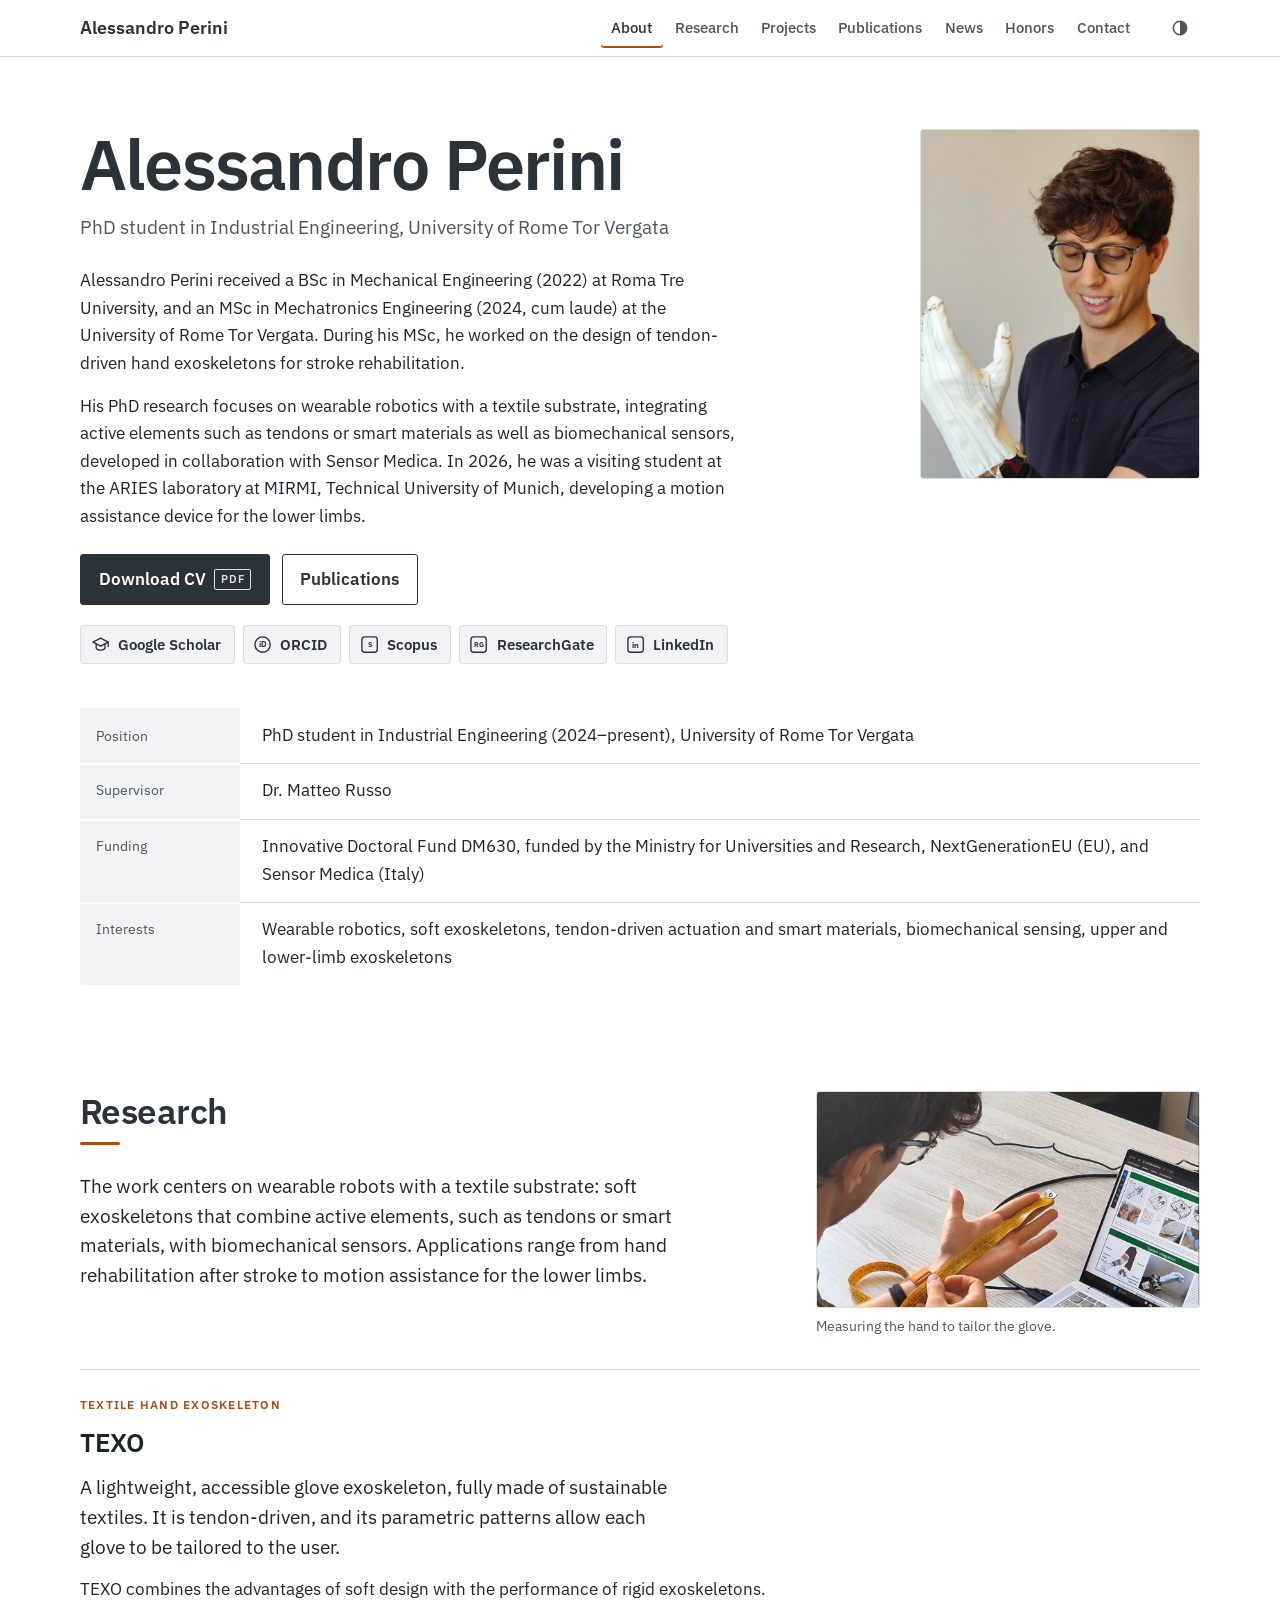
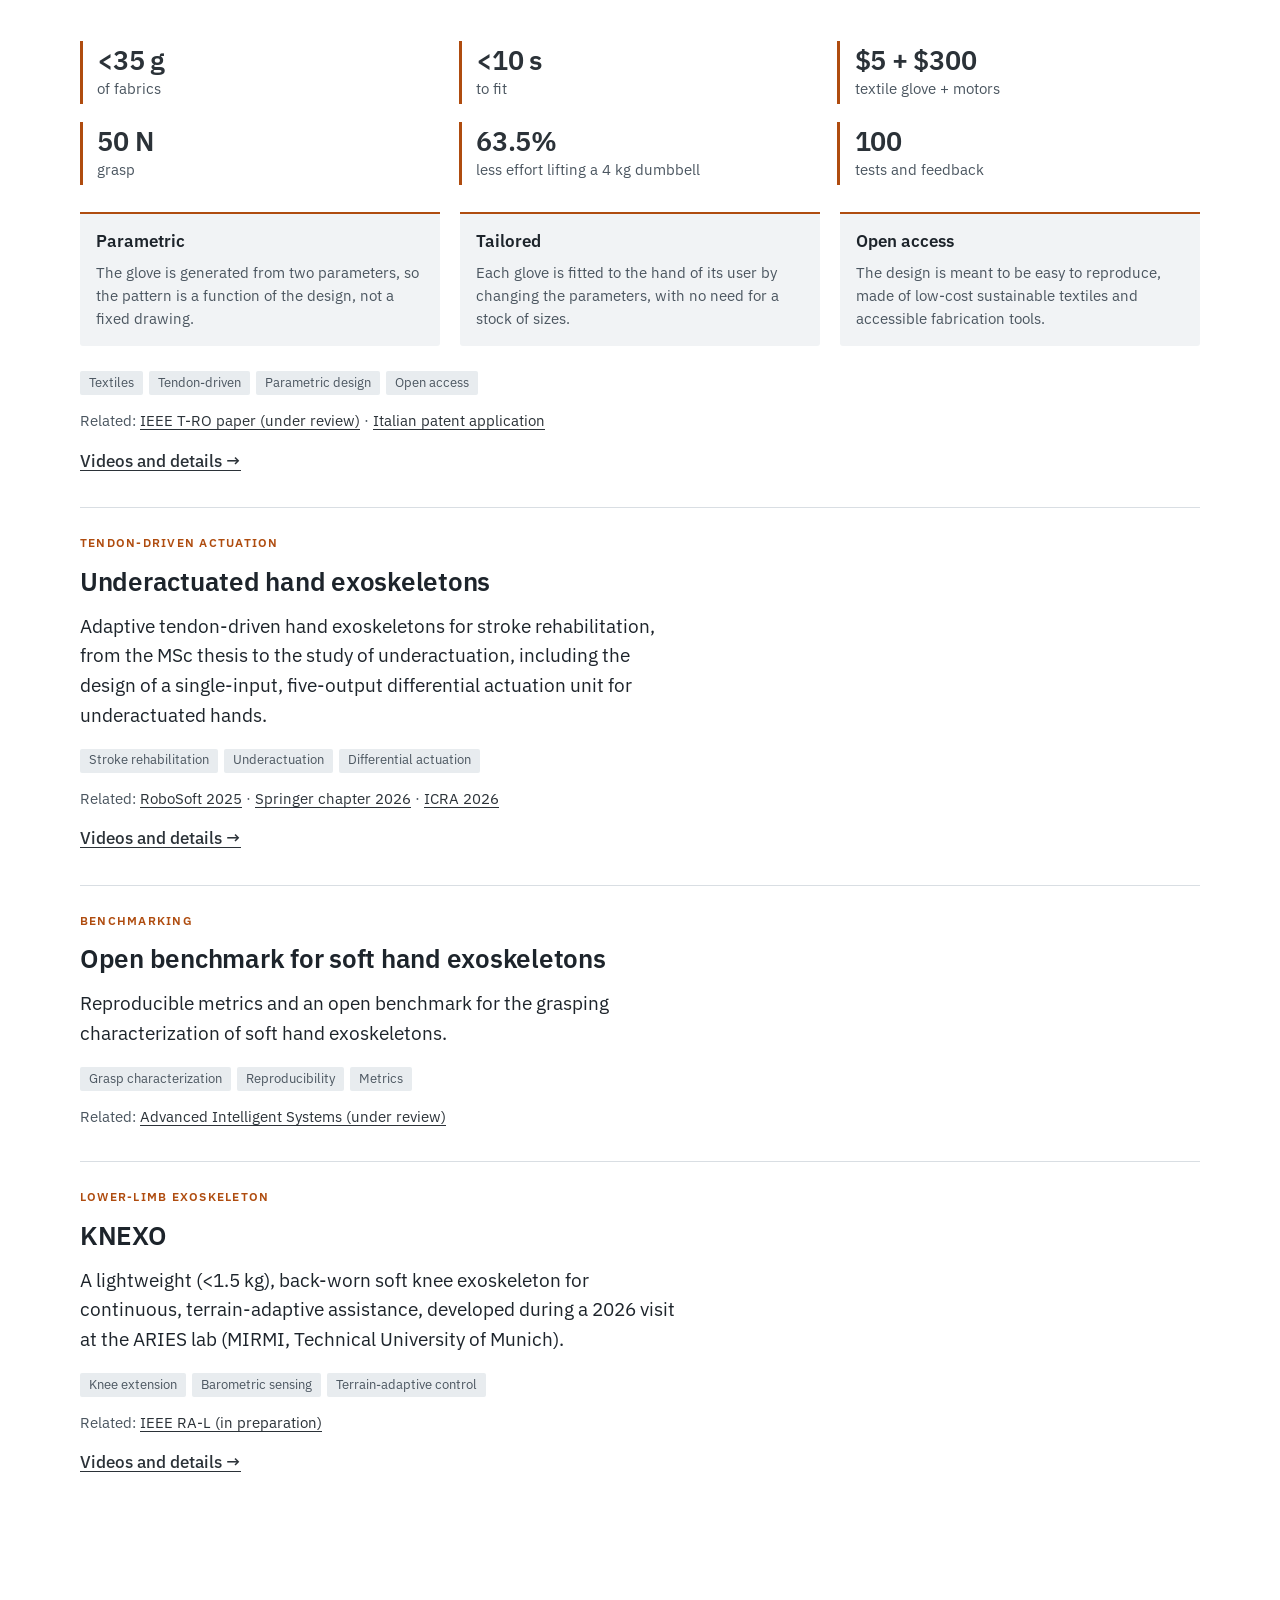
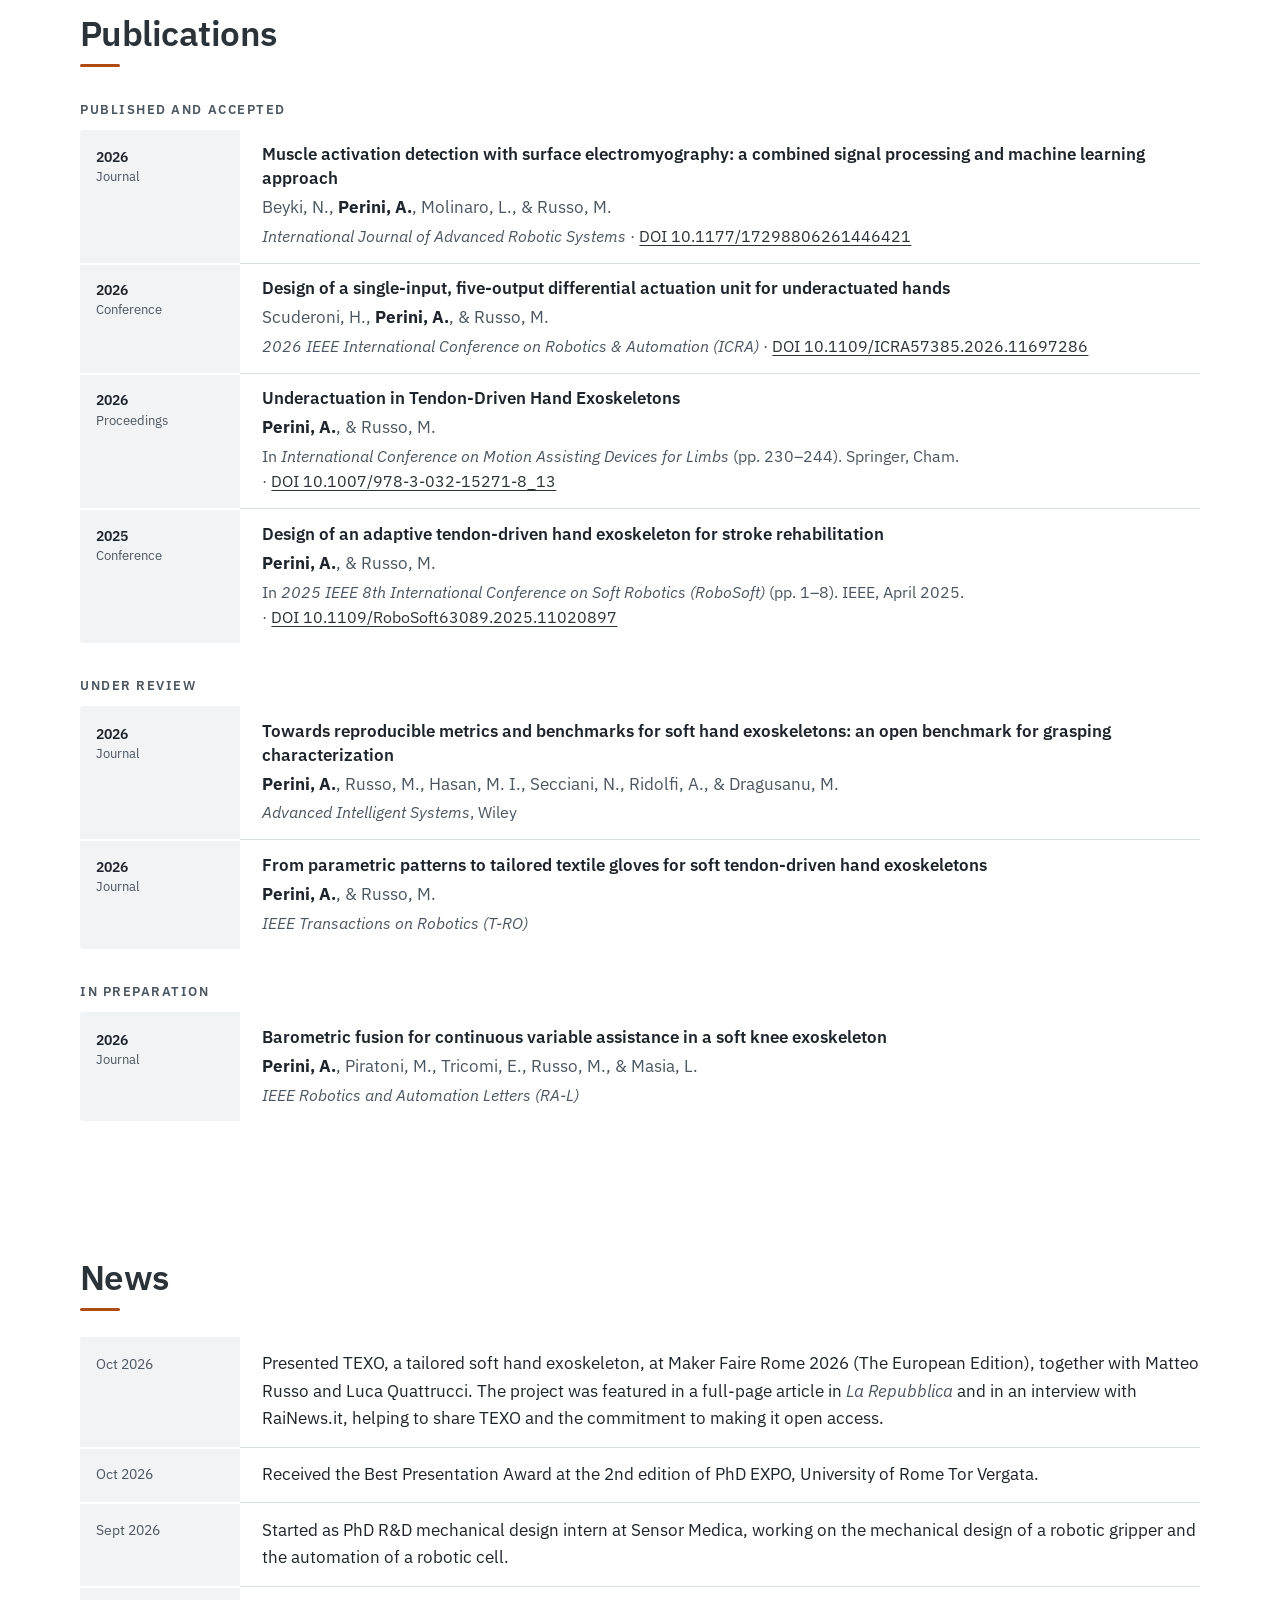
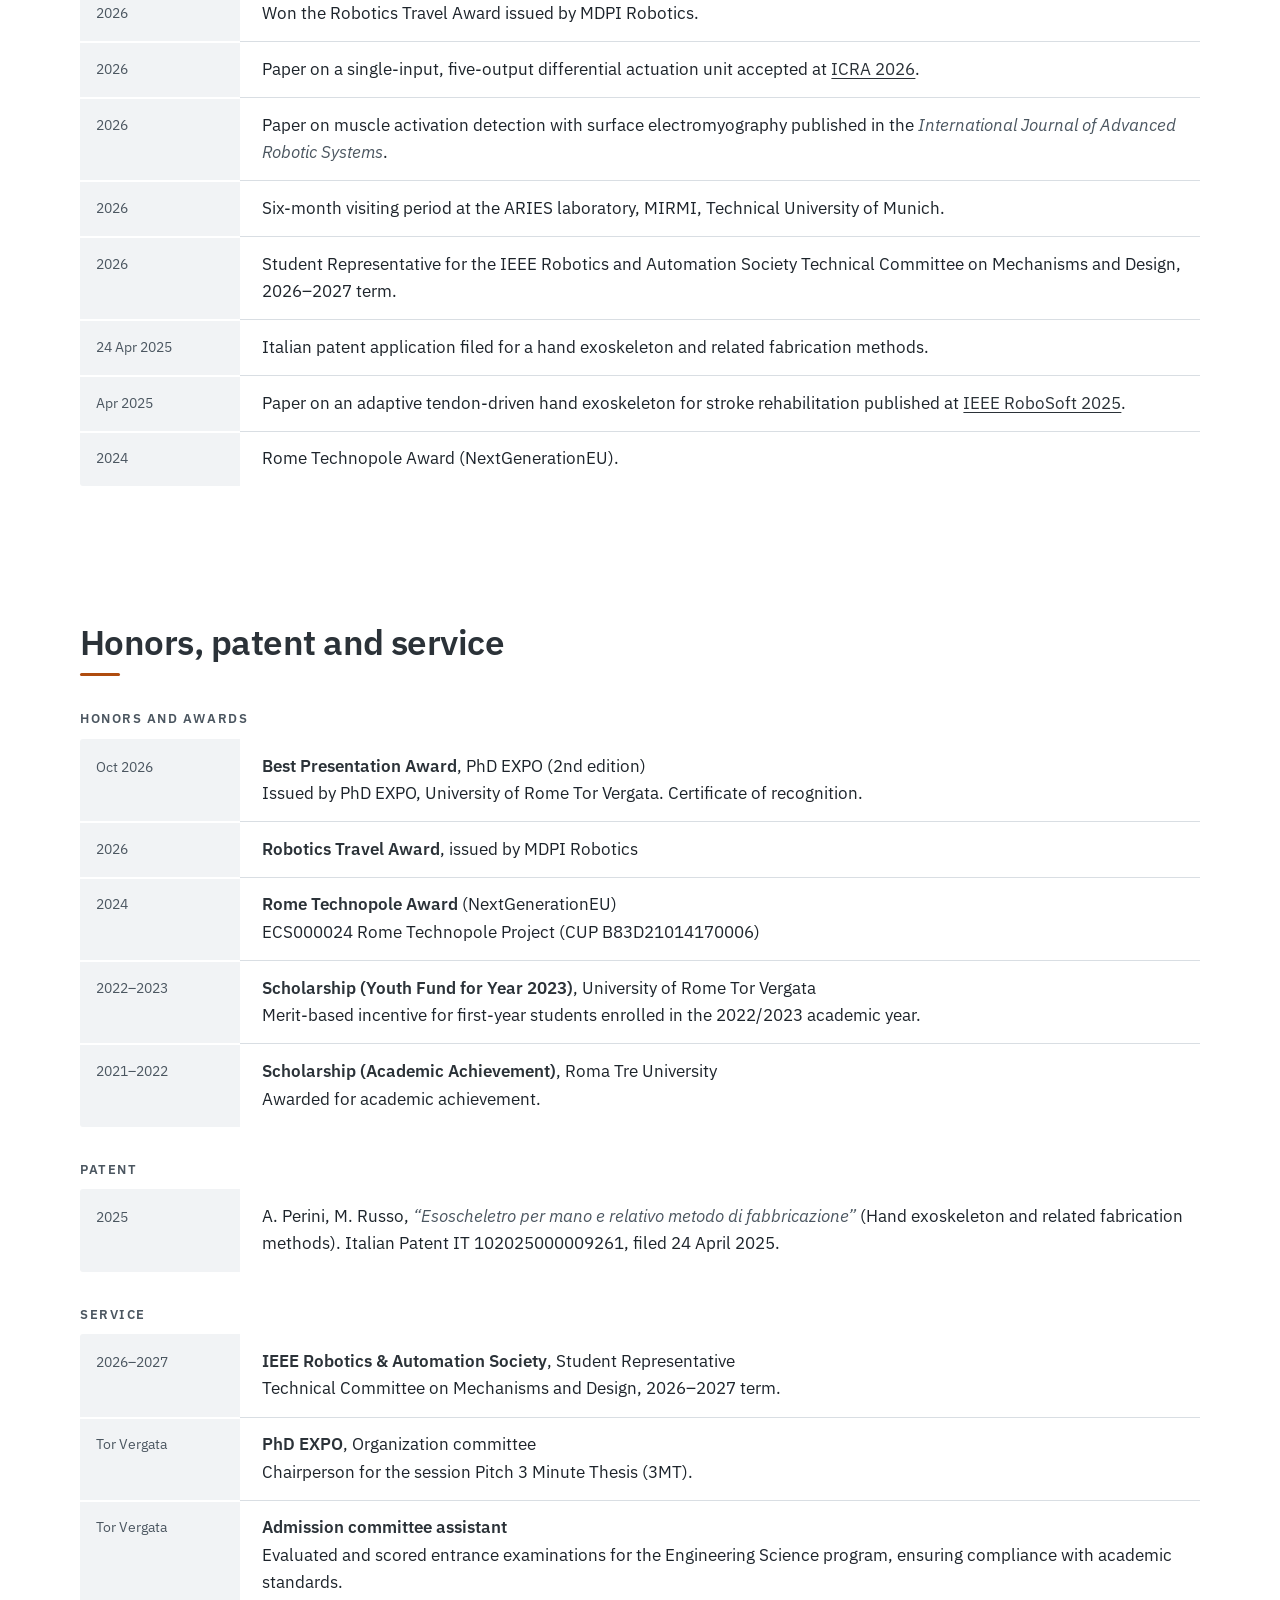
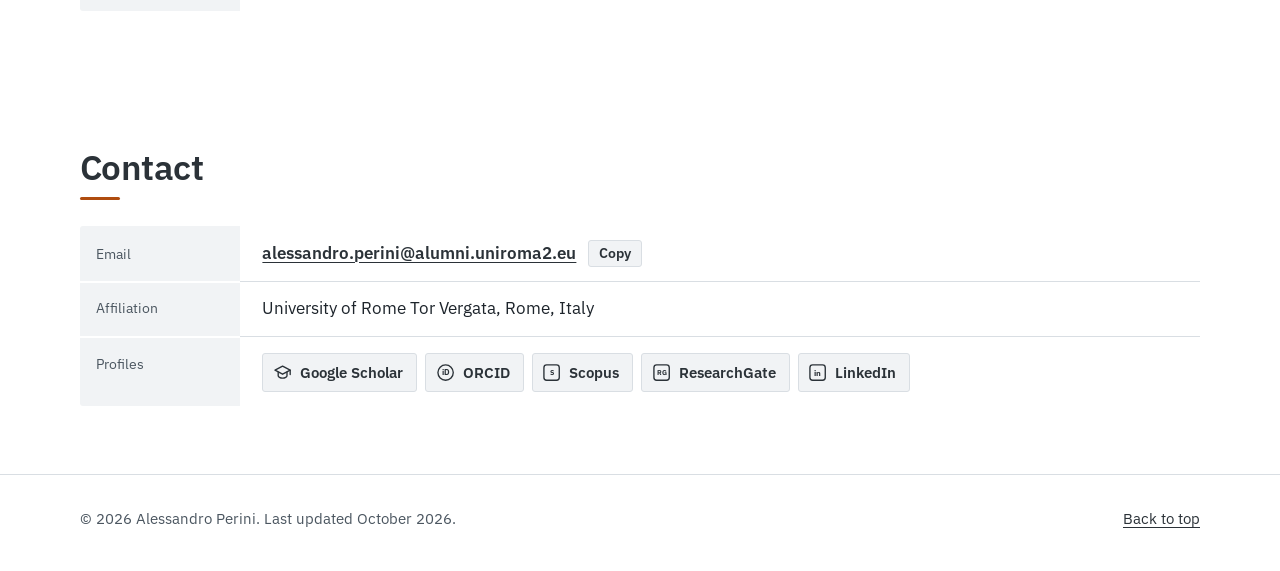
==== index.html @ 7c26500f "Update index.html" ====
<!doctype html>
<html lang="en">
<head>
<meta charset="utf-8">
<meta name="viewport" content="width=device-width, initial-scale=1, viewport-fit=cover">
<title>Alessandro Perini</title>
<meta name="description" content="Alessandro Perini is a PhD student in Industrial Engineering at the University of Rome Tor Vergata, working on wearable robotics with a textile substrate.">
<meta name="author" content="Alessandro Perini">
<meta name="theme-color" content="#ffffff" media="(prefers-color-scheme: light)">
<meta name="theme-color" content="#1c2227" media="(prefers-color-scheme: dark)">
<meta property="og:type" content="profile">
<meta property="og:title" content="Alessandro Perini">
<meta property="og:description" content="PhD student in Industrial Engineering, University of Rome Tor Vergata. Wearable robotics, textile exoskeletons, tendon-driven actuation.">
<link rel="icon" href="data:image/svg+xml,%3Csvg xmlns='http://www.w3.org/2000/svg' viewBox='0 0 64 64'%3E%3Crect width='64' height='64' rx='10' fill='%232b3238'/%3E%3Ctext x='32' y='43' font-family='Arial,sans-serif' font-size='28' font-weight='700' text-anchor='middle' fill='white'%3EAP%3C/text%3E%3C/svg%3E">
<link rel="preconnect" href="https://fonts.googleapis.com">
<link rel="preconnect" href="https://fonts.gstatic.com" crossorigin>
<link rel="stylesheet" href="https://fonts.googleapis.com/css2?family=IBM+Plex+Sans:ital,wght@0,400;0,500;0,600;0,700;1,400&amp;display=swap">
<link rel="stylesheet" href="assets/css/style.css">
<script>document.documentElement.classList.add("js");try{var t=localStorage.getItem("theme");if(t==="light"||t==="dark")document.documentElement.setAttribute("data-theme",t)}catch(e){}</script>
<script src="assets/js/main.js" defer></script>
<script type="application/ld+json">
{"@context":"https://schema.org","@type":"Person","name":"Alessandro Perini","jobTitle":"PhD student in Industrial Engineering","affiliation":{"@type":"CollegeOrUniversity","name":"University of Rome Tor Vergata"},"sameAs":["https://scholar.google.com/citations?user=tfReeccAAAAJ","https://orcid.org/0009-0004-8282-6953","https://www.scopus.com/authid/detail.uri?authorId=59951625300","https://www.researchgate.net/profile/Alessandro-Perini-5","https://www.linkedin.com/in/alessandro-perini-99428328a/"],"alumniOf":[{"@type":"CollegeOrUniversity","name":"Roma Tre University"},{"@type":"CollegeOrUniversity","name":"University of Rome Tor Vergata"}]}
</script>
</head>
<body>
<a class="skip" href="#main">Skip to content</a>

<header class="bar" id="top">
  <div class="bar-in">
    <a class="brand" href="#top">Alessandro Perini</a>
    <nav class="nav" id="nav" aria-label="Sections">
      <a href="#about">About</a>
      <a href="#research">Research</a>
      <a href="projects.html">Projects</a>
      <a href="#publications">Publications</a>
      <a href="#news">News</a>
      <a href="#honors">Honors</a>
      <a href="#contact">Contact</a>
    </nav>
    <div class="bar-tools">
      <button class="icon-btn" id="theme-toggle" type="button" aria-label="Switch between light and dark theme">
        <svg viewBox="0 0 24 24" width="20" height="20" aria-hidden="true"><circle cx="12" cy="12" r="8" fill="none" stroke="currentColor" stroke-width="1.8"/><path d="M12 4a8 8 0 0 1 0 16z" fill="currentColor"/></svg>
      </button>
      <button class="icon-btn menu-btn" id="menu-btn" type="button" aria-expanded="false" aria-controls="nav" aria-label="Menu">
        <svg viewBox="0 0 24 24" width="20" height="20" aria-hidden="true"><path d="M4 7h16M4 12h16M4 17h16" fill="none" stroke="currentColor" stroke-width="1.8" stroke-linecap="round"/></svg>
      </button>
    </div>
  </div>
</header>

<main id="main">

<section class="hero" id="about">
  <div class="wrap hero-grid">
    <div class="hero-text">
      <h1>Alessandro Perini</h1>
      <p class="role">PhD student in Industrial Engineering, University of Rome Tor Vergata</p>
      <div class="bio">
        <p>Alessandro Perini received a BSc in Mechanical Engineering (2022) at Roma Tre University, and an MSc in Mechatronics Engineering (2024, cum laude) at the University of Rome Tor Vergata. During his MSc, he worked on the design of tendon-driven hand exoskeletons for stroke rehabilitation.</p>
        <p>His PhD research focuses on wearable robotics with a textile substrate, integrating active elements such as tendons or smart materials as well as biomechanical sensors, developed in collaboration with Sensor Medica. In 2026, he was a visiting student at the ARIES laboratory at MIRMI, Technical University of Munich, developing a motion assistance device for the lower limbs.</p>
      </div>
      <div class="actions">
        <a class="btn btn-solid" href="assets/Alessandro_Perini_CV.pdf" target="_blank" rel="noopener">Download CV <span class="tag">PDF</span></a>
        <a class="btn" href="#publications">Publications</a>
      </div>
      <!-- Profiles: a link without href is shown greyed out. -->
      <ul class="profiles" aria-label="Academic profiles">
        <li><a class="chip" id="p-scholar" href="https://scholar.google.com/citations?user=tfReeccAAAAJ&amp;hl=en" target="_blank" rel="noopener me" aria-label="Google Scholar profile"><svg class="ico" viewBox="0 0 24 24" aria-hidden="true" fill="none" stroke="currentColor" stroke-width="1.7" stroke-linejoin="round" stroke-linecap="round"><path d="M12 4 2.5 9 12 14l9.5-5L12 4Z"/><path d="M6.5 11.6v4.4c0 1.4 2.5 3 5.5 3s5.5-1.6 5.5-3v-4.4"/><path d="M21.5 9v5.5"/></svg><span>Google Scholar</span></a></li>
        <li><a class="chip" id="p-orcid" href="https://orcid.org/0009-0004-8282-6953" target="_blank" rel="noopener me" aria-label="ORCID profile"><svg class="ico" viewBox="0 0 24 24" aria-hidden="true"><circle cx="12" cy="12" r="9.6" fill="none" stroke="currentColor" stroke-width="1.7"/><text x="12" y="15.6" text-anchor="middle" font-size="9.5" font-weight="700" fill="currentColor">iD</text></svg><span>ORCID</span></a></li>
        <li><a class="chip" id="p-scopus" href="https://www.scopus.com/authid/detail.uri?authorId=59951625300" target="_blank" rel="noopener me" aria-label="Scopus author profile"><svg class="ico" viewBox="0 0 24 24" aria-hidden="true"><rect x="2.4" y="2.4" width="19.2" height="19.2" rx="3.4" fill="none" stroke="currentColor" stroke-width="1.7"/><text x="12" y="15.6" text-anchor="middle" font-size="9" font-weight="700" fill="currentColor">S</text></svg><span>Scopus</span></a></li>
        <li><a class="chip" id="p-rg" href="https://www.researchgate.net/profile/Alessandro-Perini-5" target="_blank" rel="noopener me" aria-label="ResearchGate profile"><svg class="ico" viewBox="0 0 24 24" aria-hidden="true"><rect x="2.4" y="2.4" width="19.2" height="19.2" rx="3.4" fill="none" stroke="currentColor" stroke-width="1.7"/><text x="12" y="15.6" text-anchor="middle" font-size="9" font-weight="700" fill="currentColor">RG</text></svg><span>ResearchGate</span></a></li>
        <li><a class="chip" id="p-linkedin" href="https://www.linkedin.com/in/alessandro-perini-99428328a/" target="_blank" rel="noopener me" aria-label="LinkedIn profile"><svg class="ico" viewBox="0 0 24 24" aria-hidden="true"><rect x="2.4" y="2.4" width="19.2" height="19.2" rx="3.4" fill="none" stroke="currentColor" stroke-width="1.7"/><text x="12" y="16" text-anchor="middle" font-size="10" font-weight="700" fill="currentColor">in</text></svg><span>LinkedIn</span></a></li>
      </ul>
    </div>
    <figure class="portrait">
      <!-- Add your photo as assets/img/profile.jpg (4:5 portrait works best). Until then the monogram is shown. -->
      <div class="portrait-frame" id="portrait" data-photo="assets/img/profile.jpg" data-alt="Portrait of Alessandro Perini">
        <span class="portrait-mono" aria-hidden="true">AP</span>
        <noscript><img src="assets/img/profile.jpg" alt="" width="560" height="700"></noscript>
      </div>
    </figure>
  </div>
  <div class="wrap">
    <dl class="rows glance">
      <div class="row"><dt class="row-k">Position</dt><dd class="row-v">PhD student in Industrial Engineering (2024–present), University of Rome Tor Vergata</dd></div>
      <div class="row"><dt class="row-k">Supervisor</dt><dd class="row-v">Dr. Matteo Russo</dd></div>
      <div class="row"><dt class="row-k">Funding</dt><dd class="row-v">Innovative Doctoral Fund DM630, funded by the Ministry for Universities and Research, NextGenerationEU (EU), and Sensor Medica (Italy)</dd></div>
      <div class="row"><dt class="row-k">Interests</dt><dd class="row-v">Wearable robotics, soft exoskeletons, tendon-driven actuation and smart materials, biomechanical sensing, upper and lower-limb exoskeletons</dd></div>
    </dl>
  </div>
</section>

<section class="sec" id="research">
  <div class="wrap">
    <div class="intro">
      <div class="intro-text">
        <h2>Research</h2>
        <p class="lead">The work centers on wearable robots with a textile substrate: soft exoskeletons that combine active elements, such as tendons or smart materials, with biomechanical sensors. Applications range from hand rehabilitation after stroke to motion assistance for the lower limbs.</p>
      </div>
      <figure class="fig photo">
        <img src="assets/img/hand-measure.jpg" width="1200" height="675" alt="Alessandro Perini measuring a hand with a tape measure, next to a laptop showing the TEXO fabrication steps" loading="lazy">
        <figcaption>Measuring the hand to tailor the glove.</figcaption>
      </figure>
    </div>

    <article class="project brief" id="r-texo">
      <p class="card-kind">Textile hand exoskeleton</p>
      <h3>TEXO</h3>
      <p class="lead">A lightweight, accessible glove exoskeleton, fully made of sustainable textiles. It is tendon-driven, and its parametric patterns allow each glove to be tailored to the user.</p>
      <p>TEXO combines the advantages of soft design with the performance of rigid exoskeletons.</p>
      <ul class="facts" aria-label="TEXO key figures">
        <li><b>&lt;35 g</b><span>of fabrics</span></li>
        <li><b>&lt;10 s</b><span>to fit</span></li>
        <li><b>$5 + $300</b><span>textile glove + motors</span></li>
        <li><b>50 N</b><span>grasp</span></li>
        <li><b>63.5%</b><span>less effort lifting a 4&nbsp;kg dumbbell</span></li>
        <li><b>100</b><span>tests and feedback</span></li>
      </ul>
      <ul class="pillars">
        <li><h4>Parametric</h4><p>The glove is generated from two parameters, so the pattern is a function of the design, not a fixed drawing.</p></li>
        <li><h4>Tailored</h4><p>Each glove is fitted to the hand of its user by changing the parameters, with no need for a stock of sizes.</p></li>
        <li><h4>Open access</h4><p>The design is meant to be easy to reproduce, made of low-cost sustainable textiles and accessible fabrication tools.</p></li>
      </ul>


      <ul class="tags"><li>Textiles</li><li>Tendon-driven</li><li>Parametric design</li><li>Open access</li></ul>
      <p class="card-links">Related: <a href="#pub-tro26">IEEE T-RO paper (under review)</a> · <a href="#honors">Italian patent application</a></p>
          <p class="more"><a href="projects.html#r-texo">Videos and details &rarr;</a></p>
    </article>

    <article class="project brief" id="r-underactuation">
      <p class="card-kind">Tendon-driven actuation</p>
      <h3>Underactuated hand exoskeletons</h3>
      <p class="lead">Adaptive tendon-driven hand exoskeletons for stroke rehabilitation, from the MSc thesis to the study of underactuation, including the design of a single-input, five-output differential actuation unit for underactuated hands.</p>

      <ul class="tags"><li>Stroke rehabilitation</li><li>Underactuation</li><li>Differential actuation</li></ul>
      <p class="card-links">Related: <a href="#pub-robosoft25">RoboSoft 2025</a> · <a href="#pub-springer26">Springer chapter 2026</a> · <a href="#pub-icra26">ICRA 2026</a></p>
          <p class="more"><a href="projects.html#r-underactuation">Videos and details &rarr;</a></p>
    </article>

    <article class="project brief" id="r-benchmark">
      <p class="card-kind">Benchmarking</p>
      <h3>Open benchmark for soft hand exoskeletons</h3>
      <p class="lead">Reproducible metrics and an open benchmark for the grasping characterization of soft hand exoskeletons.</p>
      <ul class="tags"><li>Grasp characterization</li><li>Reproducibility</li><li>Metrics</li></ul>
      <p class="card-links">Related: <a href="#pub-ais26">Advanced Intelligent Systems (under review)</a></p>
    </article>

    <article class="project brief" id="r-knexo">
      <p class="card-kind">Lower-limb exoskeleton</p>
      <h3>KNEXO</h3>
      <p class="lead">A lightweight (&lt;1.5&nbsp;kg), back-worn soft knee exoskeleton for continuous, terrain-adaptive assistance, developed during a 2026 visit at the ARIES lab (MIRMI, Technical University of Munich).</p>
      <ul class="tags"><li>Knee extension</li><li>Barometric sensing</li><li>Terrain-adaptive control</li></ul>
      <p class="card-links">Related: <a href="#pub-ral26">IEEE RA-L (in preparation)</a></p>
          <p class="more"><a href="projects.html#r-knexo">Videos and details &rarr;</a></p>
    </article>
  </div>
</section>

<section class="sec" id="publications">
  <div class="wrap">
    <h2>Publications</h2>

    <h3 class="group">Published and accepted</h3>
    <div class="rows pubs">
      <article class="row" id="pub-ijars26">
        <div class="row-k"><span class="yr">2026</span><span class="kind">Journal</span></div>
        <div class="row-v">
          <p class="pub-title">Muscle activation detection with surface electromyography: a combined signal processing and machine learning approach</p>
          <p class="pub-authors">Beyki, N., <b>Perini, A.</b>, Molinaro, L., &amp; Russo, M.</p>
          <p class="pub-venue"><i>International Journal of Advanced Robotic Systems</i> <span class="nb">· <a href="https://doi.org/10.1177/17298806261446421" rel="noopener">DOI 10.1177/17298806261446421</a></span></p>
        </div>
      </article>
      <article class="row" id="pub-icra26">
        <div class="row-k"><span class="yr">2026</span><span class="kind">Conference</span></div>
        <div class="row-v">
          <p class="pub-title">Design of a single-input, five-output differential actuation unit for underactuated hands</p>
          <p class="pub-authors">Scuderoni, H., <b>Perini, A.</b>, &amp; Russo, M.</p>
          <p class="pub-venue"><i>2026 IEEE International Conference on Robotics &amp; Automation (ICRA)</i> <span class="nb">· <a href="https://doi.org/10.1109/ICRA57385.2026.11697286" rel="noopener">DOI 10.1109/ICRA57385.2026.11697286</a></span></p>
        </div>
      </article>
      <article class="row" id="pub-springer26">
        <div class="row-k"><span class="yr">2026</span><span class="kind">Proceedings</span></div>
        <div class="row-v">
          <p class="pub-title">Underactuation in Tendon-Driven Hand Exoskeletons</p>
          <p class="pub-authors"><b>Perini, A.</b>, &amp; Russo, M.</p>
          <p class="pub-venue">In <i>International Conference on Motion Assisting Devices for Limbs</i> (pp. 230–244). Springer, Cham. <span class="nb">· <a href="https://doi.org/10.1007/978-3-032-15271-8_13" rel="noopener">DOI 10.1007/978-3-032-15271-8_13</a></span></p>
        </div>
      </article>
      <article class="row" id="pub-robosoft25">
        <div class="row-k"><span class="yr">2025</span><span class="kind">Conference</span></div>
        <div class="row-v">
          <p class="pub-title">Design of an adaptive tendon-driven hand exoskeleton for stroke rehabilitation</p>
          <p class="pub-authors"><b>Perini, A.</b>, &amp; Russo, M.</p>
          <p class="pub-venue">In <i>2025 IEEE 8th International Conference on Soft Robotics (RoboSoft)</i> (pp. 1–8). IEEE, April 2025. <span class="nb">· <a href="https://doi.org/10.1109/RoboSoft63089.2025.11020897" rel="noopener">DOI 10.1109/RoboSoft63089.2025.11020897</a></span></p>
        </div>
      </article>
    </div>

    <h3 class="group">Under review</h3>
    <div class="rows pubs">
      <article class="row" id="pub-ais26">
        <div class="row-k"><span class="yr">2026</span><span class="kind">Journal</span></div>
        <div class="row-v">
          <p class="pub-title">Towards reproducible metrics and benchmarks for soft hand exoskeletons: an open benchmark for grasping characterization</p>
          <p class="pub-authors"><b>Perini, A.</b>, Russo, M., Hasan, M. I., Secciani, N., Ridolfi, A., &amp; Dragusanu, M.</p>
          <p class="pub-venue"><i>Advanced Intelligent Systems</i>, Wiley</p>
        </div>
      </article>
      <article class="row" id="pub-tro26">
        <div class="row-k"><span class="yr">2026</span><span class="kind">Journal</span></div>
        <div class="row-v">
          <p class="pub-title">From parametric patterns to tailored textile gloves for soft tendon-driven hand exoskeletons</p>
          <p class="pub-authors"><b>Perini, A.</b>, &amp; Russo, M.</p>
          <p class="pub-venue"><i>IEEE Transactions on Robotics (T-RO)</i></p>
        </div>
      </article>
    </div>

    <h3 class="group">In preparation</h3>
    <div class="rows pubs">
      <article class="row" id="pub-ral26">
        <div class="row-k"><span class="yr">2026</span><span class="kind">Journal</span></div>
        <div class="row-v">
          <p class="pub-title">Barometric fusion for continuous variable assistance in a soft knee exoskeleton</p>
          <p class="pub-authors"><b>Perini, A.</b>, Piratoni, M., Tricomi, E., Russo, M., &amp; Masia, L.</p>
          <p class="pub-venue"><i>IEEE Robotics and Automation Letters (RA-L)</i></p>
        </div>
      </article>
    </div>
  </div>
</section>

<section class="sec" id="news">
  <div class="wrap">
    <h2>News</h2>
    <div class="rows">
      <div class="row"><div class="row-k"><time datetime="2026-10">Oct 2026</time></div><div class="row-v">Presented TEXO, a tailored soft hand exoskeleton, at Maker Faire Rome 2026 (The European Edition), together with Matteo Russo and Luca Quattrucci. The project was featured in a full-page article in <i>La Repubblica</i> and in an interview with RaiNews.it, helping to share TEXO and the commitment to making it open access.</div></div>
      <div class="row"><div class="row-k"><time datetime="2026-10">Oct 2026</time></div><div class="row-v">Received the Best Presentation Award at the 2nd edition of PhD EXPO, University of Rome Tor Vergata.</div></div>
      <div class="row"><div class="row-k"><time datetime="2026-09">Sept 2026</time></div><div class="row-v">Started as PhD R&amp;D mechanical design intern at Sensor Medica, working on the mechanical design of a robotic gripper and the automation of a robotic cell.</div></div>
      <div class="row"><div class="row-k">2026</div><div class="row-v">Won the Robotics Travel Award issued by MDPI Robotics.</div></div>
      <div class="row"><div class="row-k">2026</div><div class="row-v">Paper on a single-input, five-output differential actuation unit accepted at <a href="#pub-icra26">ICRA 2026</a>.</div></div>
      <div class="row"><div class="row-k">2026</div><div class="row-v">Paper on muscle activation detection with surface electromyography published in the <i>International Journal of Advanced Robotic Systems</i>.</div></div>
      <div class="row"><div class="row-k">2026</div><div class="row-v">Six-month visiting period at the ARIES laboratory, MIRMI, Technical University of Munich.</div></div>
      <div class="row"><div class="row-k">2026</div><div class="row-v">Student Representative for the IEEE Robotics and Automation Society Technical Committee on Mechanisms and Design, 2026–2027 term.</div></div>
      <div class="row"><div class="row-k"><time datetime="2025-04-24">24 Apr 2025</time></div><div class="row-v">Italian patent application filed for a hand exoskeleton and related fabrication methods.</div></div>
      <div class="row"><div class="row-k">Apr 2025</div><div class="row-v">Paper on an adaptive tendon-driven hand exoskeleton for stroke rehabilitation published at <a href="#pub-robosoft25">IEEE RoboSoft 2025</a>.</div></div>
      <div class="row"><div class="row-k">2024</div><div class="row-v">Rome Technopole Award (NextGenerationEU).</div></div>
    </div>
  </div>
</section>

<section class="sec" id="honors">
  <div class="wrap">
    <h2>Honors, patent and service</h2>

    <h3 class="group">Honors and awards</h3>
    <div class="rows">
      <div class="row"><div class="row-k"><time datetime="2026-10">Oct 2026</time></div><div class="row-v"><p><strong class="org">Best Presentation Award</strong>, PhD EXPO (2nd edition)<br>Issued by PhD EXPO, University of Rome Tor Vergata. Certificate of recognition.</p></div></div>
      <div class="row"><div class="row-k">2026</div><div class="row-v"><p><strong class="org">Robotics Travel Award</strong>, issued by MDPI Robotics</p></div></div>
      <div class="row"><div class="row-k">2024</div><div class="row-v"><p><strong class="org">Rome Technopole Award</strong> (NextGenerationEU)<br>ECS000024 Rome Technopole Project (CUP B83D21014170006)</p></div></div>
      <div class="row"><div class="row-k">2022–2023</div><div class="row-v"><p><strong class="org">Scholarship (Youth Fund for Year 2023)</strong>, University of Rome Tor Vergata<br>Merit-based incentive for first-year students enrolled in the 2022/2023 academic year.</p></div></div>
      <div class="row"><div class="row-k">2021–2022</div><div class="row-v"><p><strong class="org">Scholarship (Academic Achievement)</strong>, Roma Tre University<br>Awarded for academic achievement.</p></div></div>
    </div>

    <h3 class="group">Patent</h3>
    <div class="rows">
      <div class="row"><div class="row-k">2025</div><div class="row-v"><p>A. Perini, M. Russo, <i>“Esoscheletro per mano e relativo metodo di fabbricazione”</i> (Hand exoskeleton and related fabrication methods). Italian Patent IT 102025000009261, filed 24 April 2025.</p></div></div>
    </div>

    <h3 class="group">Service</h3>
    <div class="rows">
      <div class="row"><div class="row-k">2026–2027</div><div class="row-v"><p><strong class="org">IEEE Robotics &amp; Automation Society</strong>, Student Representative<br>Technical Committee on Mechanisms and Design, 2026–2027 term.</p></div></div>
      <div class="row"><div class="row-k">Tor Vergata</div><div class="row-v"><p><strong class="org">PhD EXPO</strong>, Organization committee<br>Chairperson for the session Pitch 3 Minute Thesis (3MT).</p></div></div>
      <div class="row"><div class="row-k">Tor Vergata</div><div class="row-v"><p><strong class="org">Admission committee assistant</strong><br>Evaluated and scored entrance examinations for the Engineering Science program, ensuring compliance with academic standards.</p></div></div>
    </div>
  </div>
</section>

<section class="sec" id="contact">
  <div class="wrap">
    <h2>Contact</h2>
    <div class="rows">
      <!-- Email: fill data-user (the part before @) and data-domain (the part after @). It is assembled by script to keep it away from simple scrapers. -->
      <div class="row"><div class="row-k">Email</div><div class="row-v"><span class="email" id="email" data-user="alessandro.perini" data-domain="alumni.uniroma2.eu">Email address to be added</span></div></div>
      <div class="row"><div class="row-k">Affiliation</div><div class="row-v">University of Rome Tor Vergata, Rome, Italy</div></div>
      <div class="row"><div class="row-k">Profiles</div><div class="row-v" id="contact-profiles"></div></div>
    </div>
  </div>
</section>

</main>

<footer class="foot">
  <div class="wrap foot-in">
    <p>© 2026 Alessandro Perini. Last updated October 2026.</p>
    <p><a href="#top">Back to top</a></p>
  </div>
</footer>

<dialog class="lightbox" id="lightbox" aria-label="Image viewer">
  <figure>
    <img alt="">
    <figcaption></figcaption>
  </figure>
  <button class="icon-btn lb-close" type="button" aria-label="Close image" data-close>
    <svg viewBox="0 0 24 24" width="20" height="20" aria-hidden="true"><path d="M6 6l12 12M18 6L6 18" fill="none" stroke="currentColor" stroke-width="1.8" stroke-linecap="round"/></svg>
  </button>
</dialog>
</body>
</html>
---- assets/css/style.css ----
/* Layout concept: the CV, set for the screen. A narrow band carries dates and
   labels on the left, content sits to its right in one reading column, and a
   portrait stands beside the opening bio. White paper, navy ink, one typeface. */

:root {
  --bg: #ffffff;
  --band: #f1f3f5;
  --ink: #1d242b;
  --ink-2: #4b5660;
  --rule: #d9dee3;
  --accent: #2b3238;
  --accent-ink: #ffffff;
  --hair: #af4c0f;
  --chip: #e8ecef;
  --ok: #2b7a57;
  --warn: #946414;
  --focus: #af4c0f;
  --font-display: "IBM Plex Sans", "Segoe UI", system-ui, -apple-system, "Helvetica Neue", Arial, sans-serif;
  --font-serif: var(--font-display);
  --font-ui: var(--font-display);
  --orange: #af4c0f;
  --radius: 3px;
  --key: 10rem;
  color-scheme: light;
}

@media (prefers-color-scheme: dark) {
  :root:not([data-theme="light"]) {
    --bg: #1c2227;
    --band: #242b31;
    --ink: #e8ecef;
    --ink-2: #a5b0b9;
    --rule: #333c44;
    --accent: #f0925a;
    --accent-ink: #1c2227;
    --hair: #e07a33;
    --chip: #2b3238;
    --orange: #f0925a;
    --ok: #5dbb92;
    --warn: #d9a54a;
    --focus: #f0925a;
    color-scheme: dark;
  }
}

:root[data-theme="dark"] {
  --bg: #1c2227;
  --band: #242b31;
  --ink: #e8ecef;
  --ink-2: #a5b0b9;
  --rule: #333c44;
  --accent: #f0925a;
  --accent-ink: #1c2227;
  --hair: #e07a33;
  --chip: #2b3238;
  --orange: #f0925a;
  --ok: #5dbb92;
  --warn: #d9a54a;
  --focus: #f0925a;
  color-scheme: dark;
}

/* ---------- base ---------- */

*, *::before, *::after { box-sizing: border-box; }

:root {
  padding-top: env(safe-area-inset-top, 0px);
  padding-bottom: env(safe-area-inset-bottom, 0px);
}

html {
  scroll-behavior: smooth;
  scroll-padding-top: calc(4.5rem + env(safe-area-inset-top, 0px));
  -webkit-text-size-adjust: 100%;
}

body {
  margin: 0;
  background: var(--bg);
  color: var(--ink);
  font: 400 1.0625rem/1.62 var(--font-serif);
  font-kerning: normal;
  -webkit-font-smoothing: antialiased;
}

body::before {
  content: "";
  position: fixed;
  inset: 0 0 auto;
  height: env(safe-area-inset-top, 0px);
  z-index: 10;
  background: var(--bg);
}

[hidden] { display: none !important; }
img, svg { max-width: 100%; }
h1, h2, h3 { margin: 0; font-weight: 400; line-height: 1.15; text-wrap: balance; }
h1, h2 { font-family: var(--font-display); }
p { margin: 0 0 1em; }

a {
  color: var(--accent);
  text-underline-offset: 0.18em;
  text-decoration-thickness: 1px;
}
a:hover { text-decoration-thickness: 2px; }

:focus-visible {
  outline: 2px solid var(--focus);
  outline-offset: 3px;
  border-radius: 2px;
}

.skip {
  position: absolute;
  left: -999px;
  top: 0;
  z-index: 100;
  padding: 0.6rem 1rem;
  background: var(--accent);
  color: var(--accent-ink);
}
.skip:focus {
  left: max(16px, env(safe-area-inset-left, 0px));
  top: calc(env(safe-area-inset-top, 0px) + 8px);
}

.wrap {
  width: 100%;
  max-width: 72rem;
  margin-inline: auto;
  padding-left: max(16px, env(safe-area-inset-left, 0px));
  padding-right: max(16px, env(safe-area-inset-right, 0px));
}

/* ---------- header ---------- */

.bar {
  position: sticky;
  top: env(safe-area-inset-top, 0px);
  z-index: 5;
  background: var(--bg);
  border-bottom: 1px solid var(--rule);
}
@supports (background: color-mix(in srgb, red, blue)) {
  .bar {
    background: color-mix(in srgb, var(--bg) 94%, transparent);
    -webkit-backdrop-filter: blur(8px);
    backdrop-filter: blur(8px);
  }
}

.bar-in {
  display: flex;
  flex-wrap: wrap;
  align-items: center;
  gap: 0 1.25rem;
  min-height: 3.5rem;
  max-width: 72rem;
  margin-inline: auto;
  padding-left: max(16px, env(safe-area-inset-left, 0px));
  padding-right: max(16px, env(safe-area-inset-right, 0px));
}

.brand {
  font-weight: 600;
  letter-spacing: 0.01em;
  color: var(--accent);
  text-decoration: none;
  white-space: nowrap;
}

.nav { display: flex; flex-wrap: wrap; gap: 0.1rem; margin-left: auto; }
.nav a {
  padding: 0.5rem 0.65rem;
  border-radius: var(--radius);
  color: var(--ink-2);
  font-size: 0.95rem;
  text-decoration: none;
}
.nav a:hover { background: var(--chip); color: var(--accent); }
.nav a[aria-current="true"] { color: var(--accent); box-shadow: inset 0 -2px 0 var(--accent); }

.bar-tools { display: flex; gap: 0.25rem; }
.icon-btn {
  display: inline-grid;
  place-items: center;
  width: 2.5rem;
  height: 2.5rem;
  padding: 0;
  border: 0;
  border-radius: var(--radius);
  background: transparent;
  color: var(--ink-2);
  cursor: pointer;
}
.icon-btn:hover { background: var(--chip); color: var(--accent); }
.menu-btn { display: none; }

@media (max-width: 980px) {
  .nav { order: 3; width: 100%; margin-left: 0; overflow-x: auto; flex-wrap: nowrap; padding-bottom: 0.4rem; }
  .bar-tools { margin-left: auto; }
  .js .menu-btn { display: inline-grid; }
  .js .nav {
    display: none;
    position: absolute;
    top: 100%;
    left: 0;
    right: 0;
    flex-direction: column;
    flex-wrap: wrap;
    overflow: visible;
    padding: 0.5rem max(16px, env(safe-area-inset-right, 0px)) 0.75rem max(16px, env(safe-area-inset-left, 0px));
    background: var(--bg);
    border-bottom: 1px solid var(--rule);
  }
  .js .bar.open .nav { display: flex; }
  .js .nav a { padding: 0.7rem 0.5rem; font-size: 1.05rem; }
}

/* ---------- hero ---------- */

.hero { padding-block: clamp(2.5rem, 6vw, 4.5rem) clamp(1.5rem, 3vw, 2.5rem); }

.hero-grid {
  display: grid;
  grid-template-columns: minmax(0, 1fr) 17.5rem;
  gap: clamp(1.5rem, 5vw, 4rem);
  align-items: start;
}
.hero-text { min-width: 0; }

.hero h1 {
  color: var(--accent);
  font-size: clamp(2.9rem, 8.5vw, 4.9rem);
  font-weight: 300;
  letter-spacing: -0.018em;
  line-height: 1;
}
.role {
  margin: 0.7rem 0 1.6rem;
  color: var(--ink-2);
  font-size: 1.2rem;
  font-style: italic;
}
.bio { max-width: 41rem; }
.bio p { margin-bottom: 0.9em; }

.actions { display: flex; flex-wrap: wrap; gap: 0.75rem; margin: 1.5rem 0 1.25rem; }

.btn {
  display: inline-flex;
  align-items: center;
  gap: 0.55rem;
  padding: 0.6rem 1.05rem;
  border: 1px solid var(--accent);
  border-radius: var(--radius);
  color: var(--accent);
  font-weight: 600;
  text-decoration: none;
}
.btn:hover { background: var(--chip); }
.btn-solid { background: var(--accent); color: var(--accent-ink); }
.btn-solid:hover { background: var(--accent); filter: brightness(1.12); }
.btn .tag {
  padding: 0.05rem 0.35rem;
  border: 1px solid currentColor;
  border-radius: 2px;
  font-size: 0.7rem;
  letter-spacing: 0.08em;
  opacity: 0.85;
}

.profiles { display: flex; flex-wrap: wrap; gap: 0.5rem; margin: 0; padding: 0; list-style: none; }
.chip {
  display: inline-flex;
  align-items: center;
  gap: 0.5rem;
  padding: 0.4rem 0.8rem 0.4rem 0.6rem;
  border: 1px solid var(--rule);
  border-radius: var(--radius);
  background: var(--band);
  color: var(--accent);
  font-size: 0.95rem;
  font-weight: 600;
  text-decoration: none;
}
a.chip[href]:hover { border-color: var(--accent); }
.chip:not([href]) { opacity: 0.5; cursor: default; }
.ico { width: 1.2rem; height: 1.2rem; flex: none; }

.portrait { margin: 0; }
.portrait-frame {
  position: relative;
  display: grid;
  place-items: center;
  aspect-ratio: 4 / 5;
  overflow: hidden;
  border: 1px solid var(--rule);
  border-radius: var(--radius);
  background: var(--band);
}
.portrait-mono { color: var(--accent); font-size: 4.5rem; font-weight: 200; letter-spacing: 0.04em; opacity: 0.55; }
.portrait-frame img { position: absolute; inset: 0; width: 100%; height: 100%; object-fit: cover; }

@media (max-width: 760px) {
  .hero-grid { grid-template-columns: minmax(0, 1fr); }
  .portrait { order: -1; width: 8.5rem; }
}

/* ---------- band rows (the CV pattern) ---------- */

.rows { position: relative; margin: 0; }
.rows::before {
  content: "";
  position: absolute;
  inset: 0 auto 0 0;
  width: var(--key);
  border-radius: var(--radius) 0 0 var(--radius);
  background: var(--band);
}
.row { position: relative; display: grid; grid-template-columns: var(--key) minmax(0, 1fr); margin: 0; }
.rows.glance { margin-top: clamp(1.75rem, 4vw, 2.75rem); }
.row-k {
  margin: 0;
  padding: calc(0.85rem + 3px) 1rem 0.85rem;
  color: var(--ink-2);
  font-size: 0.95rem;
  line-height: 1.5;
  font-variant-numeric: tabular-nums;
}
.row-v { margin: 0; padding: 0.85rem 0 0.85rem 1.4rem; min-width: 0; }
.row + .row .row-k { box-shadow: inset 0 2px 0 var(--bg); }
.row + .row .row-v { border-top: 1px solid var(--rule); }
.row-v p:last-child { margin-bottom: 0; }

@media (max-width: 640px) {
  .rows::before { display: none; }
  .row { grid-template-columns: minmax(0, 1fr); padding-block: 0.9rem 0.2rem; }
  .row + .row { border-top: 1px solid var(--rule); }
  .row .row-k, .row + .row .row-k {
    width: max-content;
    max-width: 100%;
    padding: 0.15rem 0.6rem;
    border-radius: var(--radius);
    background: var(--band);
    box-shadow: none;
    font-size: 0.875rem;
  }
  .row .row-v, .row + .row .row-v { padding: 0.5rem 0 0.7rem; border-top: 0; }
}

/* ---------- sections ---------- */

.sec { padding-block: clamp(2.5rem, 6vw, 4.25rem); }
.sec h2 { margin-bottom: 1.5rem; color: var(--accent); font-size: clamp(1.7rem, 3.6vw, 2.2rem); }
.sec h3.group { margin: 2.25rem 0 0.75rem; color: var(--ink); font-size: 1.05rem; font-weight: 600; }

/* ---------- research ---------- */

.intro { display: grid; grid-template-columns: minmax(0, 1fr) minmax(0, 24rem); gap: clamp(1.5rem, 5vw, 3.5rem); align-items: start; }
.lead { max-width: 38rem; margin: 0; font-size: 1.2rem; line-height: 1.55; }

.fig { margin: 0; padding: 1rem 1rem 0.85rem; border-radius: var(--radius); background: var(--band); }
.fig svg { display: block; width: 100%; height: auto; fill: none; stroke-linecap: round; stroke-linejoin: round; }
.fig .body { fill: var(--band); stroke: var(--ink-2); stroke-width: 1.4; }
.fig .ghost { fill: none; stroke: var(--ink-2); stroke-width: 1.2; stroke-dasharray: 4 4; opacity: 0.65; }
.fig .joint { fill: var(--band); stroke: var(--ink-2); stroke-width: 1.3; }
.fig .tendon { fill: none; stroke: var(--accent); stroke-width: 2.2; }
.fig .guide { fill: var(--band); stroke: var(--accent); stroke-width: 1.5; }
.fig .anchor { fill: var(--accent); stroke: none; }
.fig .wind { fill: none; stroke: var(--accent); stroke-width: 1.2; stroke-dasharray: 2 3; }
.fig .hub { fill: var(--ink-2); stroke: none; }
.fig .lbl { fill: var(--ink-2); stroke: none; font-size: 11px; font-family: inherit; }
.fig .leader { fill: none; stroke: var(--ink-2); stroke-width: 0.9; opacity: 0.8; }
.fig figcaption { margin-top: 0.6rem; color: var(--ink-2); font-size: 0.875rem; line-height: 1.45; }
.fig figcaption b { color: var(--ink); font-weight: 600; }

.cards { display: grid; grid-template-columns: repeat(2, minmax(0, 1fr)); gap: 1.25rem; margin-top: clamp(2rem, 4vw, 3rem); }
.card { display: flex; flex-direction: column; min-width: 0; border: 1px solid var(--rule); border-radius: var(--radius); background: var(--bg); }
.card-art { display: grid; place-items: center; height: 9.5rem; border-bottom: 1px solid var(--rule); background: var(--band); color: var(--accent); }
.card-art svg { width: min(11rem, 72%); height: auto; fill: none; stroke: currentColor; stroke-width: 1.6; stroke-linecap: round; stroke-linejoin: round; }
.card-art .f { fill: var(--band); }
.card-art .d { fill: currentColor; stroke: none; }
.card-art .dash { stroke-dasharray: 3 3; }
.card-art .thin { stroke-width: 1.1; opacity: 0.8; }
.card-art .cable { stroke-width: 2.4; }
.card-body { display: flex; flex: 1; flex-direction: column; gap: 0.55rem; padding: 1.1rem 1.25rem 1.25rem; }
.card-kind { margin: 0; color: var(--ink-2); font-size: 0.78rem; font-weight: 600; letter-spacing: 0.09em; text-transform: uppercase; }
.card h3 { color: var(--ink); font-size: 1.35rem; font-weight: 600; }
.card p { margin: 0; }
.tags { display: flex; flex-wrap: wrap; gap: 0.4rem; margin: 0.3rem 0 0; padding: 0; list-style: none; }
.tags li { padding: 0.1rem 0.55rem; border-radius: 2px; background: var(--chip); color: var(--ink-2); font-size: 0.8rem; }
.card .card-links { margin-top: auto; padding-top: 0.6rem; color: var(--ink-2); font-size: 0.92rem; }

@media (max-width: 900px) {
  .intro { grid-template-columns: minmax(0, 1fr); }
  .fig { max-width: 26rem; }
}
@media (max-width: 760px) {
  .cards { grid-template-columns: minmax(0, 1fr); }
}

/* ---------- publications and news ---------- */

.yr { display: block; color: var(--ink); font-weight: 600; }
.kind { display: block; margin-top: 0.1rem; font-size: 0.8rem; line-height: 1.3; }
.pub-title { margin: 0 0 0.2rem; font-weight: 600; line-height: 1.4; }
.pub-authors { margin: 0 0 0.15rem; color: var(--ink-2); }
.pub-authors b { color: var(--ink); font-weight: 700; }
.pub-venue { margin: 0; color: var(--ink-2); font-size: 0.97rem; }
.pubs .row:target .row-v { background: linear-gradient(90deg, var(--chip), transparent 75%); }

.nb { white-space: nowrap; }

@media (max-width: 640px) {
  .yr, .kind { display: inline; }
  .kind::before { content: " · "; }
  .nb { white-space: normal; }
  .nb a { overflow-wrap: anywhere; }
}

/* ---------- background and honors ---------- */

.org { color: var(--accent); font-weight: 600; }
.row-v i { color: var(--ink-2); }
.pub-venue i, .pub-title i { color: inherit; }

/* ---------- gallery ---------- */

.gallery { display: grid; grid-template-columns: repeat(2, minmax(0, 1fr)); gap: 1.5rem 1.25rem; }
.shot { min-width: 0; margin: 0; }
.shot-frame {
  position: relative;
  display: grid;
  place-items: center;
  aspect-ratio: 3 / 2;
  max-width: 100%;
  overflow: hidden;
  border: 1px solid var(--rule);
  border-radius: var(--radius);
  background: var(--band);
  color: var(--accent);
}
.shot-frame svg { width: min(17rem, 64%); height: auto; fill: none; stroke: currentColor; stroke-width: 1.6; stroke-linecap: round; stroke-linejoin: round; opacity: 0.85; }
.shot-frame .f { fill: var(--band); }
.shot-frame .d { fill: currentColor; stroke: none; }
.shot-frame .dash { stroke-dasharray: 3 3; }
.shot-frame .thin { stroke-width: 1.1; opacity: 0.8; }
.shot-frame .cable { stroke-width: 2.4; }
.shot-frame img, .shot-frame video { position: absolute; inset: 0; width: 100%; height: 100%; object-fit: cover; }
.shot-frame video { object-fit: contain; background: #000; visibility: hidden; }
.shot.is-video .shot-frame video { visibility: visible; }
.shot.is-photo .shot-frame { cursor: zoom-in; }
.shot.is-photo .shot-frame svg, .shot.is-video .shot-frame svg { display: none; }
.shot figcaption { padding-top: 0.6rem; color: var(--ink-2); font-size: 0.95rem; line-height: 1.4; }

@media (max-width: 640px) {
  .gallery { grid-template-columns: minmax(0, 1fr); }
}

.lightbox { width: min(92vw, 64rem); max-height: 92vh; padding: 0; border: 0; border-radius: var(--radius); background: var(--bg); color: var(--ink); overflow: hidden; }
.lightbox::backdrop { background: rgba(8, 14, 22, 0.78); }
.lightbox figure { margin: 0; }
.lightbox img { display: block; width: 100%; max-height: 78vh; object-fit: contain; background: var(--band); }
.lightbox figcaption { padding: 0.8rem 1rem 1rem; color: var(--ink-2); font-size: 0.95rem; }
.lb-close { position: absolute; top: 0.5rem; right: 0.5rem; border: 1px solid var(--rule); background: var(--bg); }

/* ---------- contact and footer ---------- */

.email { display: inline-flex; flex-wrap: wrap; align-items: center; gap: 0.5rem 0.75rem; }
.email .addr { font-weight: 600; }
.email.is-empty { color: var(--ink-2); font-style: italic; }
.copy {
  padding: 0.1rem 0.6rem;
  border: 1px solid var(--rule);
  border-radius: var(--radius);
  background: var(--band);
  color: var(--accent);
  font: inherit;
  font-size: 0.85rem;
  font-weight: 600;
  cursor: pointer;
}
.copy:hover { border-color: var(--accent); }
#contact-profiles .profiles { margin-top: 0.1rem; }

.foot { padding-block: 2rem 2.5rem; border-top: 1px solid var(--rule); color: var(--ink-2); font-size: 0.92rem; }
.foot-in { display: flex; flex-wrap: wrap; justify-content: space-between; gap: 0.5rem 1.5rem; }
.foot p { margin: 0; }


/* ---------- professional refinement ---------- */

.brand { font-size: 1.15rem; font-weight: 600; letter-spacing: 0; }
.nav a { font-size: 0.93rem; font-weight: 500; }
.bar { border-bottom-color: var(--rule); }

.hero h1 { font-weight: 600; letter-spacing: -0.025em; font-size: clamp(2.6rem, 7.5vw, 4.4rem); }
.role { margin-bottom: 1.6rem; font-style: normal; font-size: 1.2rem; }
.portrait-mono { font-weight: 300; opacity: 0.5; }

.sec h2 { margin-bottom: 1.6rem; font-size: clamp(1.75rem, 3.6vw, 2.2rem); font-weight: 600; letter-spacing: -0.015em; }
.sec h2::after { content: ""; display: block; width: 2.5rem; height: 3px; margin-top: 0.65rem; border-radius: 2px; background: var(--hair); }
.sec h3.group { margin: 2.25rem 0 0.75rem; color: var(--ink-2); font-size: 0.8rem; font-weight: 600; letter-spacing: 0.12em; text-transform: uppercase; }
.lead { font-size: 1.2rem; }

.card h3 { font-size: 1.3rem; font-weight: 600; letter-spacing: -0.01em; }
.card-kind { letter-spacing: 0.1em; }
.btn { padding: 0.65rem 1.1rem; font-weight: 600; }
.row-k { font-size: 0.9rem; }
.pub-title { font-weight: 600; }

/* @@NEXT@@ */

@media (prefers-reduced-motion: reduce) {
  html { scroll-behavior: auto; }
  * { transition: none !important; animation: none !important; }
}

/* ---------- projects with videos ---------- */
.project { display: flex; flex-direction: column; gap: 0.9rem; margin-top: 3rem; padding-top: 2rem; border-top: 1px solid var(--rule); min-width: 0; }
.project h3 { margin: 0; color: var(--ink); font-size: 1.6rem; font-weight: 600; letter-spacing: -0.01em; }
.project .card-links { margin: 0; color: var(--ink-2); font-size: 0.92rem; }
.pillars { display: grid; grid-template-columns: repeat(3, minmax(0, 1fr)); gap: 1.25rem; margin: 0.6rem 0 0.4rem; padding: 0; list-style: none; }
.pillars li { min-width: 0; padding: 0.9rem 1rem 1rem; border-top: 2px solid var(--accent); background: var(--band); border-radius: 0 0 var(--radius) var(--radius); }
.pillars h4 { margin: 0 0 0.35rem; color: var(--ink); font-size: 1.05rem; font-weight: 600; }
.pillars p { margin: 0; color: var(--ink-2); font-size: 0.95rem; line-height: 1.5; }
.vids { display: grid; gap: 1.25rem; margin: 0.4rem 0; }
.vids.v2 { grid-template-columns: repeat(2, minmax(0, 1fr)); }
.vids.one { grid-template-columns: minmax(0, 1fr); }
.vids.one.tall { max-width: 24rem; }
.vids.tall { align-items: start; }
.vid { min-width: 0; margin: 0; }
.vid video { display: block; width: 100%; max-width: 100%; height: auto; aspect-ratio: var(--ar, 16/9); background: #000; border-radius: var(--radius); border: 1px solid var(--rule); }
.vid figcaption { padding-top: 0.5rem; color: var(--ink-2); font-size: 0.92rem; line-height: 1.4; }
@media (max-width: 700px) {
  .pillars { grid-template-columns: minmax(0, 1fr); }
  .vids.v2 { grid-template-columns: minmax(0, 1fr); }
  .vids.v2.tall { grid-template-columns: repeat(2, minmax(0, 1fr)); gap: 0.75rem; }
}
.vids.v2.tall { max-width: 34rem; }
.vids.one.sup { max-width: 44rem; }
.project.brief { margin-top: 2rem; padding-top: 1.5rem; }
.project .more { margin: 0; font-weight: 500; }
.pagehead .page-title { margin: 0.4rem 0 0.6rem; color: var(--accent); font-size: 2.2rem; font-weight: 600; letter-spacing: -0.015em; }
.pagehead .crumb { margin: 0; font-size: 0.95rem; }
.pagehead { padding-top: 3.5rem; }

/* ---------- navy and orange palette ---------- */
.card-kind { color: var(--orange); }
.pillars li { border-top-color: var(--orange); }
a:hover { color: var(--orange); }
.btn-solid:hover { background: var(--orange); color: #fff; filter: none; }
.nav a[aria-current="true"] { box-shadow: inset 0 -2px 0 var(--orange); }
.facts { display: grid; grid-template-columns: repeat(3, minmax(0, 1fr)); gap: 1.1rem 1rem; margin: 0.4rem 0 0.2rem; padding: 0; list-style: none; }
.facts li { min-width: 0; display: flex; flex-direction: column; gap: 0.1rem; padding: 0.2rem 0 0.2rem 0.9rem; border-left: 3px solid var(--orange); }
.facts b { color: var(--accent); font-size: 1.7rem; font-weight: 600; letter-spacing: -0.01em; line-height: 1.15; }
.facts span { color: var(--ink-2); font-size: 0.92rem; }
@media (max-width: 700px) { .facts { grid-template-columns: repeat(2, minmax(0, 1fr)); } }
.fig.photo { padding: 0; background: none; }
.fig.photo img { display: block; width: 100%; height: auto; border-radius: var(--radius); border: 1px solid var(--rule); }
.fig.photo figcaption { margin-top: 0.5rem; }
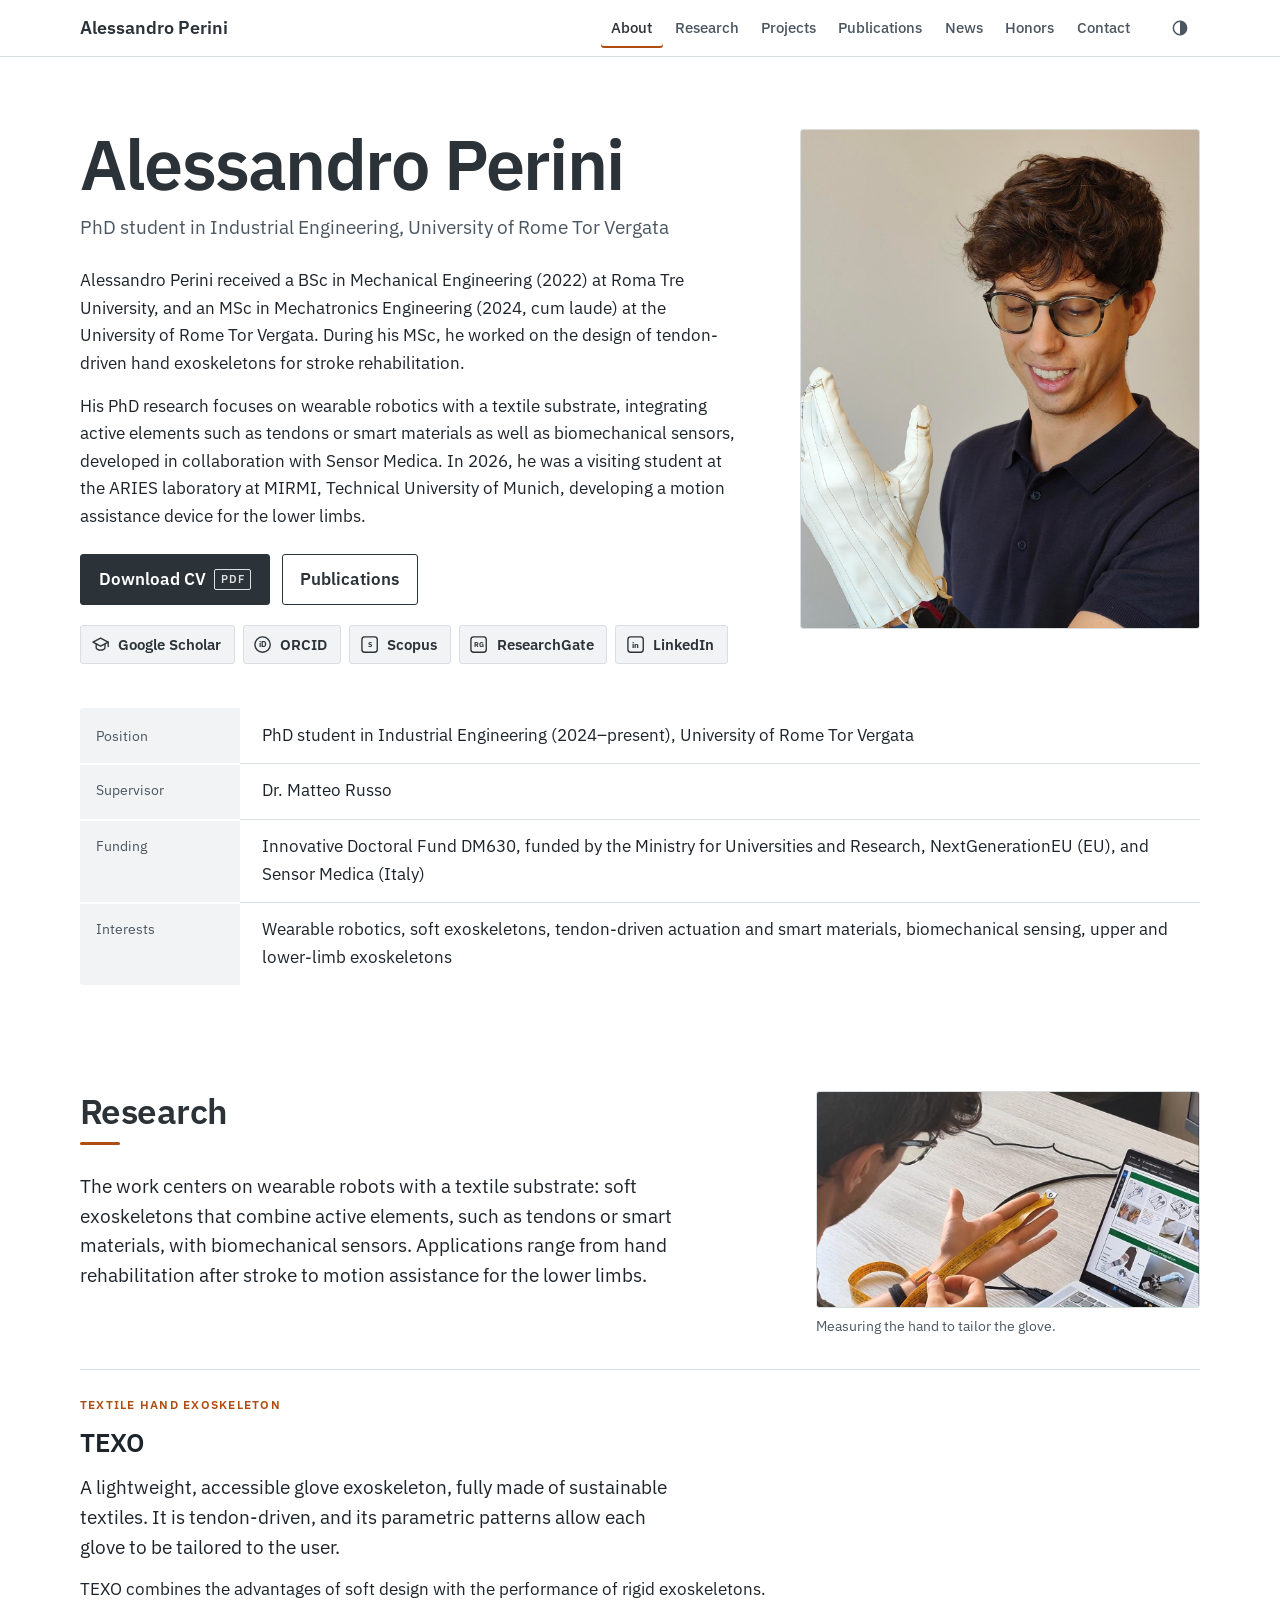
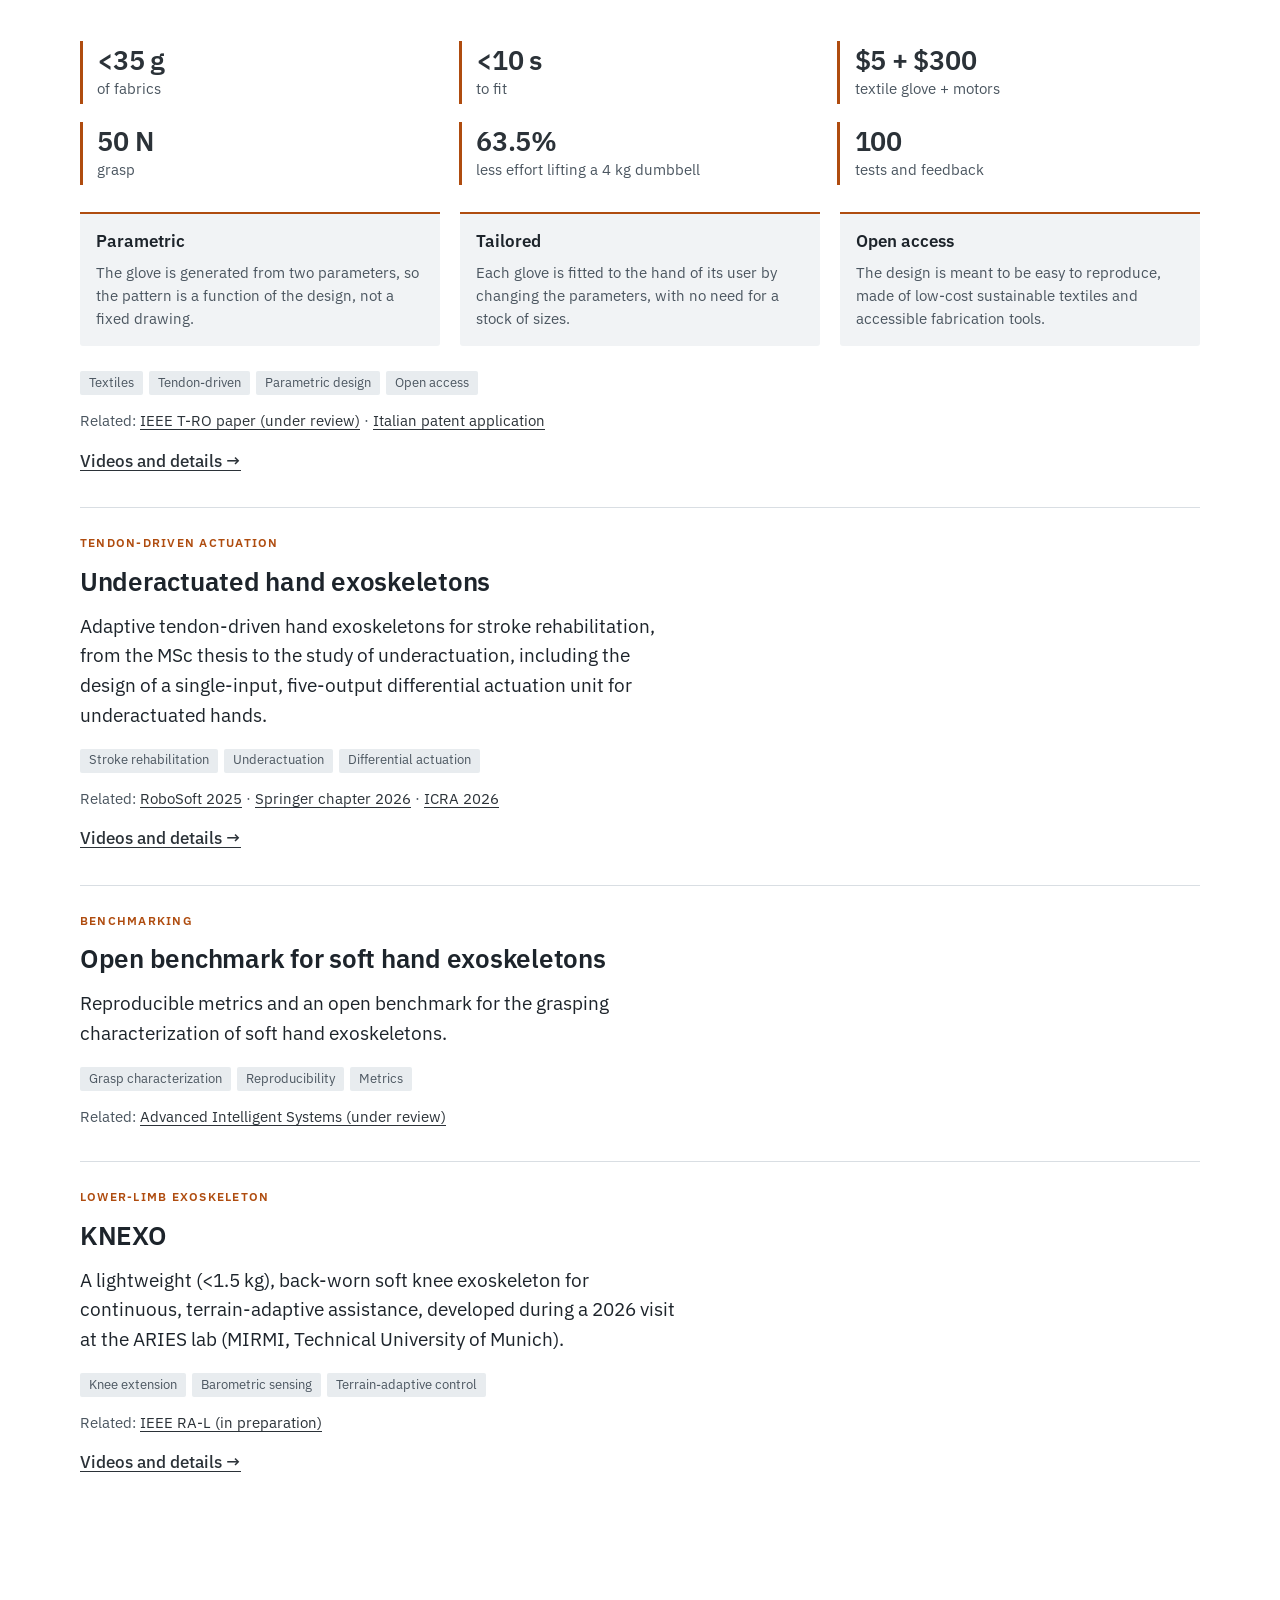
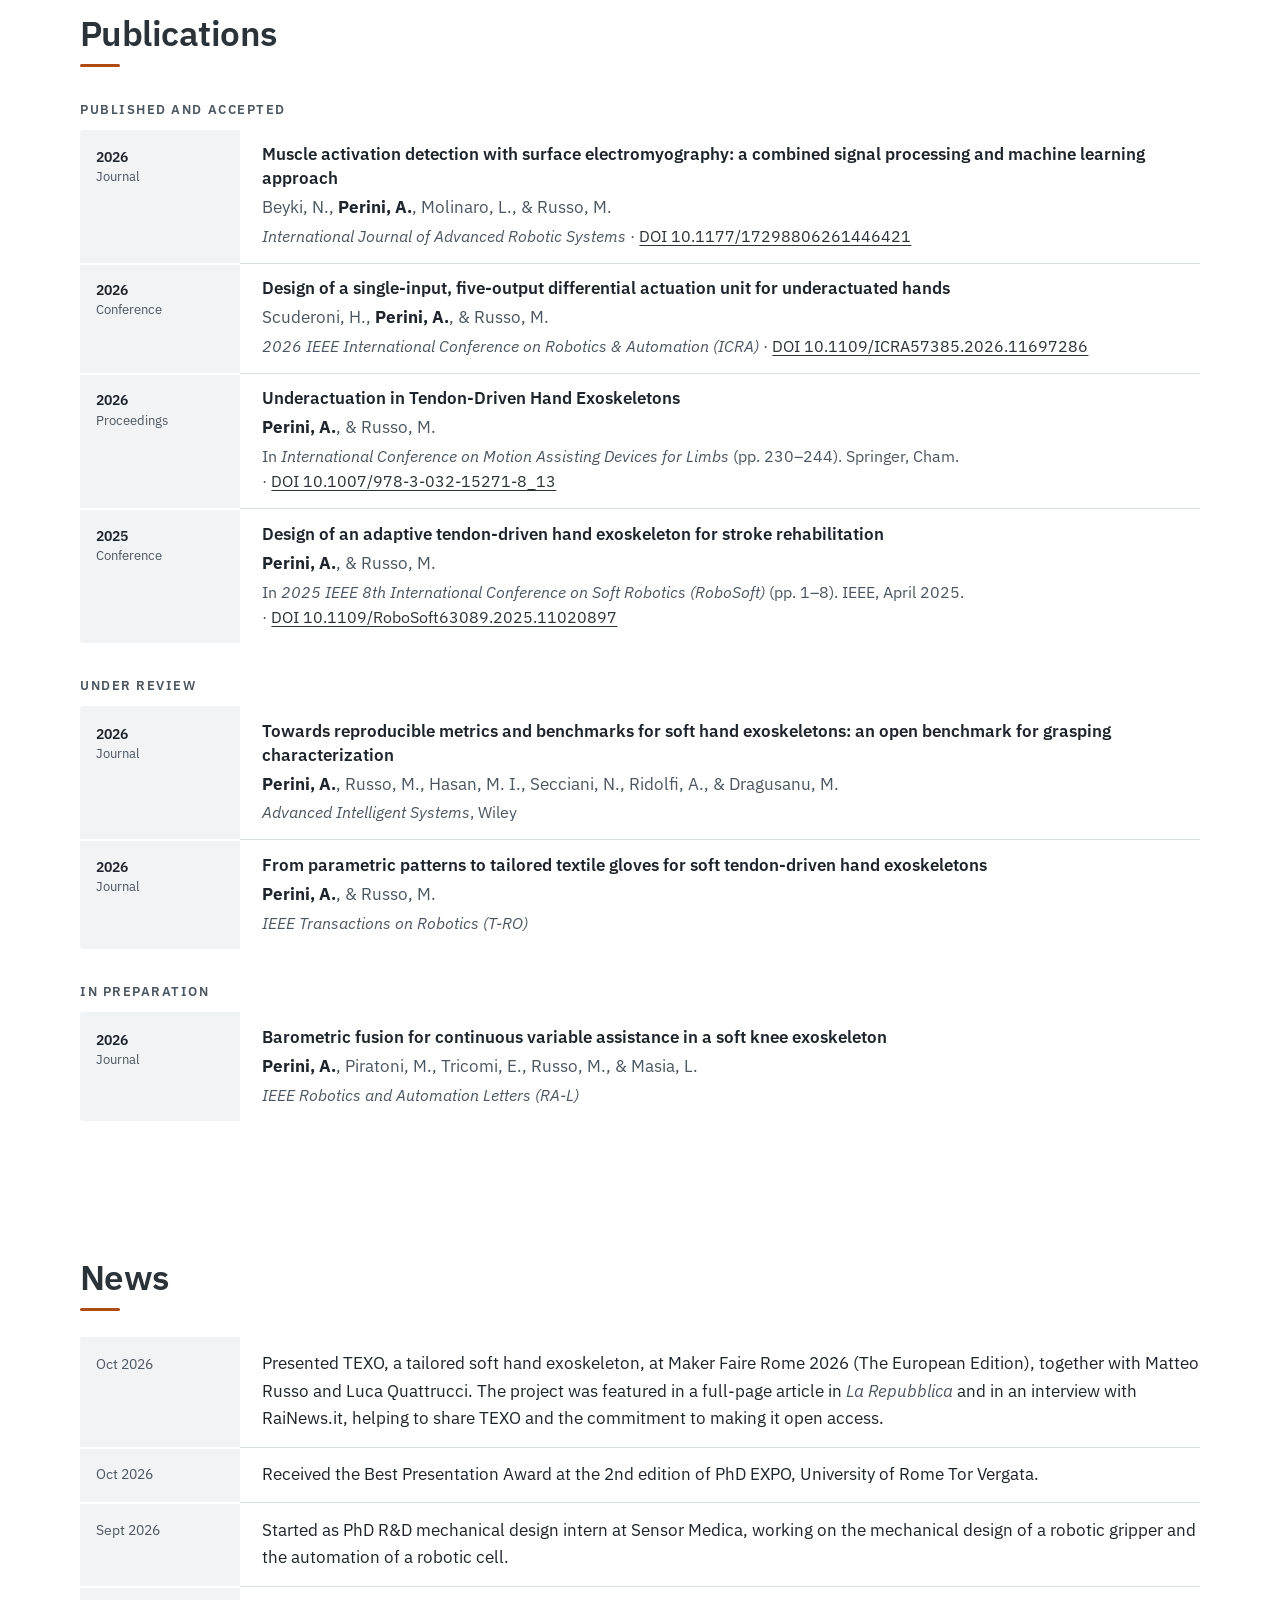
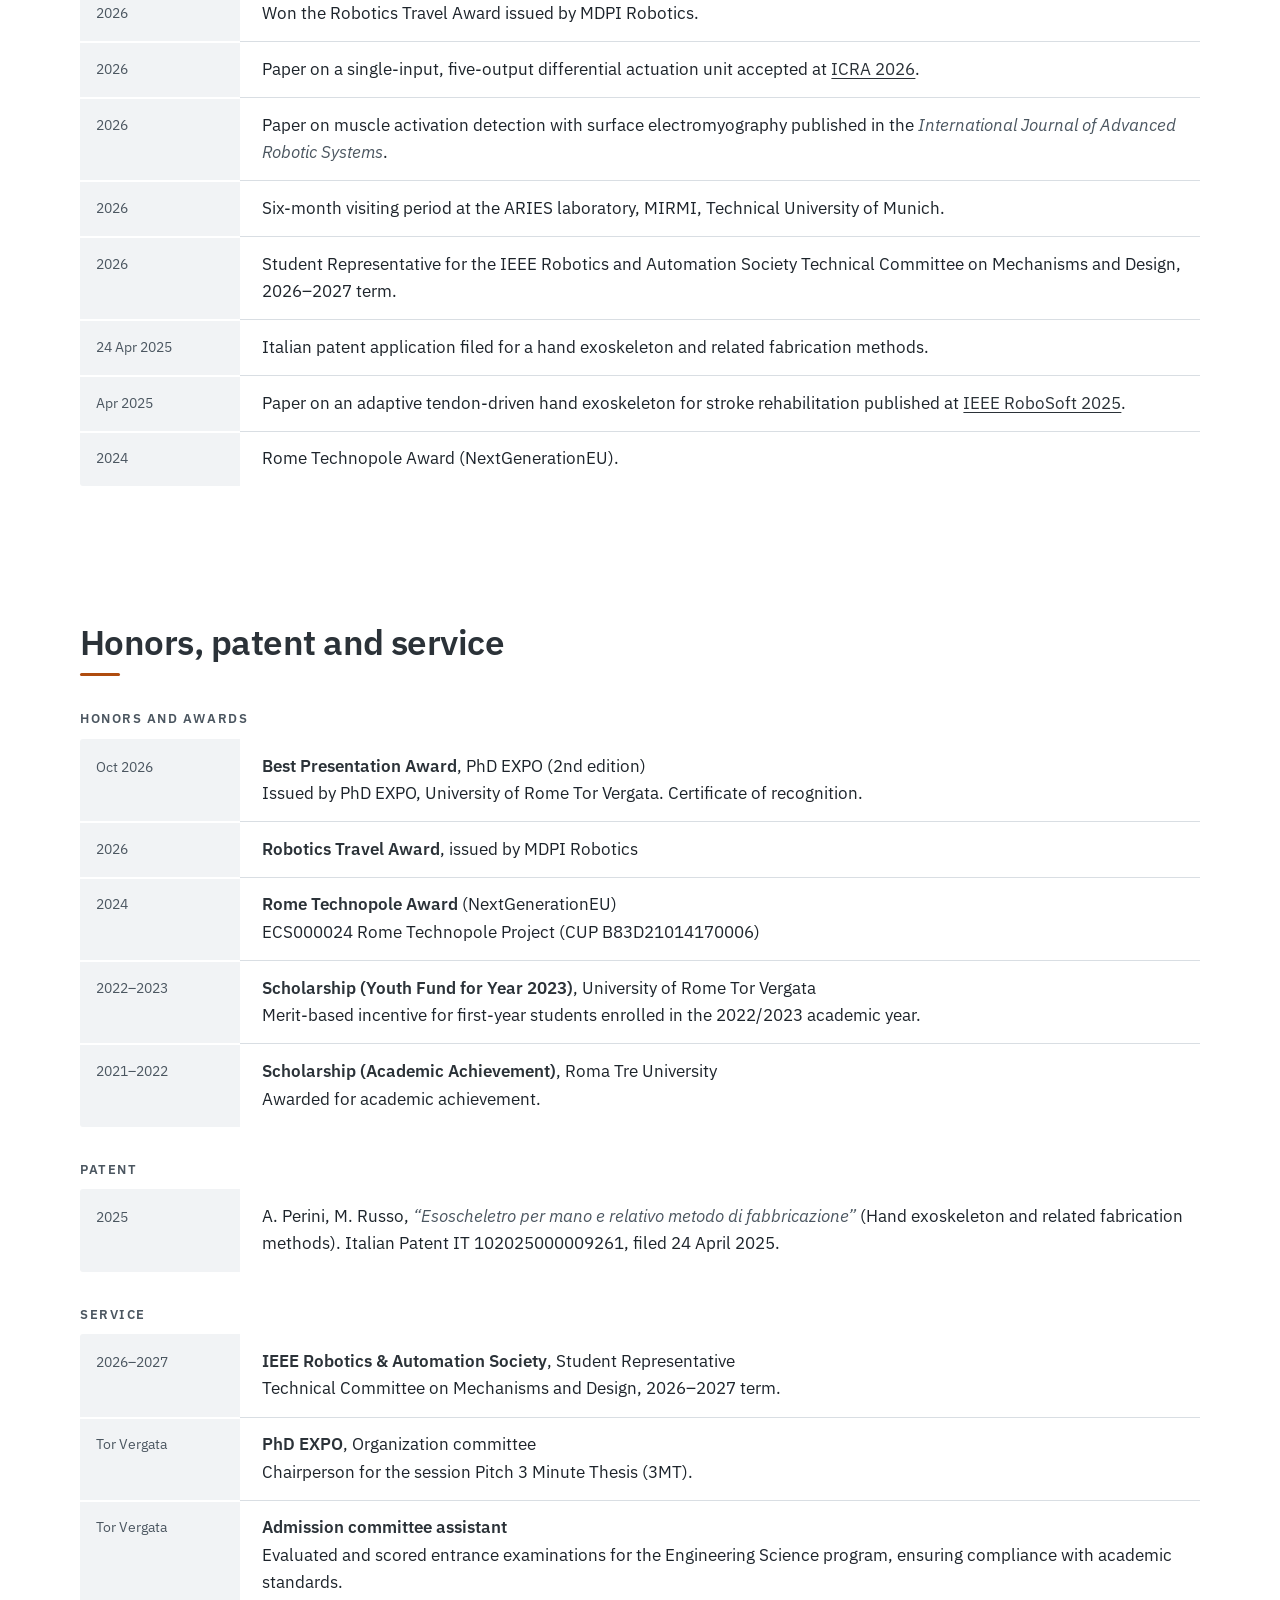
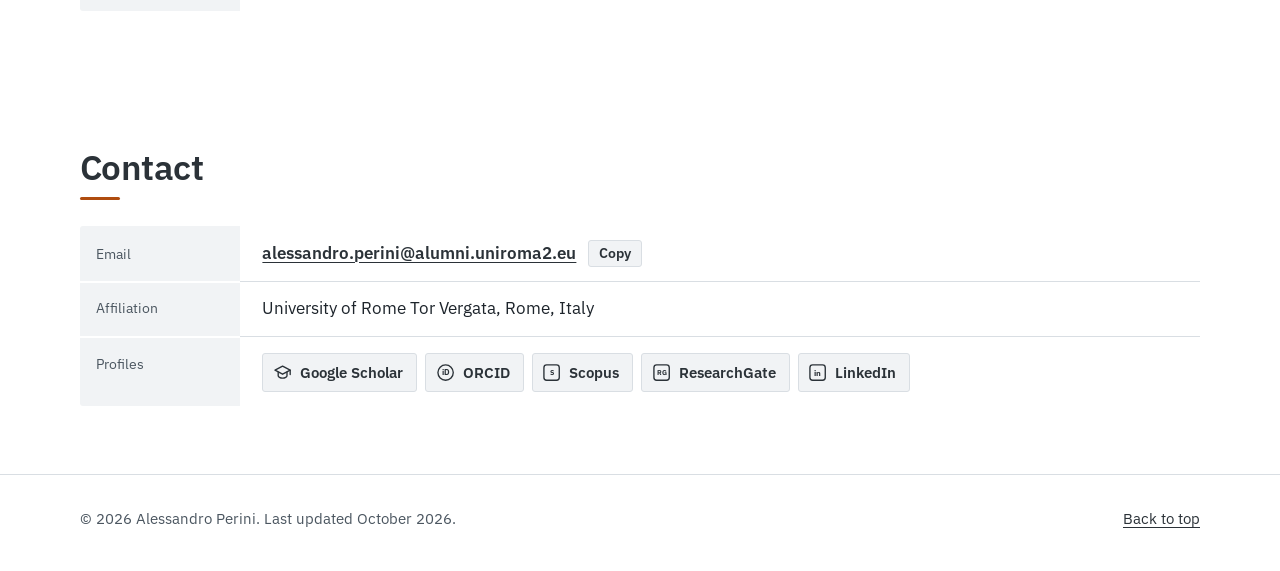
==== commit 607c993d: "Add Google verification file, sitemap, robots.txt and descriptive titles Co-Authored-By: Claude Sonn" ====
--- a/index.html
+++ b/index.html
@@ -3,7 +3,7 @@
 <head>
 <meta charset="utf-8">
 <meta name="viewport" content="width=device-width, initial-scale=1, viewport-fit=cover">
-<title>Alessandro Perini</title>
+<title>Alessandro Perini | PhD student, wearable robotics</title>
 <meta name="description" content="Alessandro Perini is a PhD student in Industrial Engineering at the University of Rome Tor Vergata, working on wearable robotics with a textile substrate.">
 <meta name="author" content="Alessandro Perini">
 <meta name="theme-color" content="#ffffff" media="(prefers-color-scheme: light)">
--- a/assets/css/style.css
+++ b/assets/css/style.css
@@ -225,7 +225,7 @@
 
 .hero-grid {
   display: grid;
-  grid-template-columns: minmax(0, 1fr) 17.5rem;
+  grid-template-columns: minmax(0, 1fr) 25rem;
   gap: clamp(1.5rem, 5vw, 4rem);
   align-items: start;
 }
@@ -306,7 +306,7 @@
 
 @media (max-width: 760px) {
   .hero-grid { grid-template-columns: minmax(0, 1fr); }
-  .portrait { order: -1; width: 8.5rem; }
+  .portrait { order: -1; width: min(100%, 17rem); }
 }
 
 /* ---------- band rows (the CV pattern) ---------- */
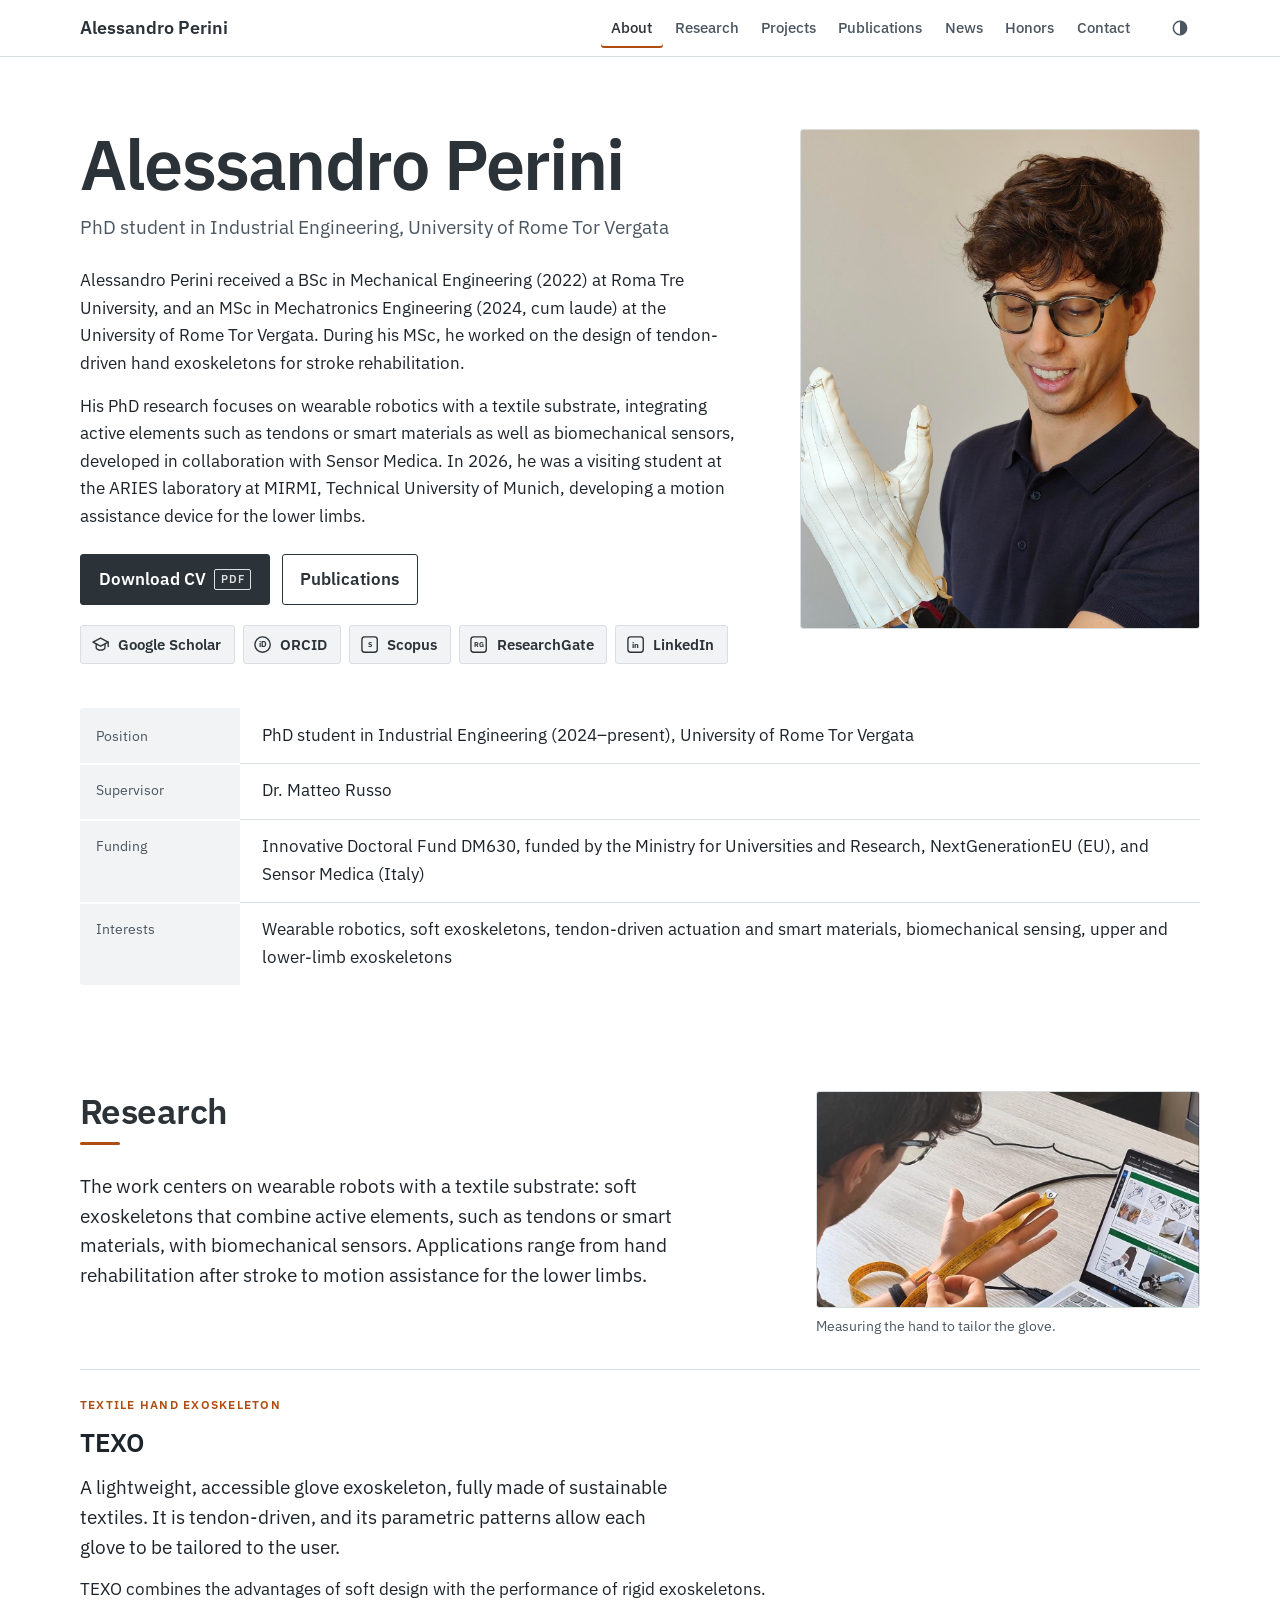
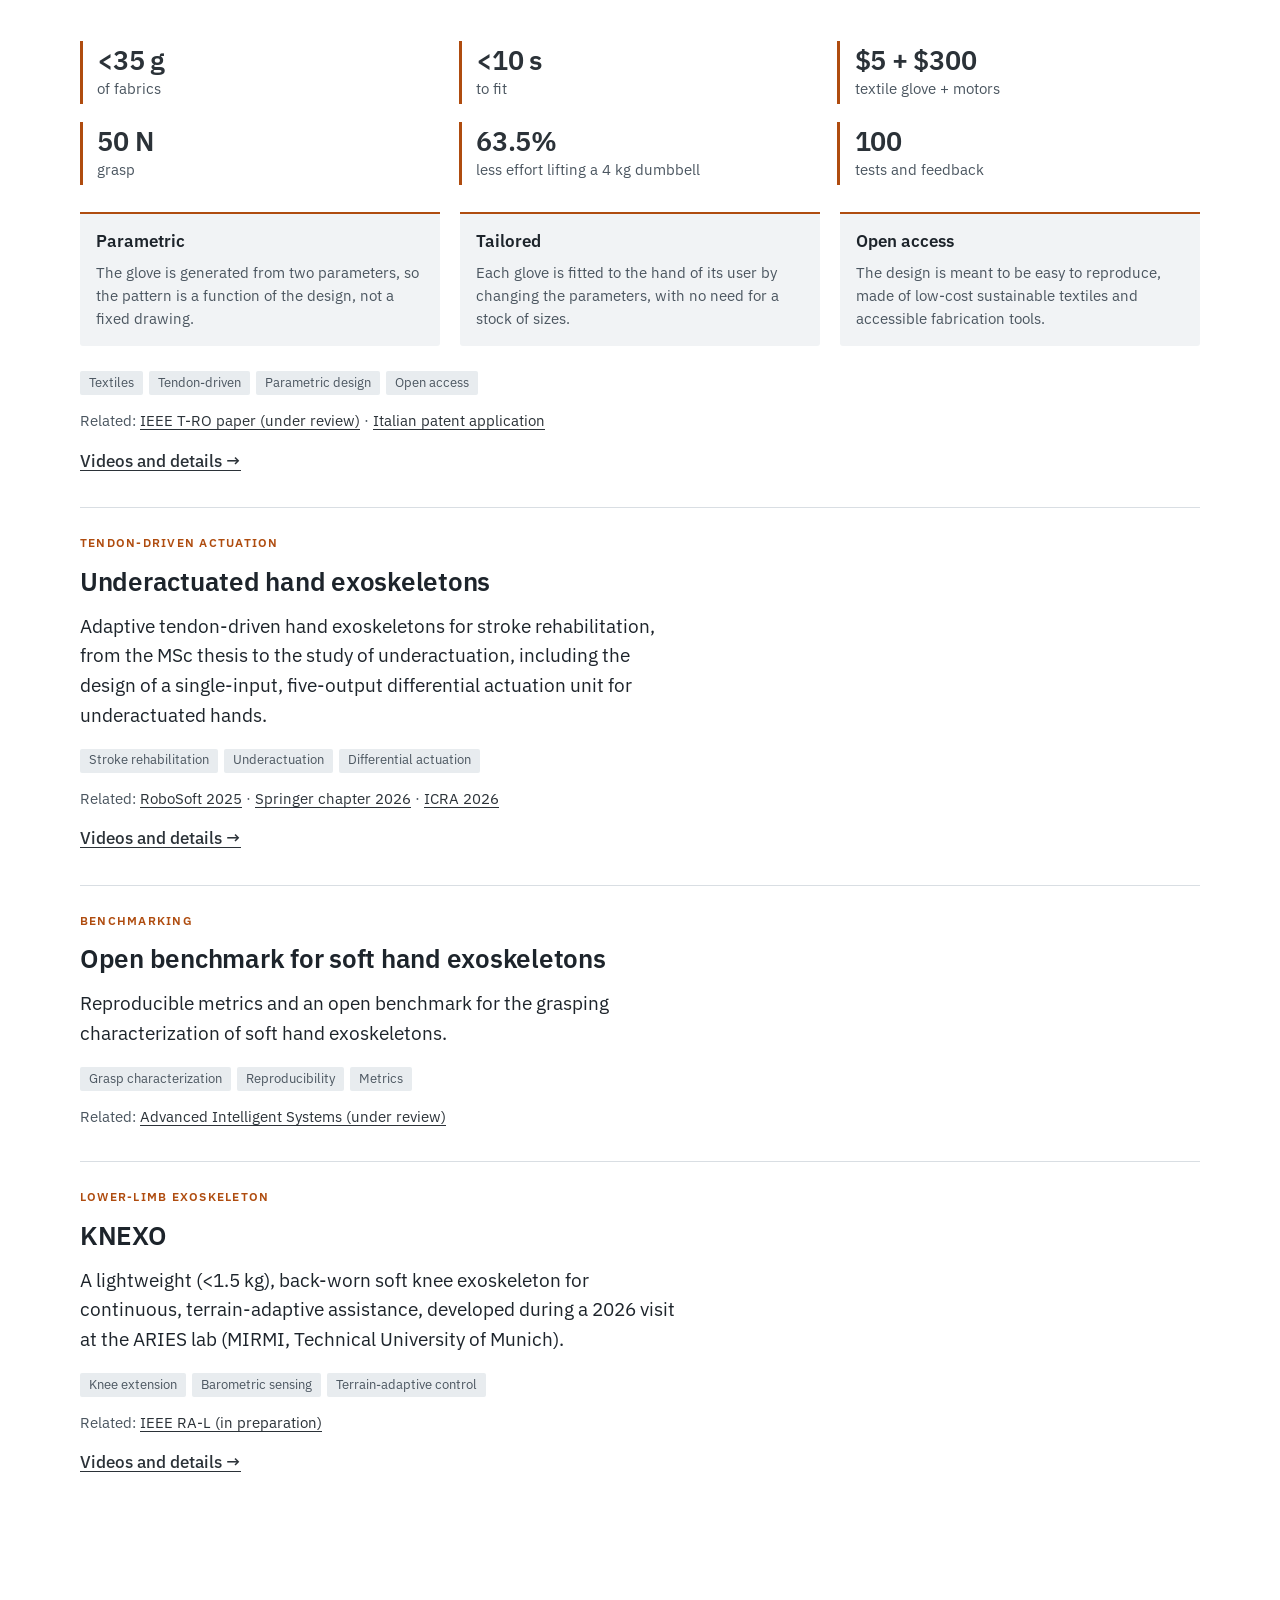
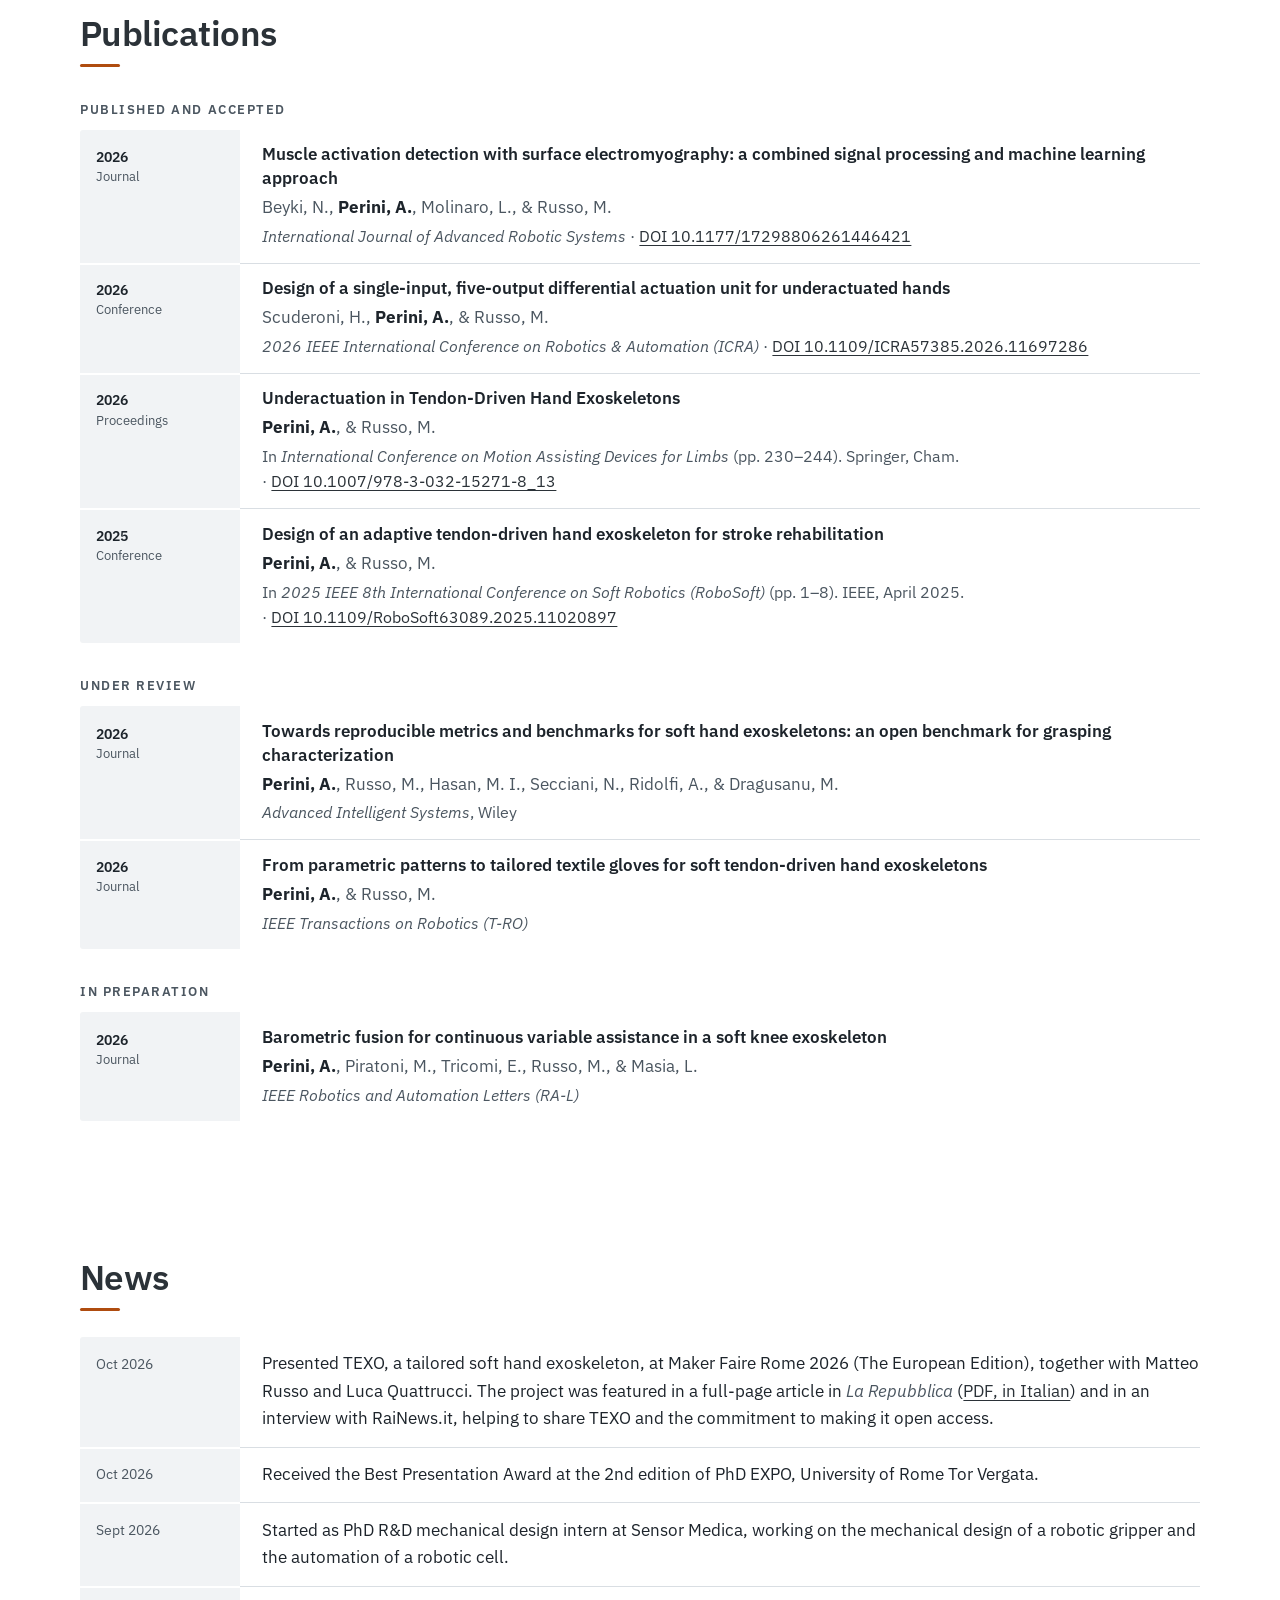
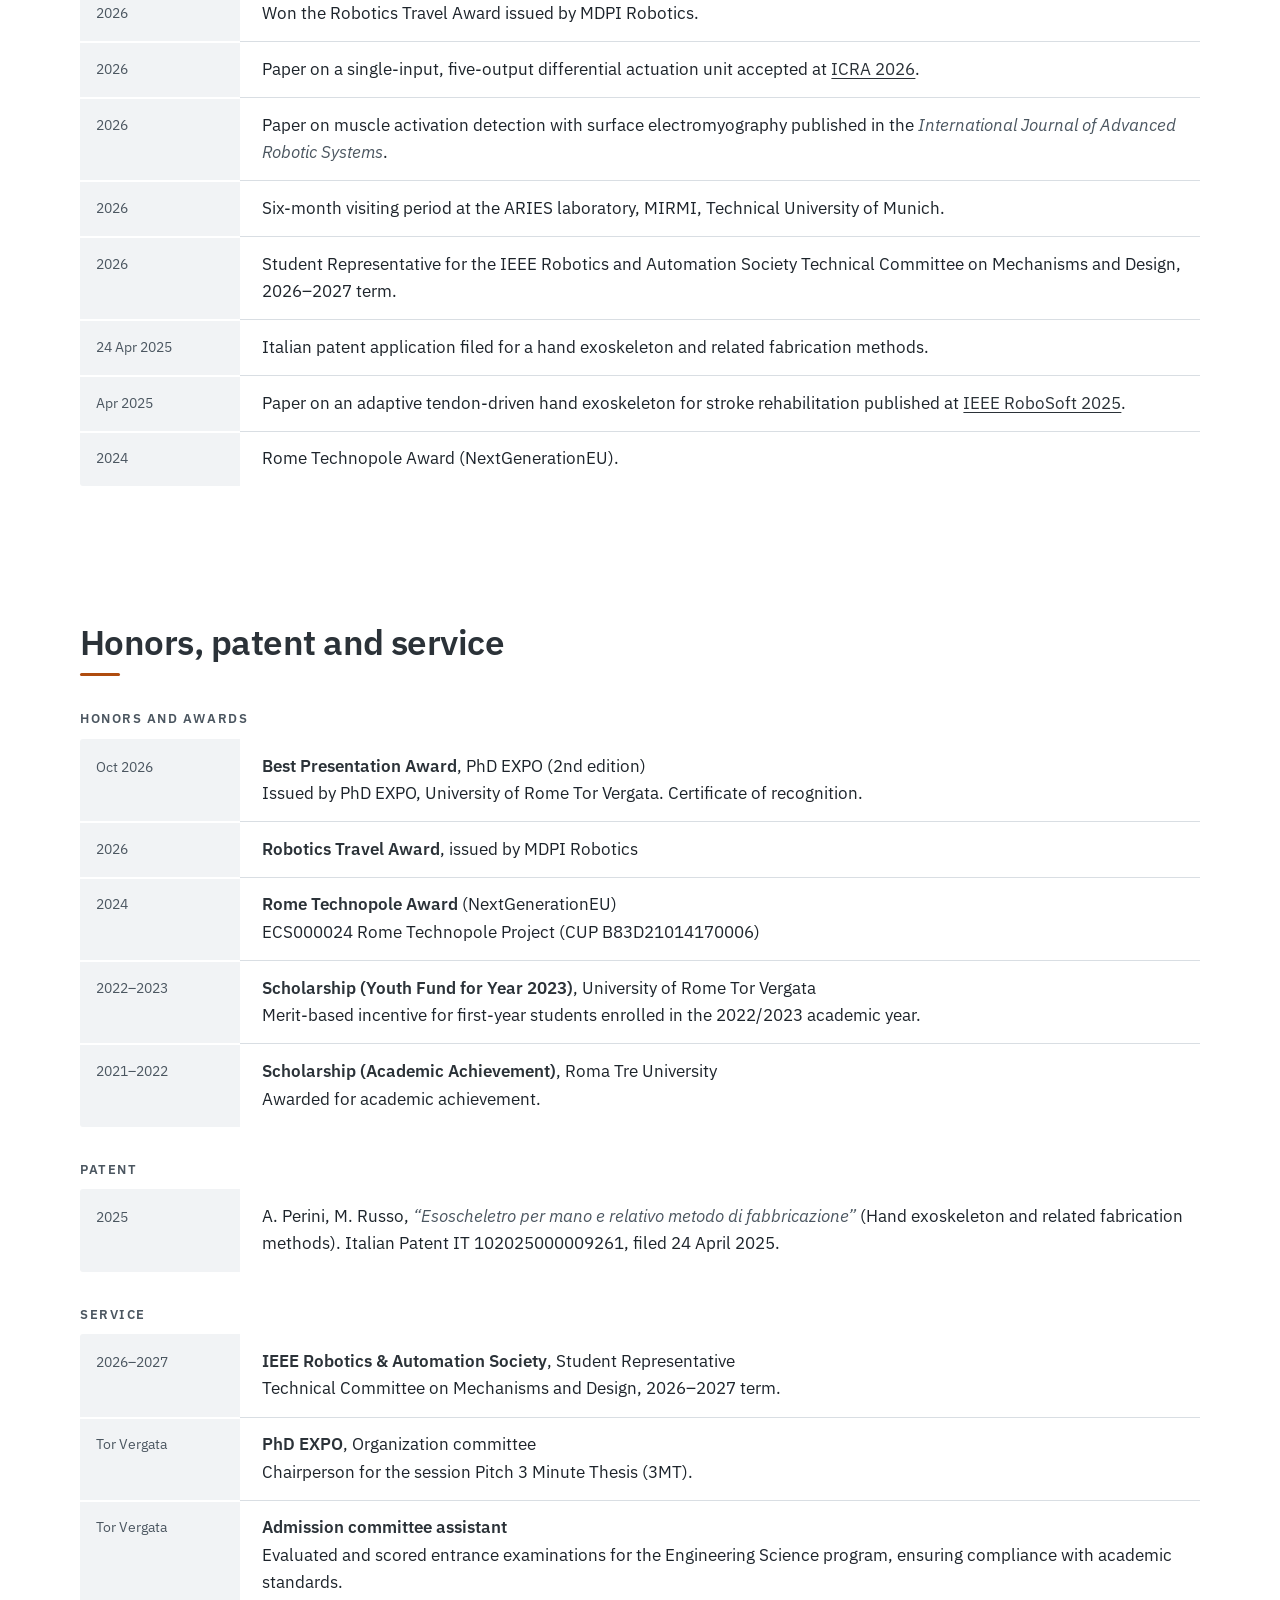
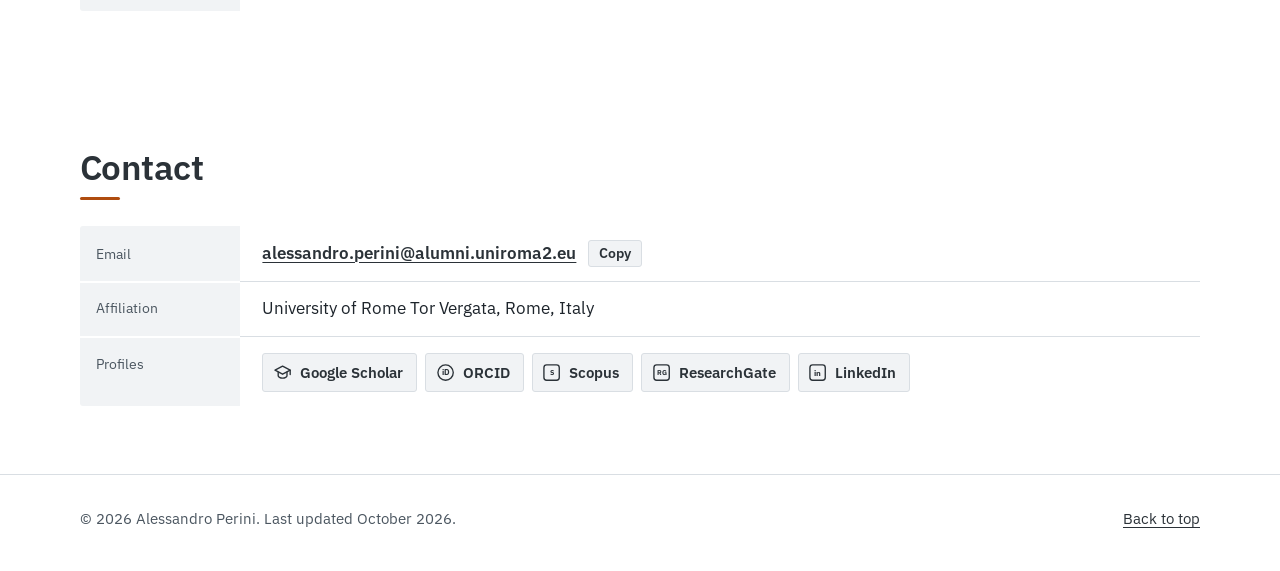
==== commit a73ddb09: "Link La Repubblica article PDF from the Maker Faire news Co-Authored-By: Claude Sonnet 5.5 <noreply@" ====
--- a/index.html
+++ b/index.html
@@ -5,6 +5,7 @@
 <meta name="viewport" content="width=device-width, initial-scale=1, viewport-fit=cover">
 <title>Alessandro Perini | PhD student, wearable robotics</title>
 <meta name="description" content="Alessandro Perini is a PhD student in Industrial Engineering at the University of Rome Tor Vergata, working on wearable robotics with a textile substrate.">
+<meta name="google-site-verification" content="h7GPknLDRrhjY2XO1e8-Q5NJJvr_zabgc_BWuAuLUbs">
 <meta name="author" content="Alessandro Perini">
 <meta name="theme-color" content="#ffffff" media="(prefers-color-scheme: light)">
 <meta name="theme-color" content="#1c2227" media="(prefers-color-scheme: dark)">
@@ -235,7 +236,7 @@
   <div class="wrap">
     <h2>News</h2>
     <div class="rows">
-      <div class="row"><div class="row-k"><time datetime="2026-10">Oct 2026</time></div><div class="row-v">Presented TEXO, a tailored soft hand exoskeleton, at Maker Faire Rome 2026 (The European Edition), together with Matteo Russo and Luca Quattrucci. The project was featured in a full-page article in <i>La Repubblica</i> and in an interview with RaiNews.it, helping to share TEXO and the commitment to making it open access.</div></div>
+      <div class="row"><div class="row-k"><time datetime="2026-10">Oct 2026</time></div><div class="row-v">Presented TEXO, a tailored soft hand exoskeleton, at Maker Faire Rome 2026 (The European Edition), together with Matteo Russo and Luca Quattrucci. The project was featured in a full-page article in <i>La Repubblica</i> (<a href="assets/La_Repubblica_TEXO_Maker_Faire.pdf" target="_blank" rel="noopener">PDF, in Italian</a>) and in an interview with RaiNews.it, helping to share TEXO and the commitment to making it open access.</div></div>
       <div class="row"><div class="row-k"><time datetime="2026-10">Oct 2026</time></div><div class="row-v">Received the Best Presentation Award at the 2nd edition of PhD EXPO, University of Rome Tor Vergata.</div></div>
       <div class="row"><div class="row-k"><time datetime="2026-09">Sept 2026</time></div><div class="row-v">Started as PhD R&amp;D mechanical design intern at Sensor Medica, working on the mechanical design of a robotic gripper and the automation of a robotic cell.</div></div>
       <div class="row"><div class="row-k">2026</div><div class="row-v">Won the Robotics Travel Award issued by MDPI Robotics.</div></div>
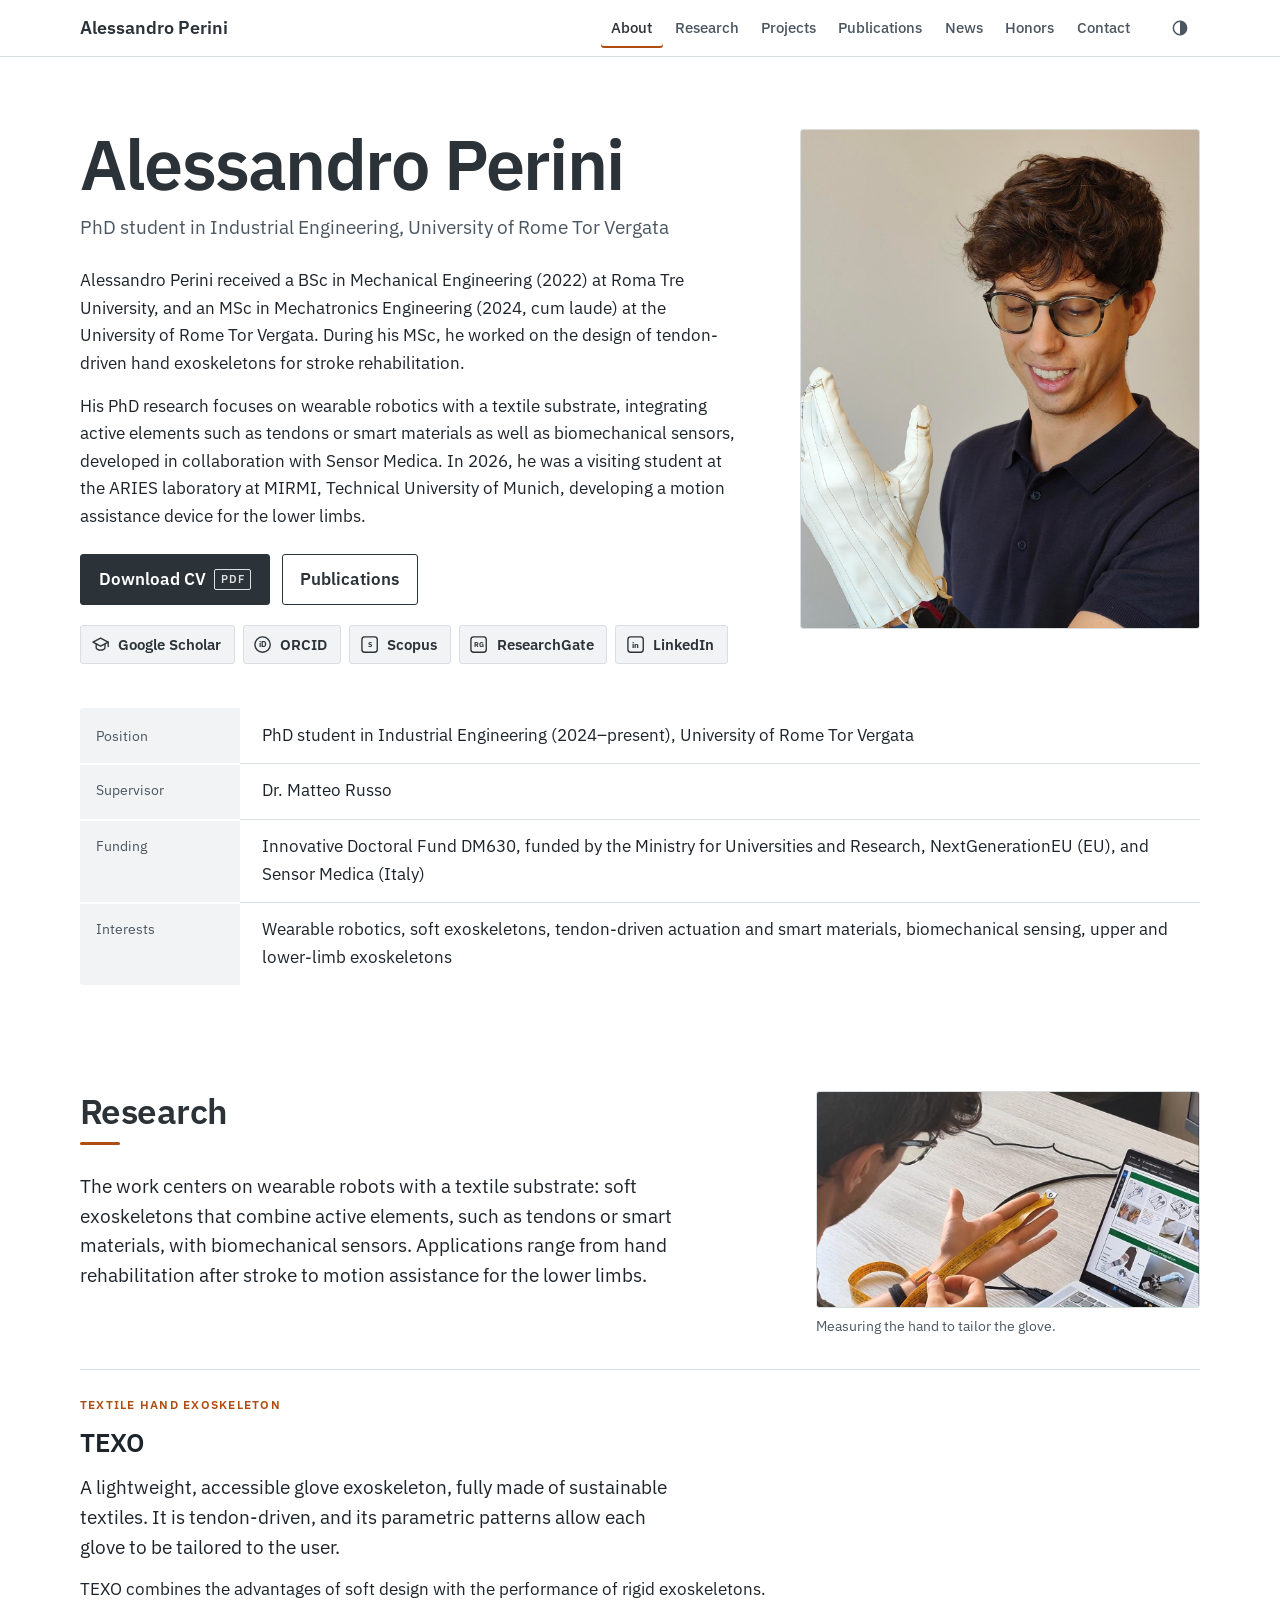
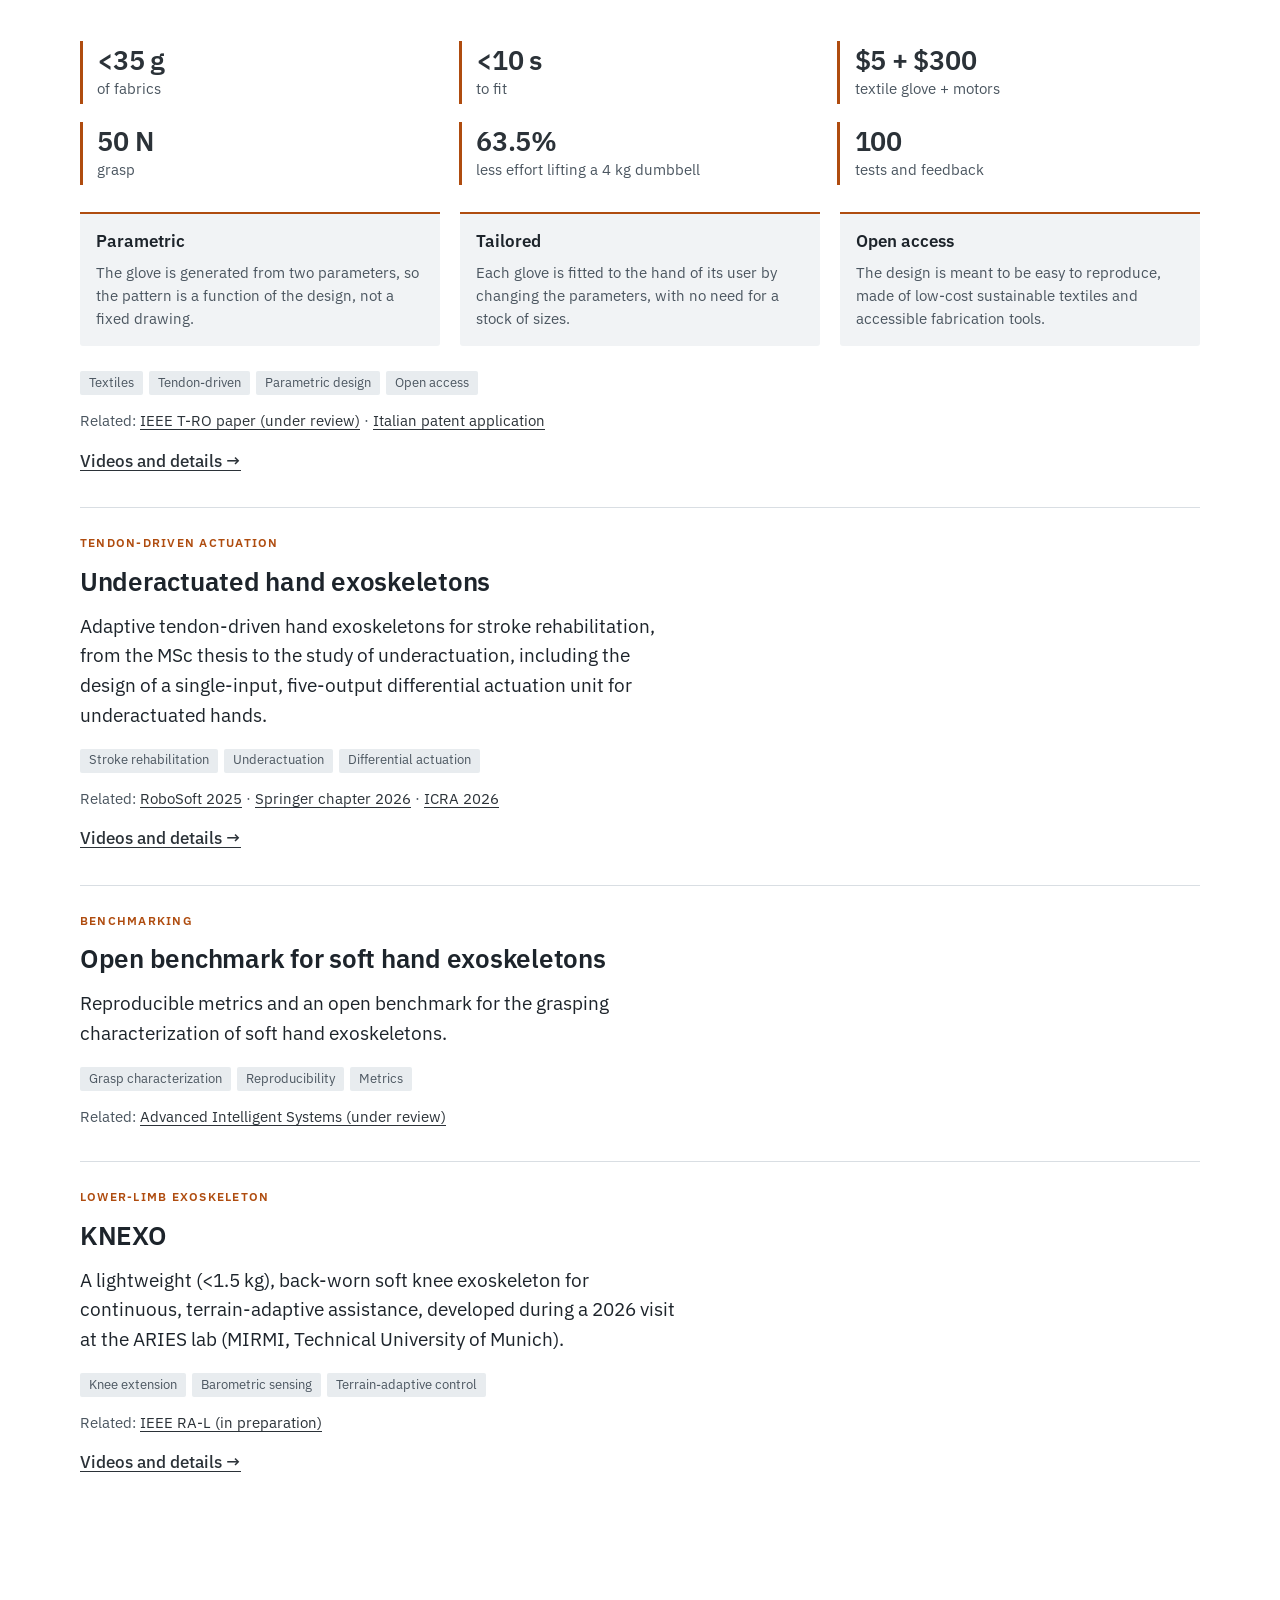
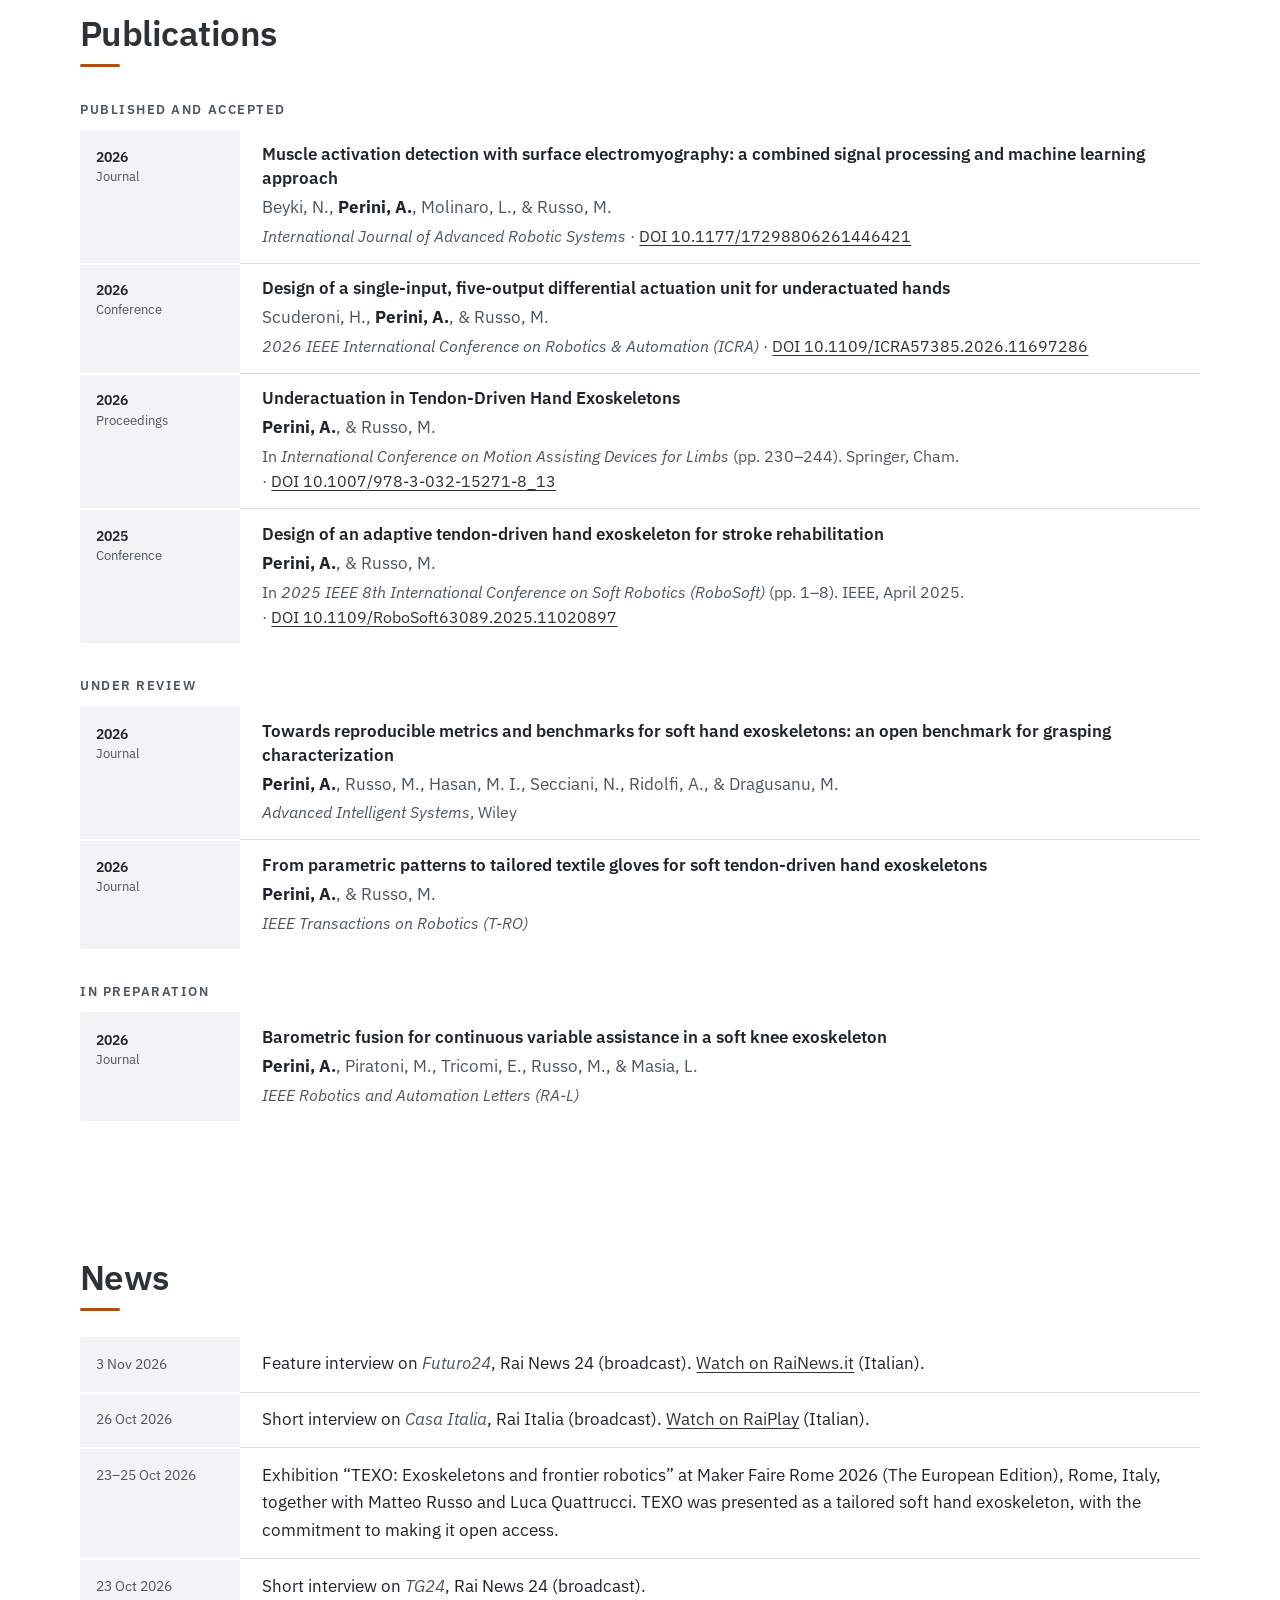
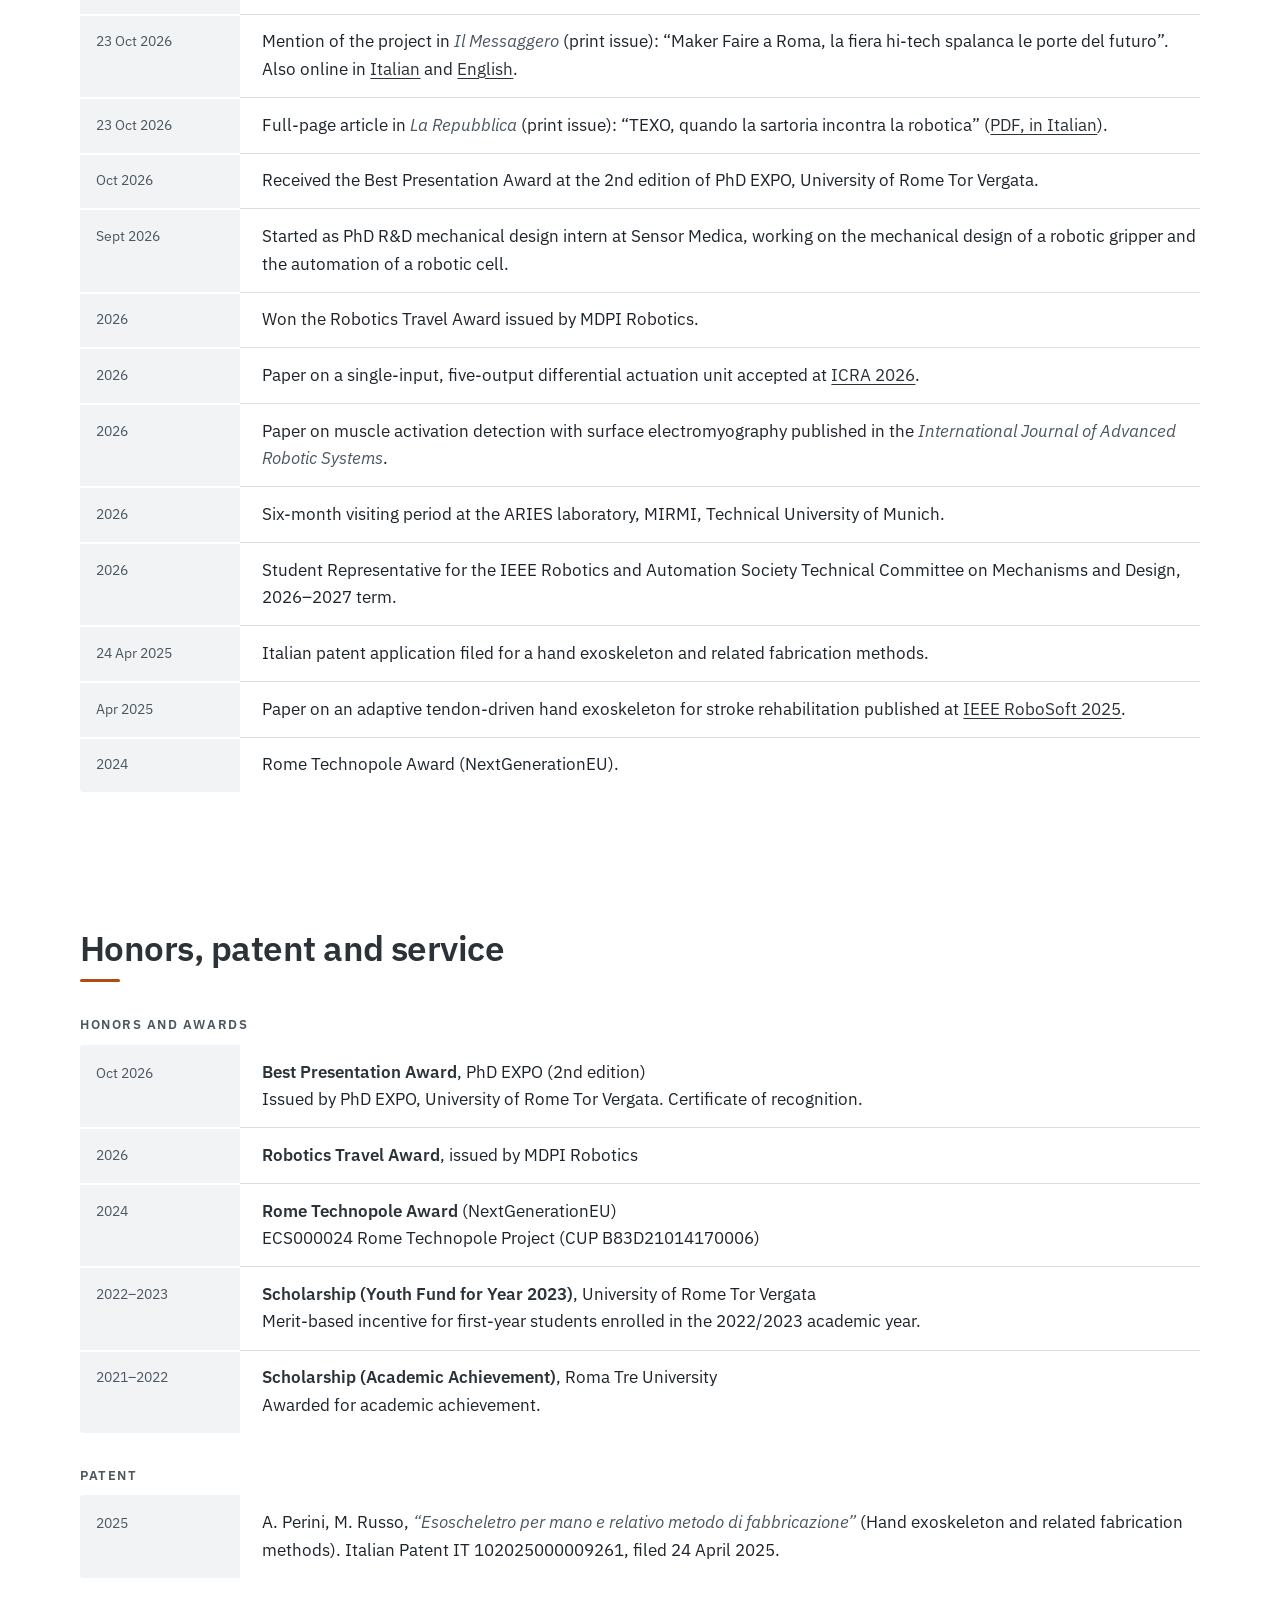
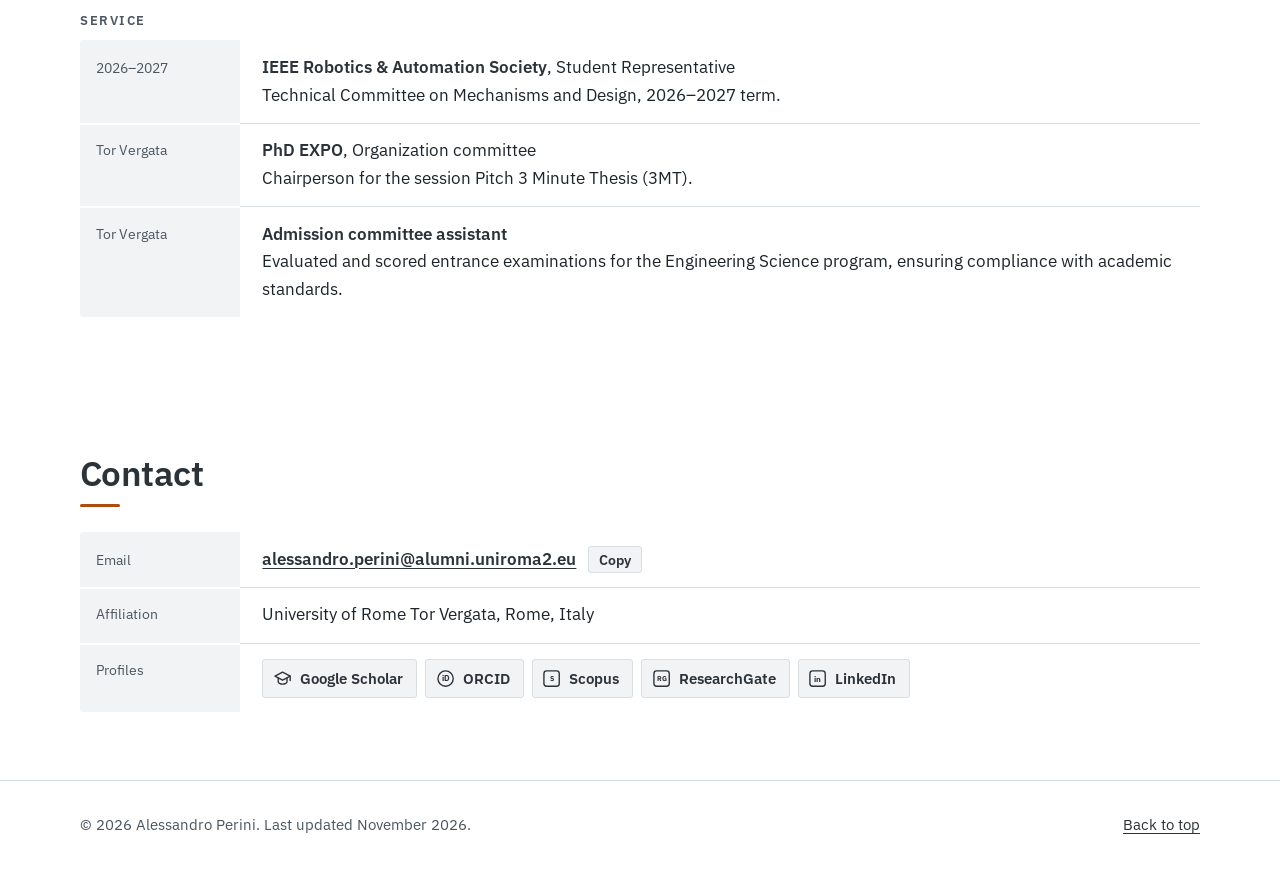
==== commit 4b72d49c: "News: add Rai, Il Messaggero and La Repubblica coverage with dates and links Co-Authored-By: Claude " ====
--- a/index.html
+++ b/index.html
@@ -236,7 +236,12 @@
   <div class="wrap">
     <h2>News</h2>
     <div class="rows">
-      <div class="row"><div class="row-k"><time datetime="2026-10">Oct 2026</time></div><div class="row-v">Presented TEXO, a tailored soft hand exoskeleton, at Maker Faire Rome 2026 (The European Edition), together with Matteo Russo and Luca Quattrucci. The project was featured in a full-page article in <i>La Repubblica</i> (<a href="assets/La_Repubblica_TEXO_Maker_Faire.pdf" target="_blank" rel="noopener">PDF, in Italian</a>) and in an interview with RaiNews.it, helping to share TEXO and the commitment to making it open access.</div></div>
+      <div class="row"><div class="row-k"><time datetime="2026-11-03">3 Nov 2026</time></div><div class="row-v">Feature interview on <i>Futuro24</i>, Rai News 24 (broadcast). <a href="https://www.rainews.it/video/2026/11/futuro24-maker-faire-innovatori-protagonisti-a-roma--8d2cb87d-f79b-49eb-a68e-36e57c6b6d01.html?nxtep" target="_blank" rel="noopener">Watch on RaiNews.it</a> (Italian).</div></div>
+      <div class="row"><div class="row-k"><time datetime="2026-10-26">26 Oct 2026</time></div><div class="row-v">Short interview on <i>Casa Italia</i>, Rai Italia (broadcast). <a href="https://www.raiplay.it/video/2026/10/Casa-Italia---Rai-Italia-86ec7ae0-3411-4bd4-aa83-d153a56e9b0e.html" target="_blank" rel="noopener">Watch on RaiPlay</a> (Italian).</div></div>
+      <div class="row"><div class="row-k"><time datetime="2026-10-23">23–25 Oct 2026</time></div><div class="row-v">Exhibition “TEXO: Exoskeletons and frontier robotics” at Maker Faire Rome 2026 (The European Edition), Rome, Italy, together with Matteo Russo and Luca Quattrucci. TEXO was presented as a tailored soft hand exoskeleton, with the commitment to making it open access.</div></div>
+      <div class="row"><div class="row-k"><time datetime="2026-10-23">23 Oct 2026</time></div><div class="row-v">Short interview on <i>TG24</i>, Rai News 24 (broadcast).</div></div>
+      <div class="row"><div class="row-k"><time datetime="2026-10-23">23 Oct 2026</time></div><div class="row-v">Mention of the project in <i>Il Messaggero</i> (print issue): “Maker Faire a Roma, la fiera hi-tech spalanca le porte del futuro”. Also online in <a href="https://www.ilmessaggero.it/roma/eventi/maker_faire_fiera_roma_orari_come_arrivare_hi_tech_spalanca_porte_futuro-9842236.html" target="_blank" rel="noopener">Italian</a> and <a href="https://www.ilmessaggero.it/en/where_makers_meet_technology_sustainability_and_creativity_at_maker_faire_rome-9842236.html" target="_blank" rel="noopener">English</a>.</div></div>
+      <div class="row"><div class="row-k"><time datetime="2026-10-23">23 Oct 2026</time></div><div class="row-v">Full-page article in <i>La Repubblica</i> (print issue): “TEXO, quando la sartoria incontra la robotica” (<a href="assets/La_Repubblica_TEXO_Maker_Faire.pdf" target="_blank" rel="noopener">PDF, in Italian</a>).</div></div>
       <div class="row"><div class="row-k"><time datetime="2026-10">Oct 2026</time></div><div class="row-v">Received the Best Presentation Award at the 2nd edition of PhD EXPO, University of Rome Tor Vergata.</div></div>
       <div class="row"><div class="row-k"><time datetime="2026-09">Sept 2026</time></div><div class="row-v">Started as PhD R&amp;D mechanical design intern at Sensor Medica, working on the mechanical design of a robotic gripper and the automation of a robotic cell.</div></div>
       <div class="row"><div class="row-k">2026</div><div class="row-v">Won the Robotics Travel Award issued by MDPI Robotics.</div></div>
@@ -294,7 +299,7 @@
 
 <footer class="foot">
   <div class="wrap foot-in">
-    <p>© 2026 Alessandro Perini. Last updated October 2026.</p>
+    <p>© 2026 Alessandro Perini. Last updated November 2026.</p>
     <p><a href="#top">Back to top</a></p>
   </div>
 </footer>
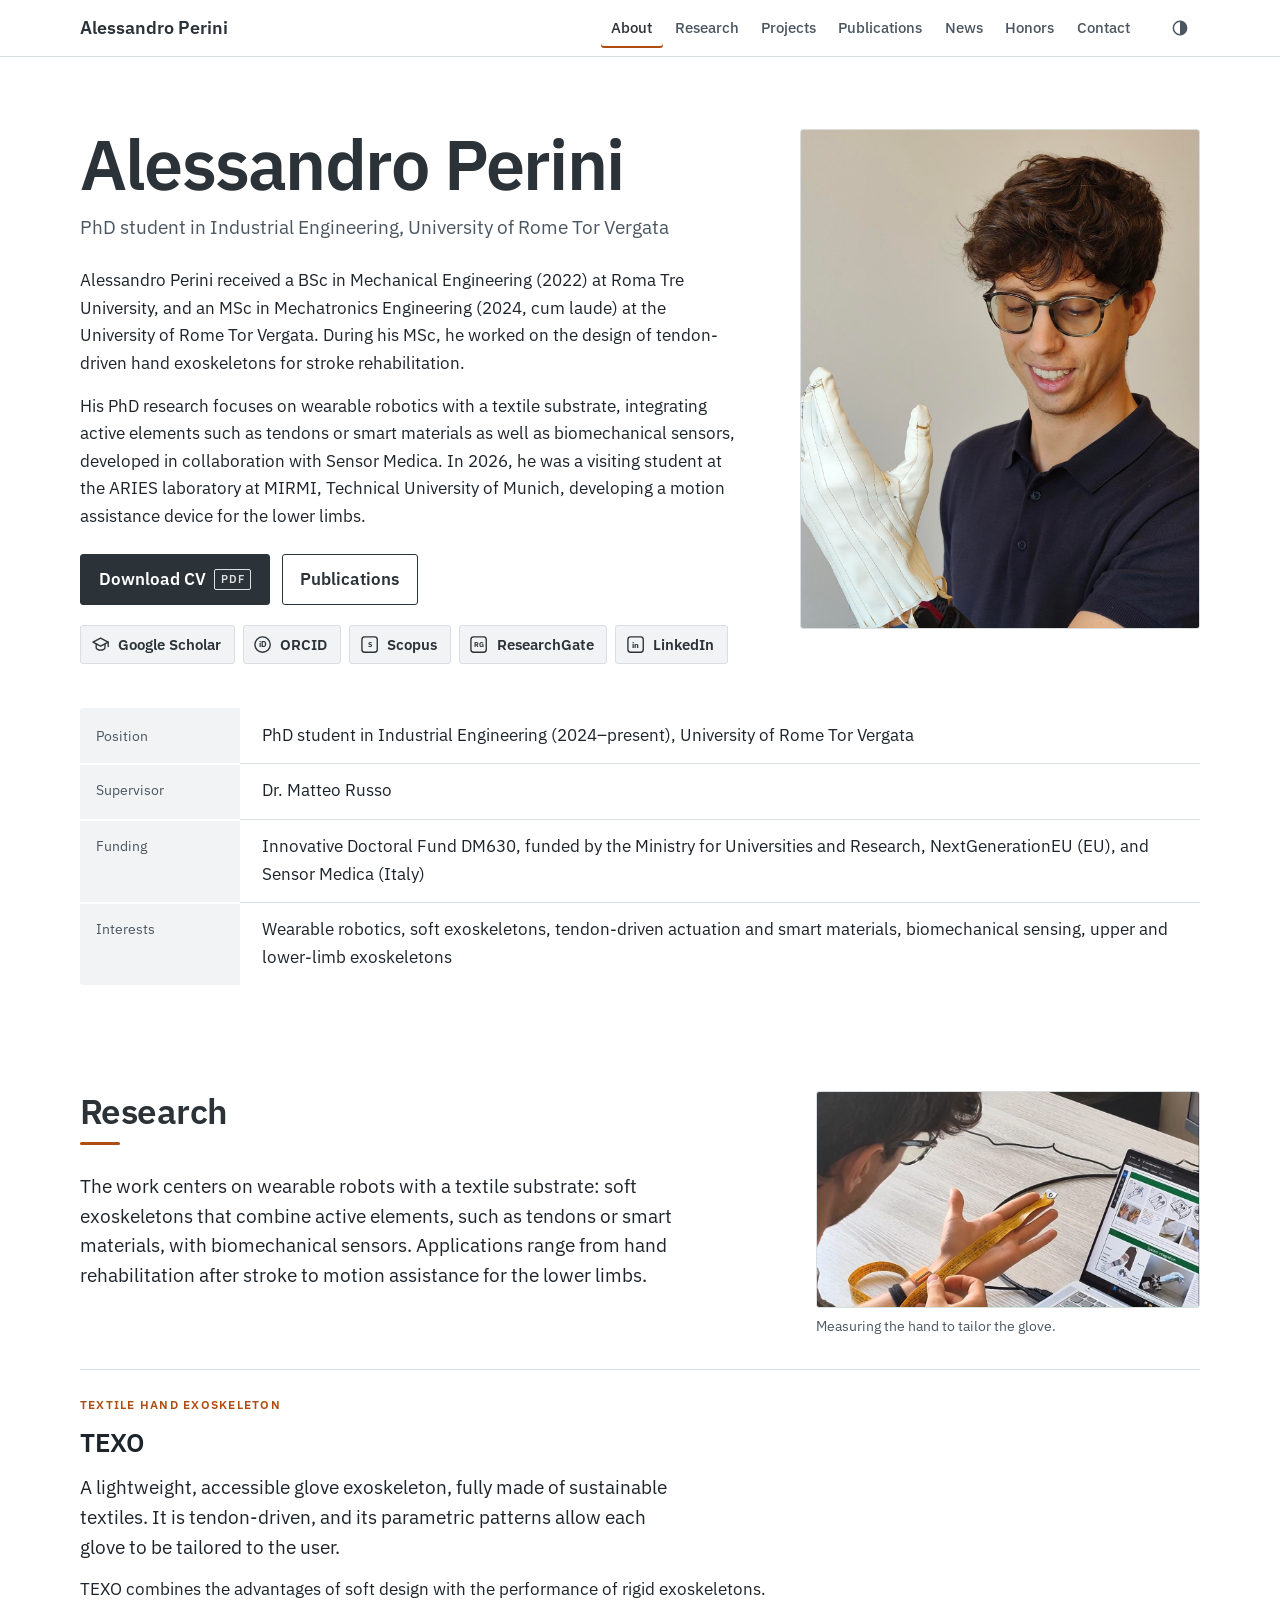
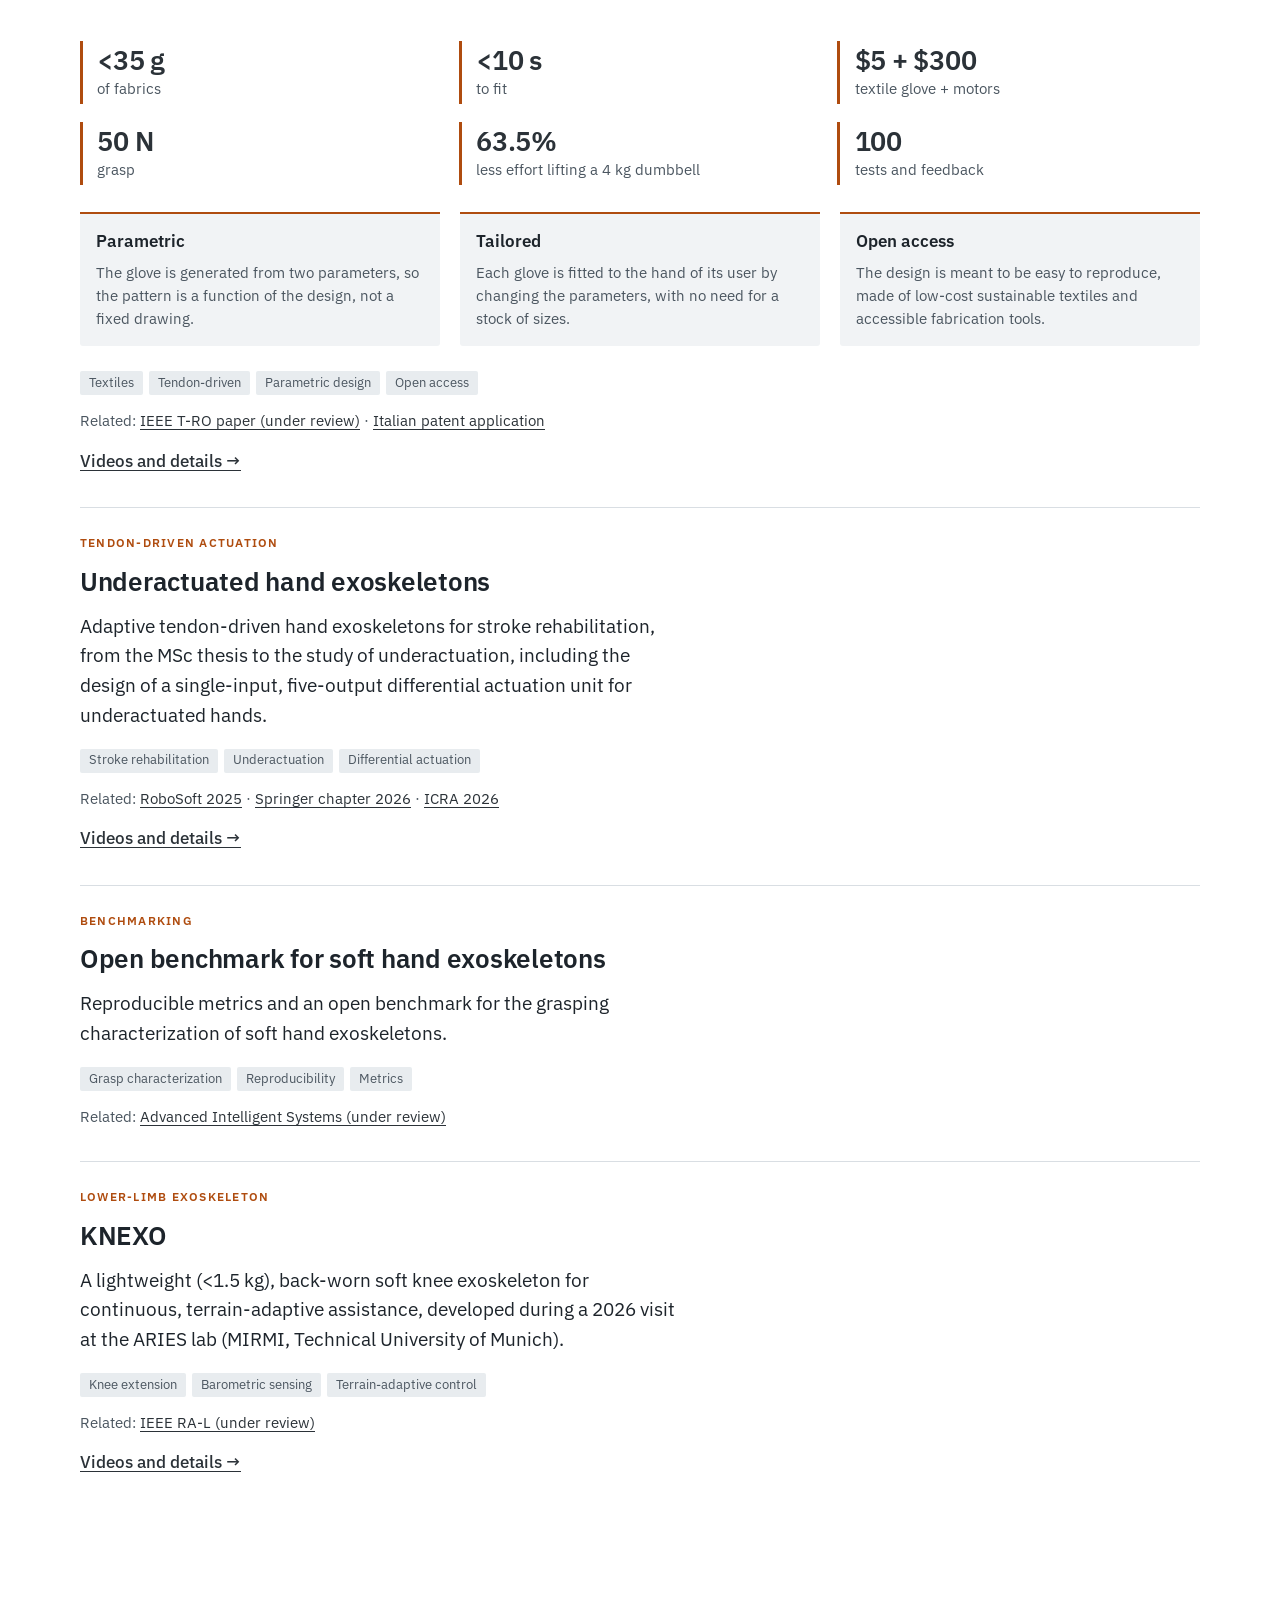
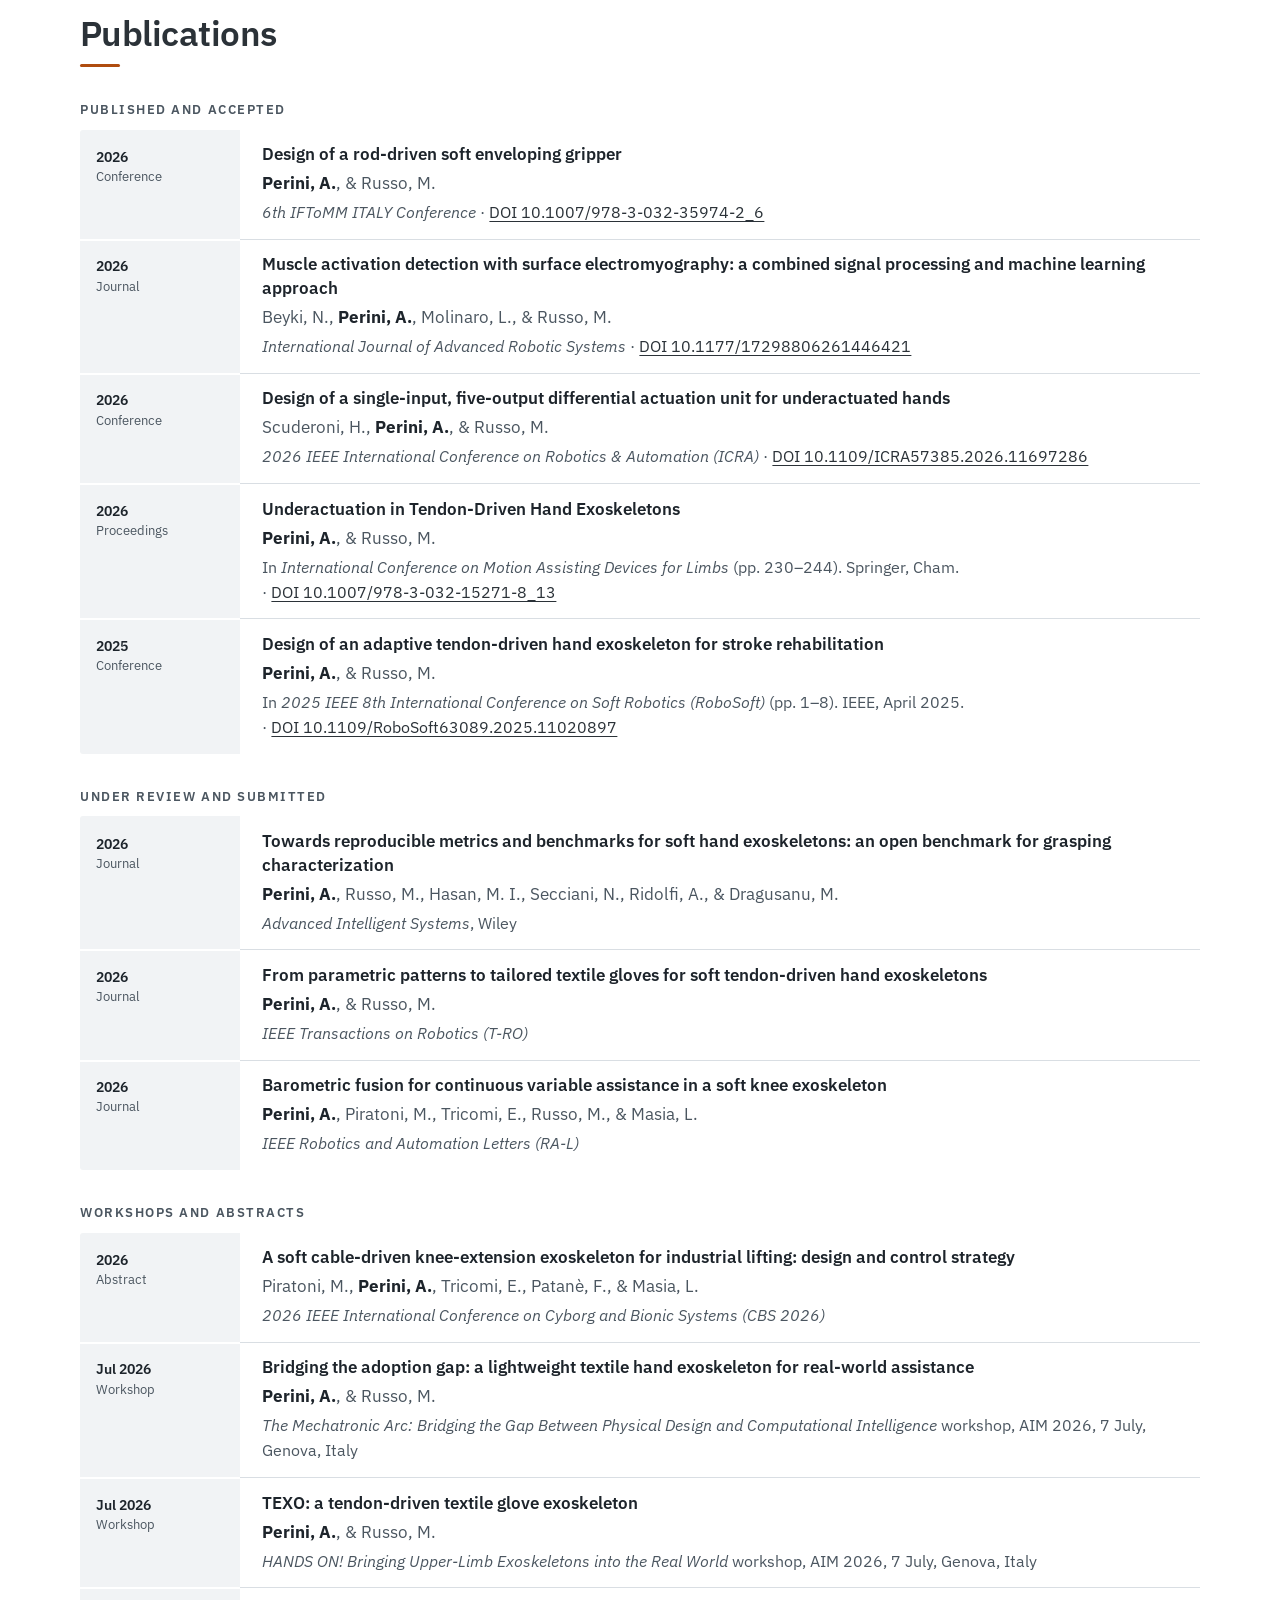
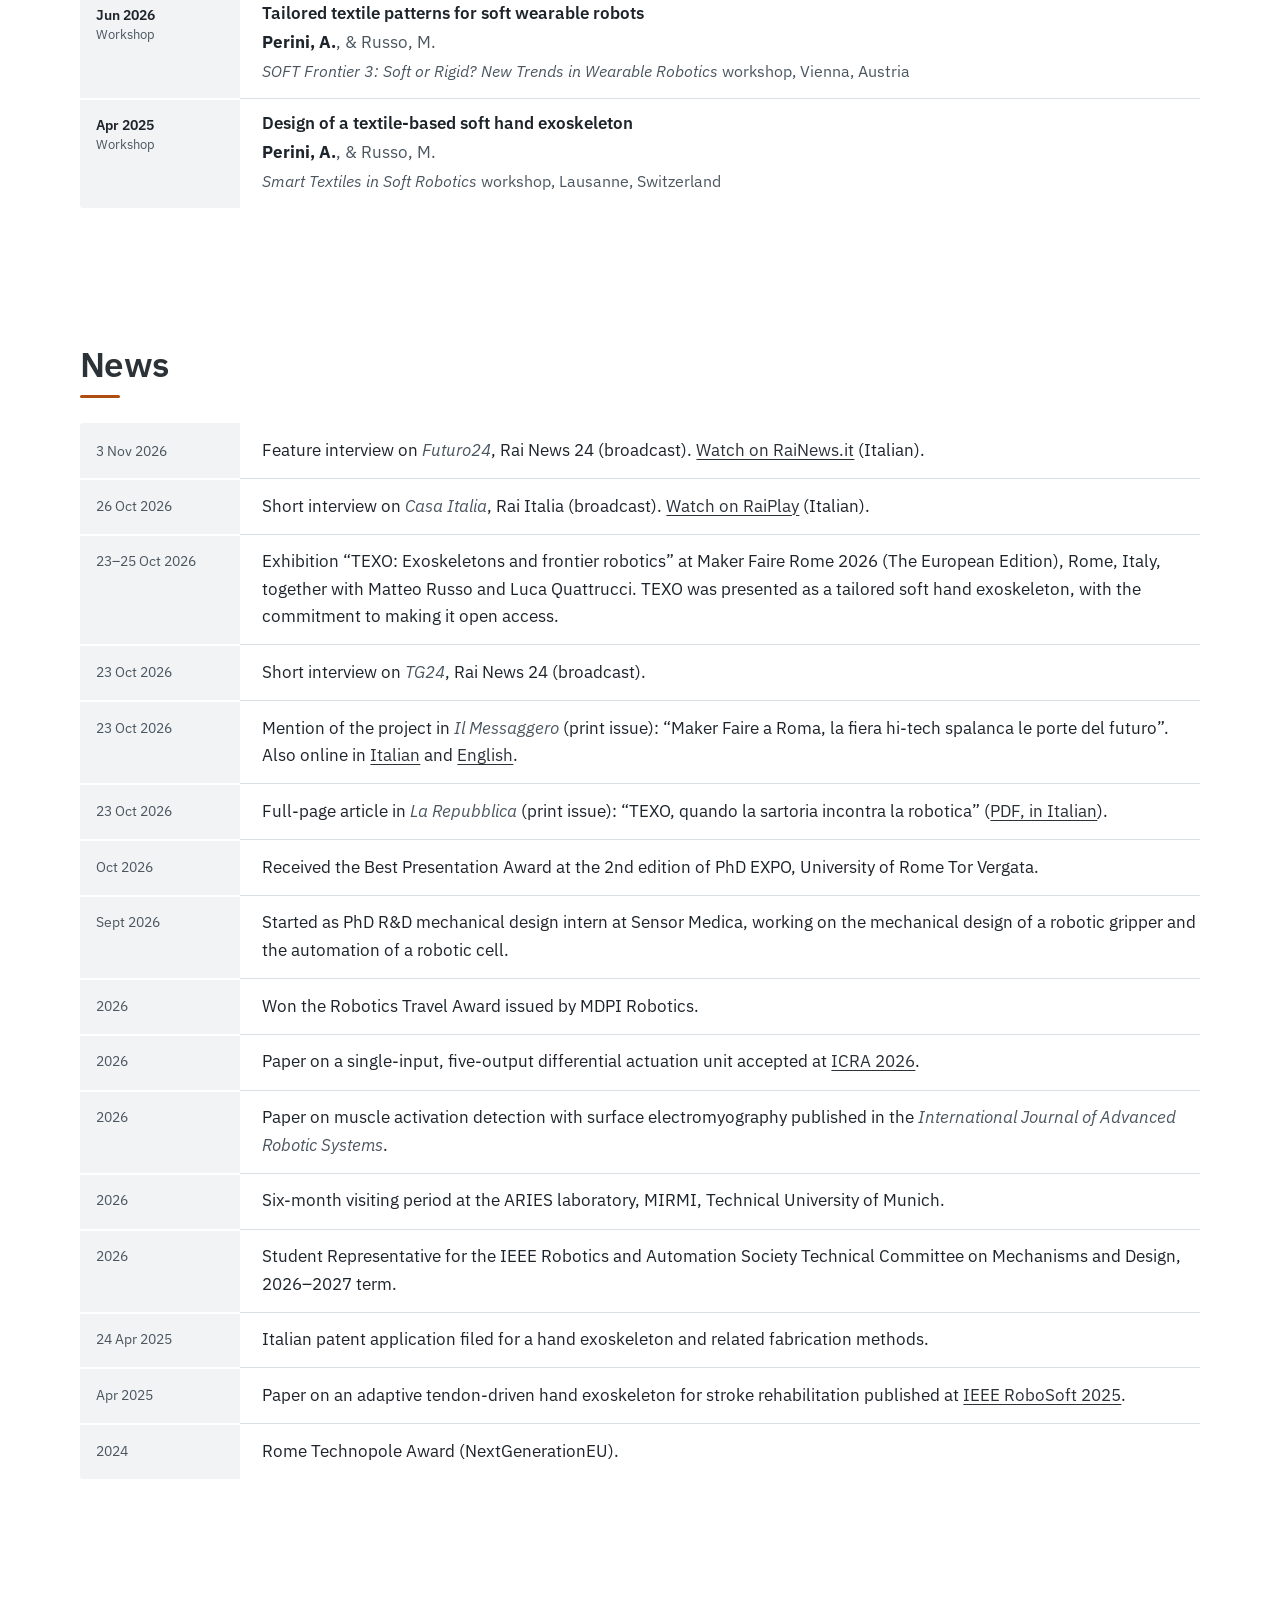
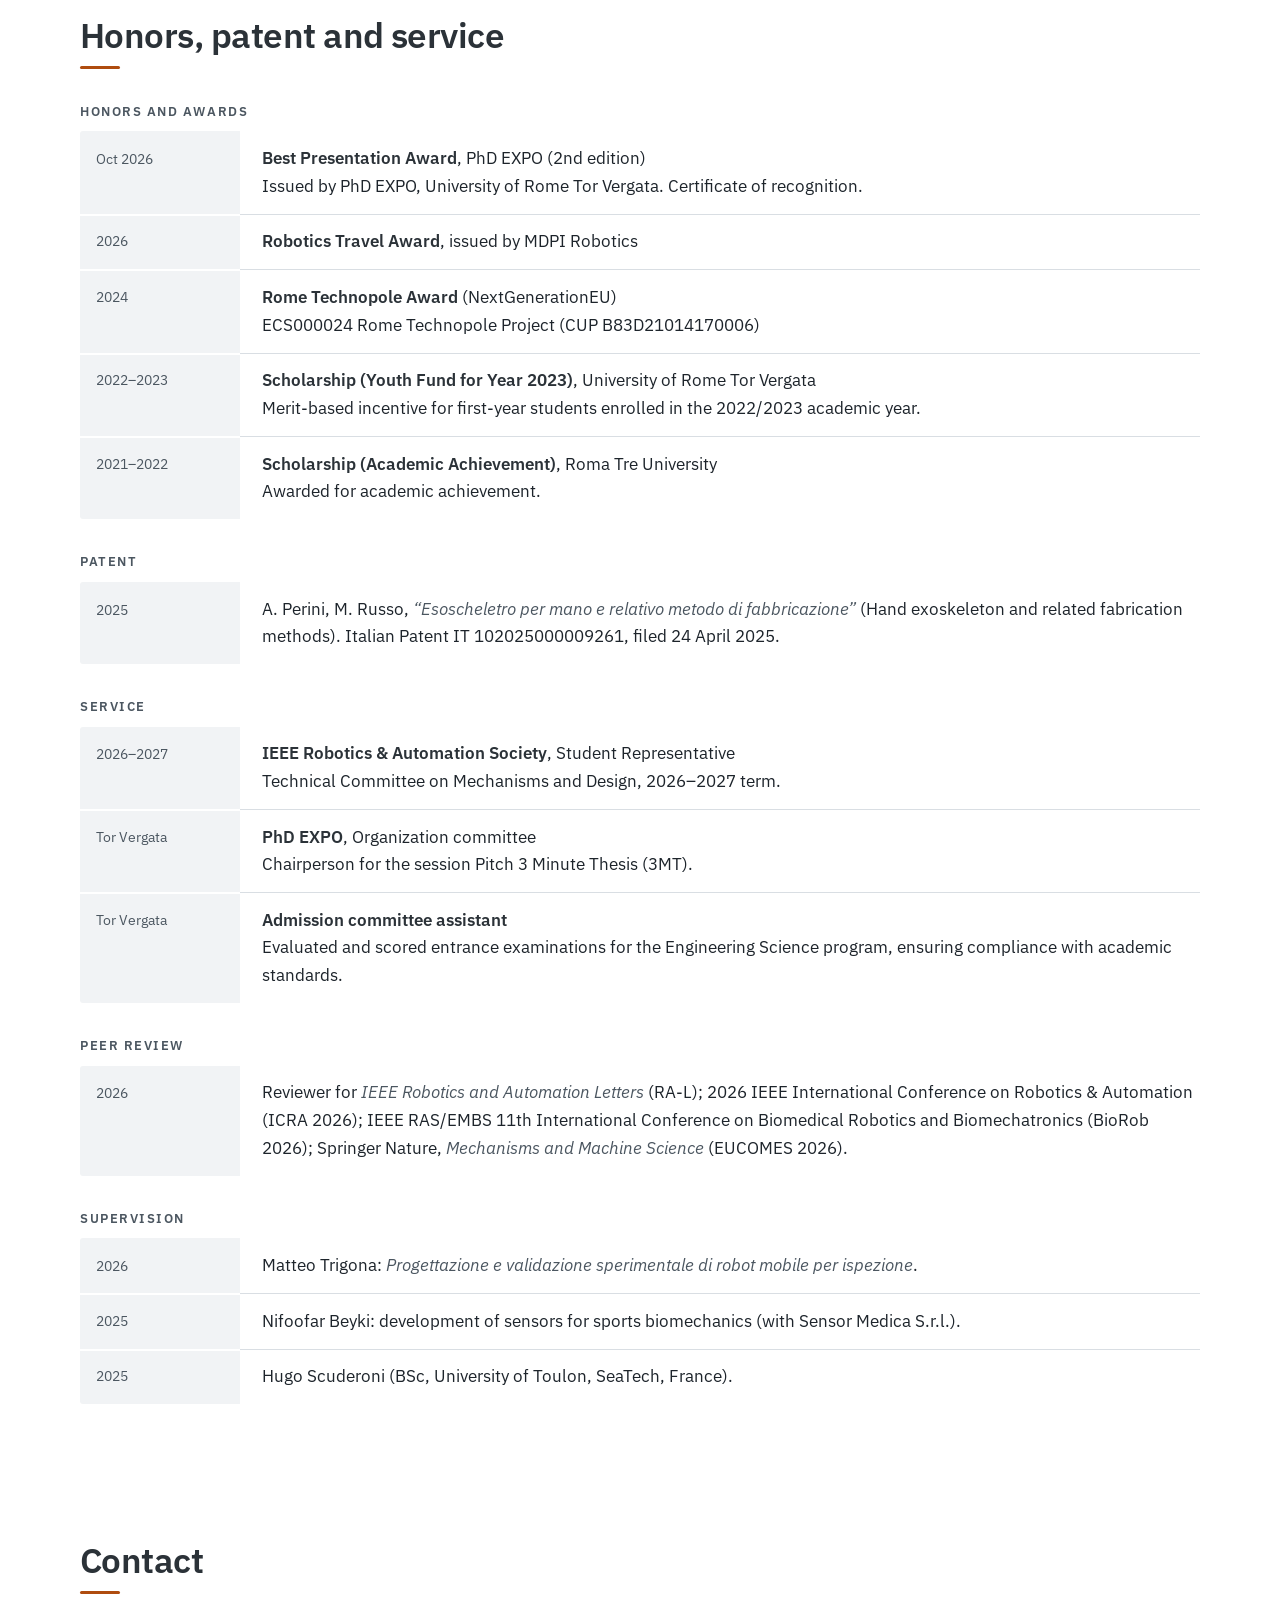
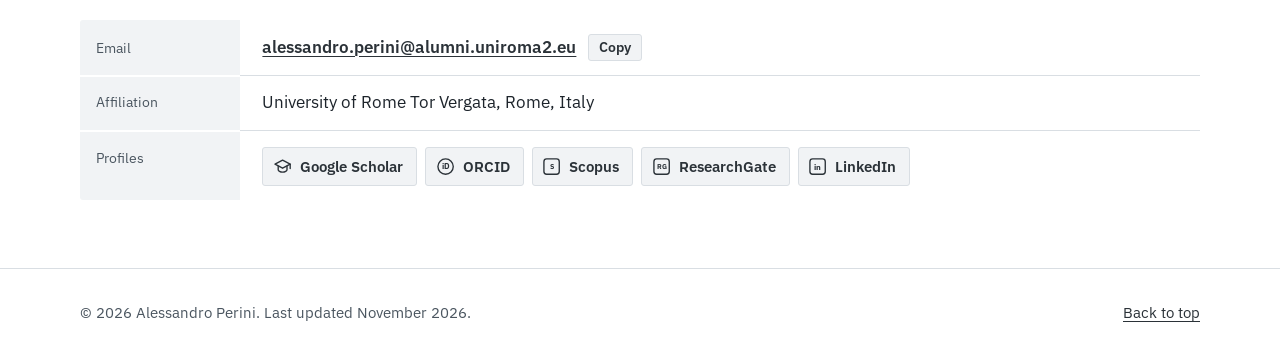
==== commit f2780ade: "Align publications, review work and supervision with the CV Co-Authored-By: Claude Sonnet 5.5 <norep" ====
--- a/index.html
+++ b/index.html
@@ -152,7 +152,7 @@
       <h3>KNEXO</h3>
       <p class="lead">A lightweight (&lt;1.5&nbsp;kg), back-worn soft knee exoskeleton for continuous, terrain-adaptive assistance, developed during a 2026 visit at the ARIES lab (MIRMI, Technical University of Munich).</p>
       <ul class="tags"><li>Knee extension</li><li>Barometric sensing</li><li>Terrain-adaptive control</li></ul>
-      <p class="card-links">Related: <a href="#pub-ral26">IEEE RA-L (in preparation)</a></p>
+      <p class="card-links">Related: <a href="#pub-ral26">IEEE RA-L (under review)</a></p>
           <p class="more"><a href="projects.html#r-knexo">Videos and details &rarr;</a></p>
     </article>
   </div>
@@ -164,6 +164,14 @@
 
     <h3 class="group">Published and accepted</h3>
     <div class="rows pubs">
+      <article class="row" id="pub-iftomm26">
+        <div class="row-k"><span class="yr">2026</span><span class="kind">Conference</span></div>
+        <div class="row-v">
+          <p class="pub-title">Design of a rod-driven soft enveloping gripper</p>
+          <p class="pub-authors"><b>Perini, A.</b>, &amp; Russo, M.</p>
+          <p class="pub-venue"><i>6th IFToMM ITALY Conference</i> <span class="nb">· <a href="https://doi.org/10.1007/978-3-032-35974-2_6" rel="noopener">DOI 10.1007/978-3-032-35974-2_6</a></span></p>
+        </div>
+      </article>
       <article class="row" id="pub-ijars26">
         <div class="row-k"><span class="yr">2026</span><span class="kind">Journal</span></div>
         <div class="row-v">
@@ -198,7 +206,7 @@
       </article>
     </div>
 
-    <h3 class="group">Under review</h3>
+    <h3 class="group">Under review and submitted</h3>
     <div class="rows pubs">
       <article class="row" id="pub-ais26">
         <div class="row-k"><span class="yr">2026</span><span class="kind">Journal</span></div>
@@ -216,16 +224,56 @@
           <p class="pub-venue"><i>IEEE Transactions on Robotics (T-RO)</i></p>
         </div>
       </article>
-    </div>
-
-    <h3 class="group">In preparation</h3>
-    <div class="rows pubs">
       <article class="row" id="pub-ral26">
         <div class="row-k"><span class="yr">2026</span><span class="kind">Journal</span></div>
         <div class="row-v">
           <p class="pub-title">Barometric fusion for continuous variable assistance in a soft knee exoskeleton</p>
           <p class="pub-authors"><b>Perini, A.</b>, Piratoni, M., Tricomi, E., Russo, M., &amp; Masia, L.</p>
           <p class="pub-venue"><i>IEEE Robotics and Automation Letters (RA-L)</i></p>
+        </div>
+      </article>
+    </div>
+
+    <h3 class="group">Workshops and abstracts</h3>
+    <div class="rows pubs">
+      <article class="row">
+        <div class="row-k"><span class="yr">2026</span><span class="kind">Abstract</span></div>
+        <div class="row-v">
+          <p class="pub-title">A soft cable-driven knee-extension exoskeleton for industrial lifting: design and control strategy</p>
+          <p class="pub-authors">Piratoni, M., <b>Perini, A.</b>, Tricomi, E., Patanè, F., &amp; Masia, L.</p>
+          <p class="pub-venue"><i>2026 IEEE International Conference on Cyborg and Bionic Systems (CBS 2026)</i></p>
+        </div>
+      </article>
+      <article class="row">
+        <div class="row-k"><span class="yr">Jul 2026</span><span class="kind">Workshop</span></div>
+        <div class="row-v">
+          <p class="pub-title">Bridging the adoption gap: a lightweight textile hand exoskeleton for real-world assistance</p>
+          <p class="pub-authors"><b>Perini, A.</b>, &amp; Russo, M.</p>
+          <p class="pub-venue"><i>The Mechatronic Arc: Bridging the Gap Between Physical Design and Computational Intelligence</i> workshop, AIM 2026, 7 July, Genova, Italy</p>
+        </div>
+      </article>
+      <article class="row">
+        <div class="row-k"><span class="yr">Jul 2026</span><span class="kind">Workshop</span></div>
+        <div class="row-v">
+          <p class="pub-title">TEXO: a tendon-driven textile glove exoskeleton</p>
+          <p class="pub-authors"><b>Perini, A.</b>, &amp; Russo, M.</p>
+          <p class="pub-venue"><i>HANDS ON! Bringing Upper-Limb Exoskeletons into the Real World</i> workshop, AIM 2026, 7 July, Genova, Italy</p>
+        </div>
+      </article>
+      <article class="row">
+        <div class="row-k"><span class="yr">Jun 2026</span><span class="kind">Workshop</span></div>
+        <div class="row-v">
+          <p class="pub-title">Tailored textile patterns for soft wearable robots</p>
+          <p class="pub-authors"><b>Perini, A.</b>, &amp; Russo, M.</p>
+          <p class="pub-venue"><i>SOFT Frontier 3: Soft or Rigid? New Trends in Wearable Robotics</i> workshop, Vienna, Austria</p>
+        </div>
+      </article>
+      <article class="row">
+        <div class="row-k"><span class="yr">Apr 2025</span><span class="kind">Workshop</span></div>
+        <div class="row-v">
+          <p class="pub-title">Design of a textile-based soft hand exoskeleton</p>
+          <p class="pub-authors"><b>Perini, A.</b>, &amp; Russo, M.</p>
+          <p class="pub-venue"><i>Smart Textiles in Soft Robotics</i> workshop, Lausanne, Switzerland</p>
         </div>
       </article>
     </div>
@@ -280,6 +328,17 @@
       <div class="row"><div class="row-k">Tor Vergata</div><div class="row-v"><p><strong class="org">PhD EXPO</strong>, Organization committee<br>Chairperson for the session Pitch 3 Minute Thesis (3MT).</p></div></div>
       <div class="row"><div class="row-k">Tor Vergata</div><div class="row-v"><p><strong class="org">Admission committee assistant</strong><br>Evaluated and scored entrance examinations for the Engineering Science program, ensuring compliance with academic standards.</p></div></div>
     </div>
+    <h3 class="group">Peer review</h3>
+    <div class="rows">
+      <div class="row"><div class="row-k">2026</div><div class="row-v"><p>Reviewer for <i>IEEE Robotics and Automation Letters</i> (RA-L); 2026 IEEE International Conference on Robotics &amp; Automation (ICRA 2026); IEEE RAS/EMBS 11th International Conference on Biomedical Robotics and Biomechatronics (BioRob 2026); Springer Nature, <i>Mechanisms and Machine Science</i> (EUCOMES 2026).</p></div></div>
+    </div>
+
+    <h3 class="group">Supervision</h3>
+    <div class="rows">
+      <div class="row"><div class="row-k">2026</div><div class="row-v"><p>Matteo Trigona: <i>Progettazione e validazione sperimentale di robot mobile per ispezione</i>.</p></div></div>
+      <div class="row"><div class="row-k">2025</div><div class="row-v"><p>Nifoofar Beyki: development of sensors for sports biomechanics (with Sensor Medica S.r.l.).</p></div></div>
+      <div class="row"><div class="row-k">2025</div><div class="row-v"><p>Hugo Scuderoni (BSc, University of Toulon, SeaTech, France).</p></div></div>
+    </div>
   </div>
 </section>
 
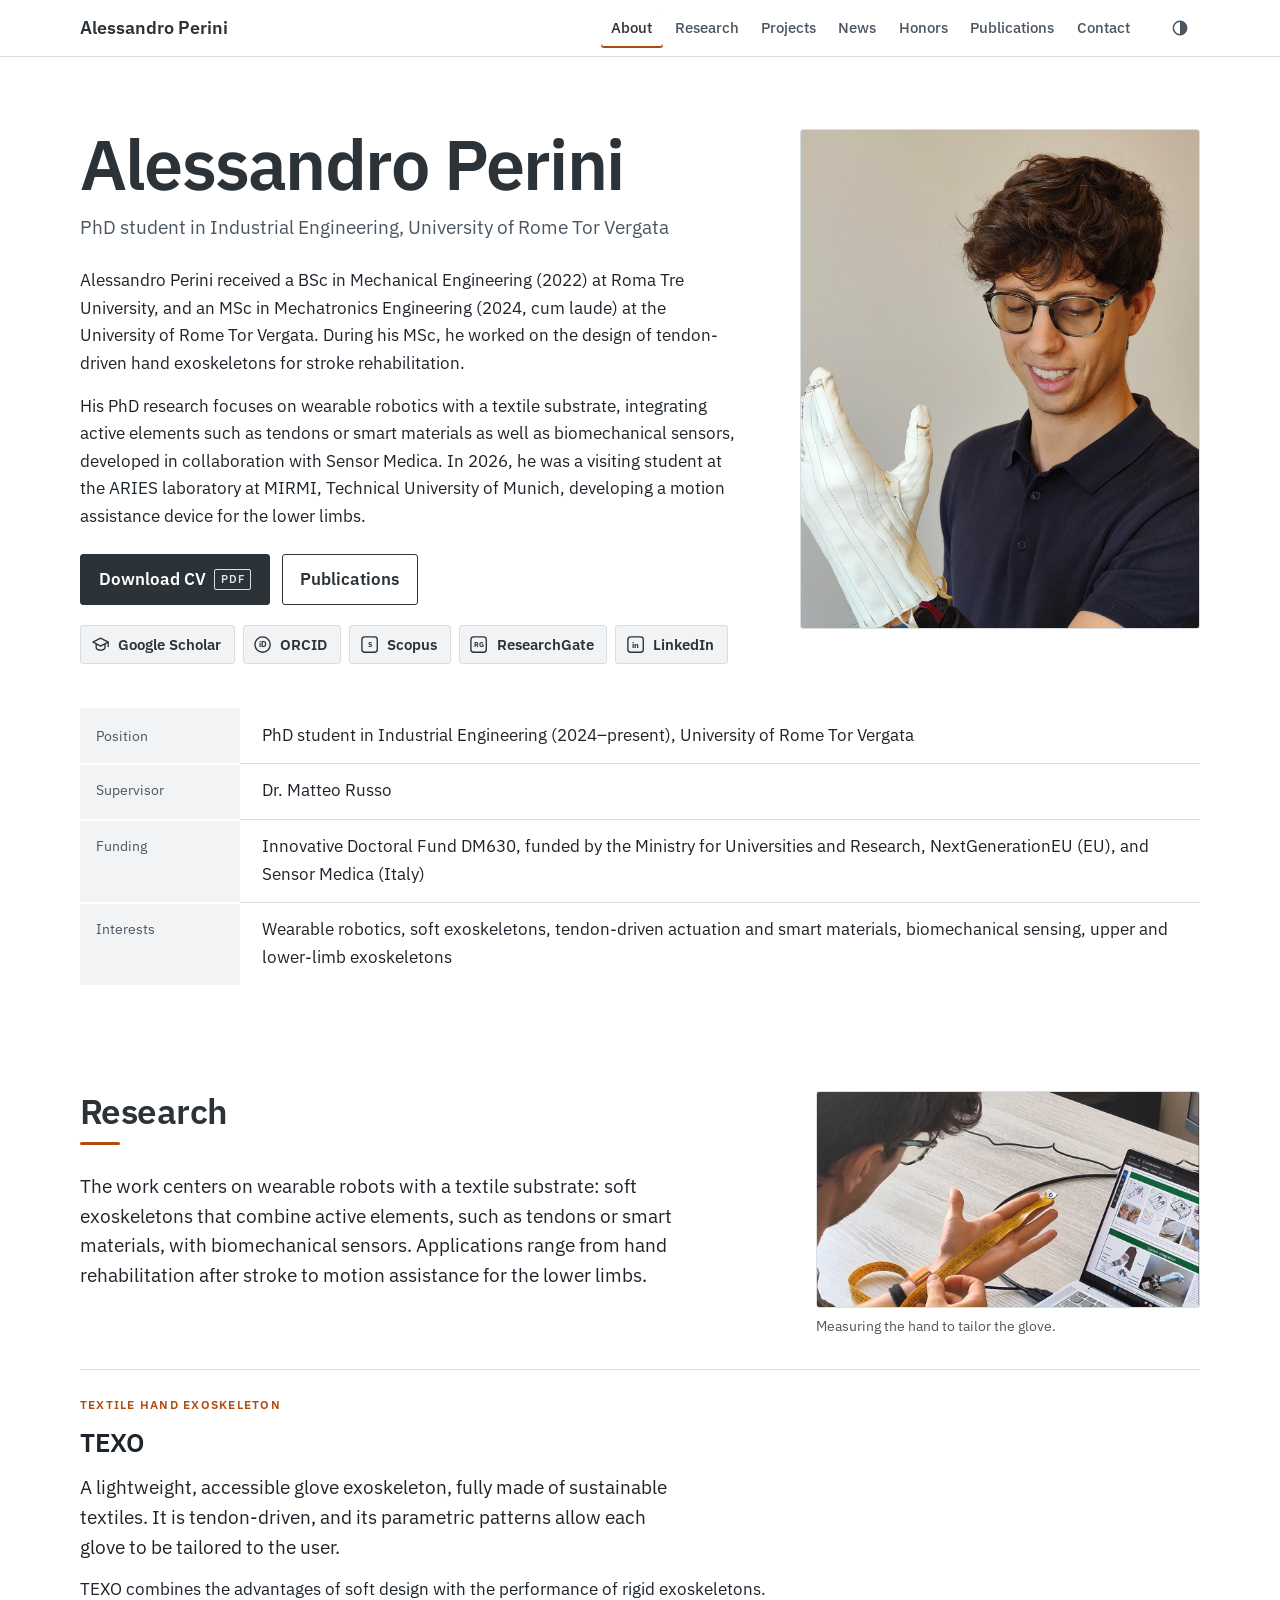
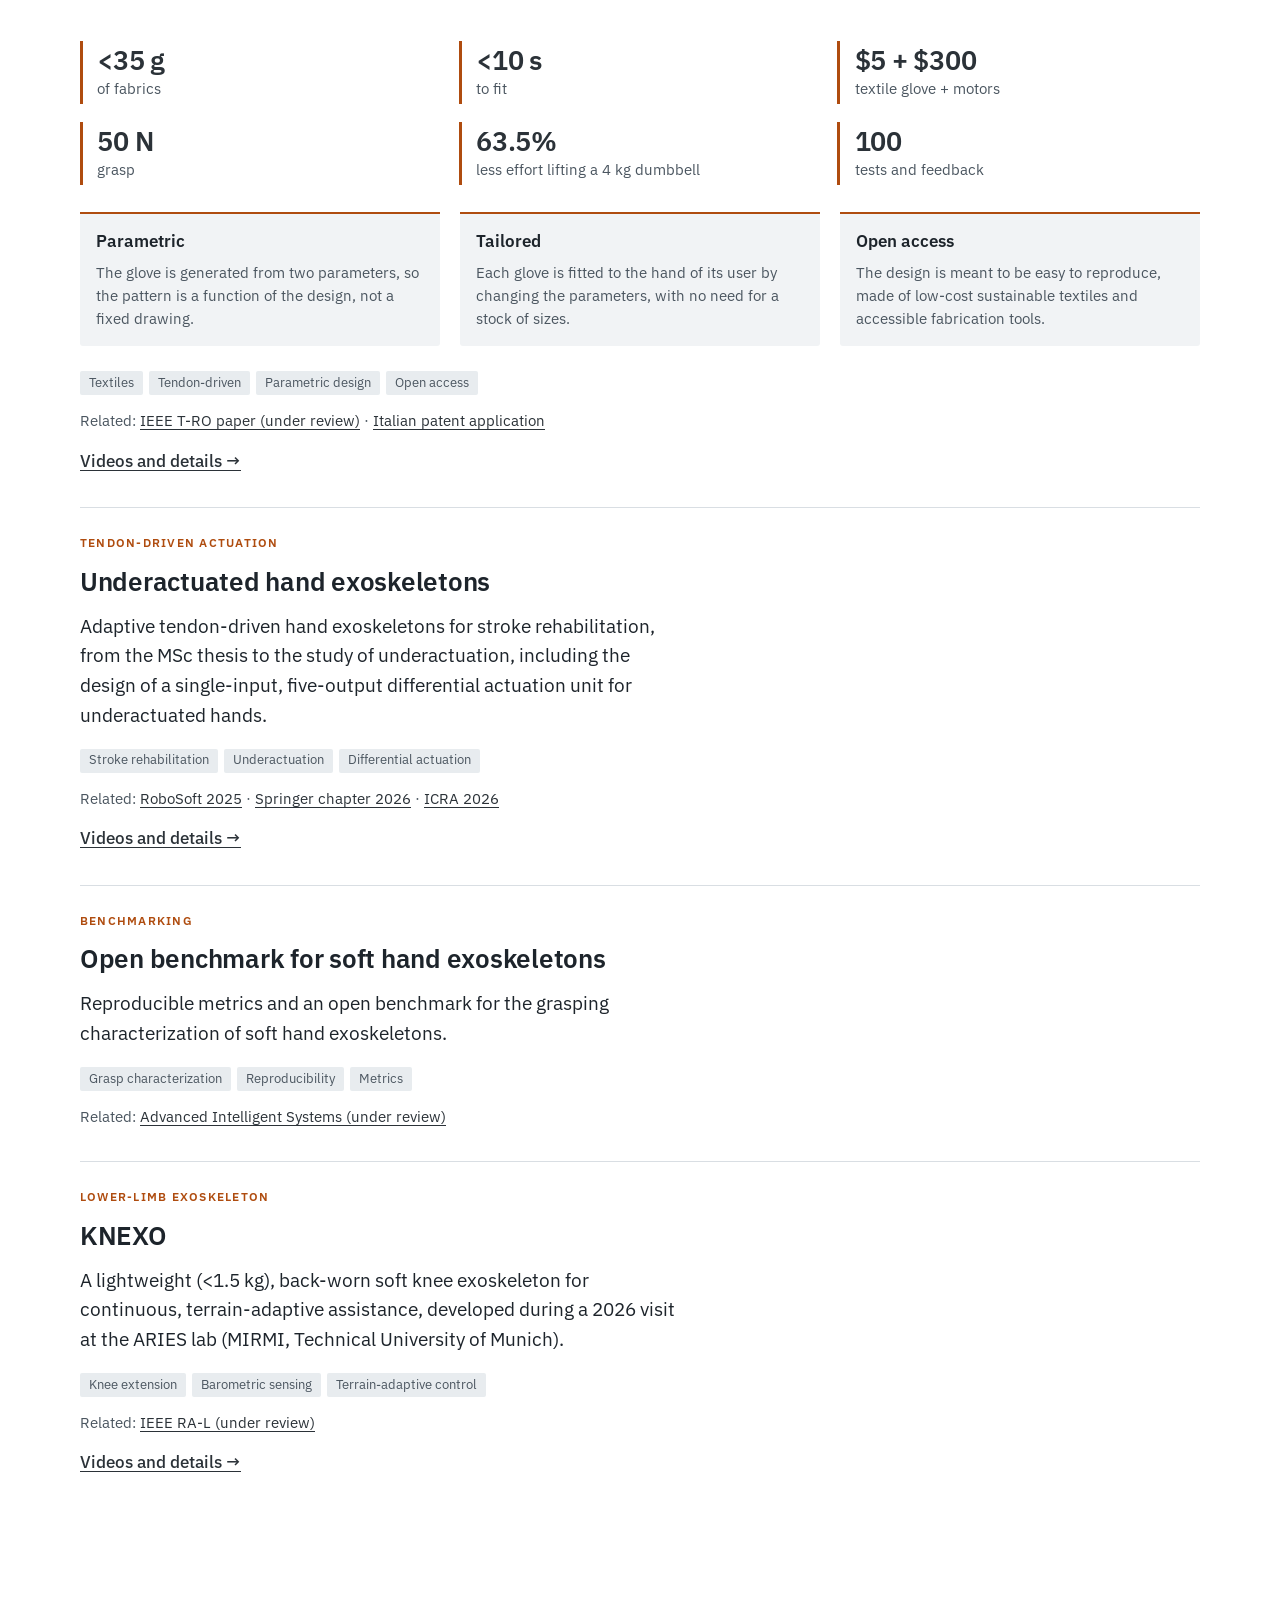
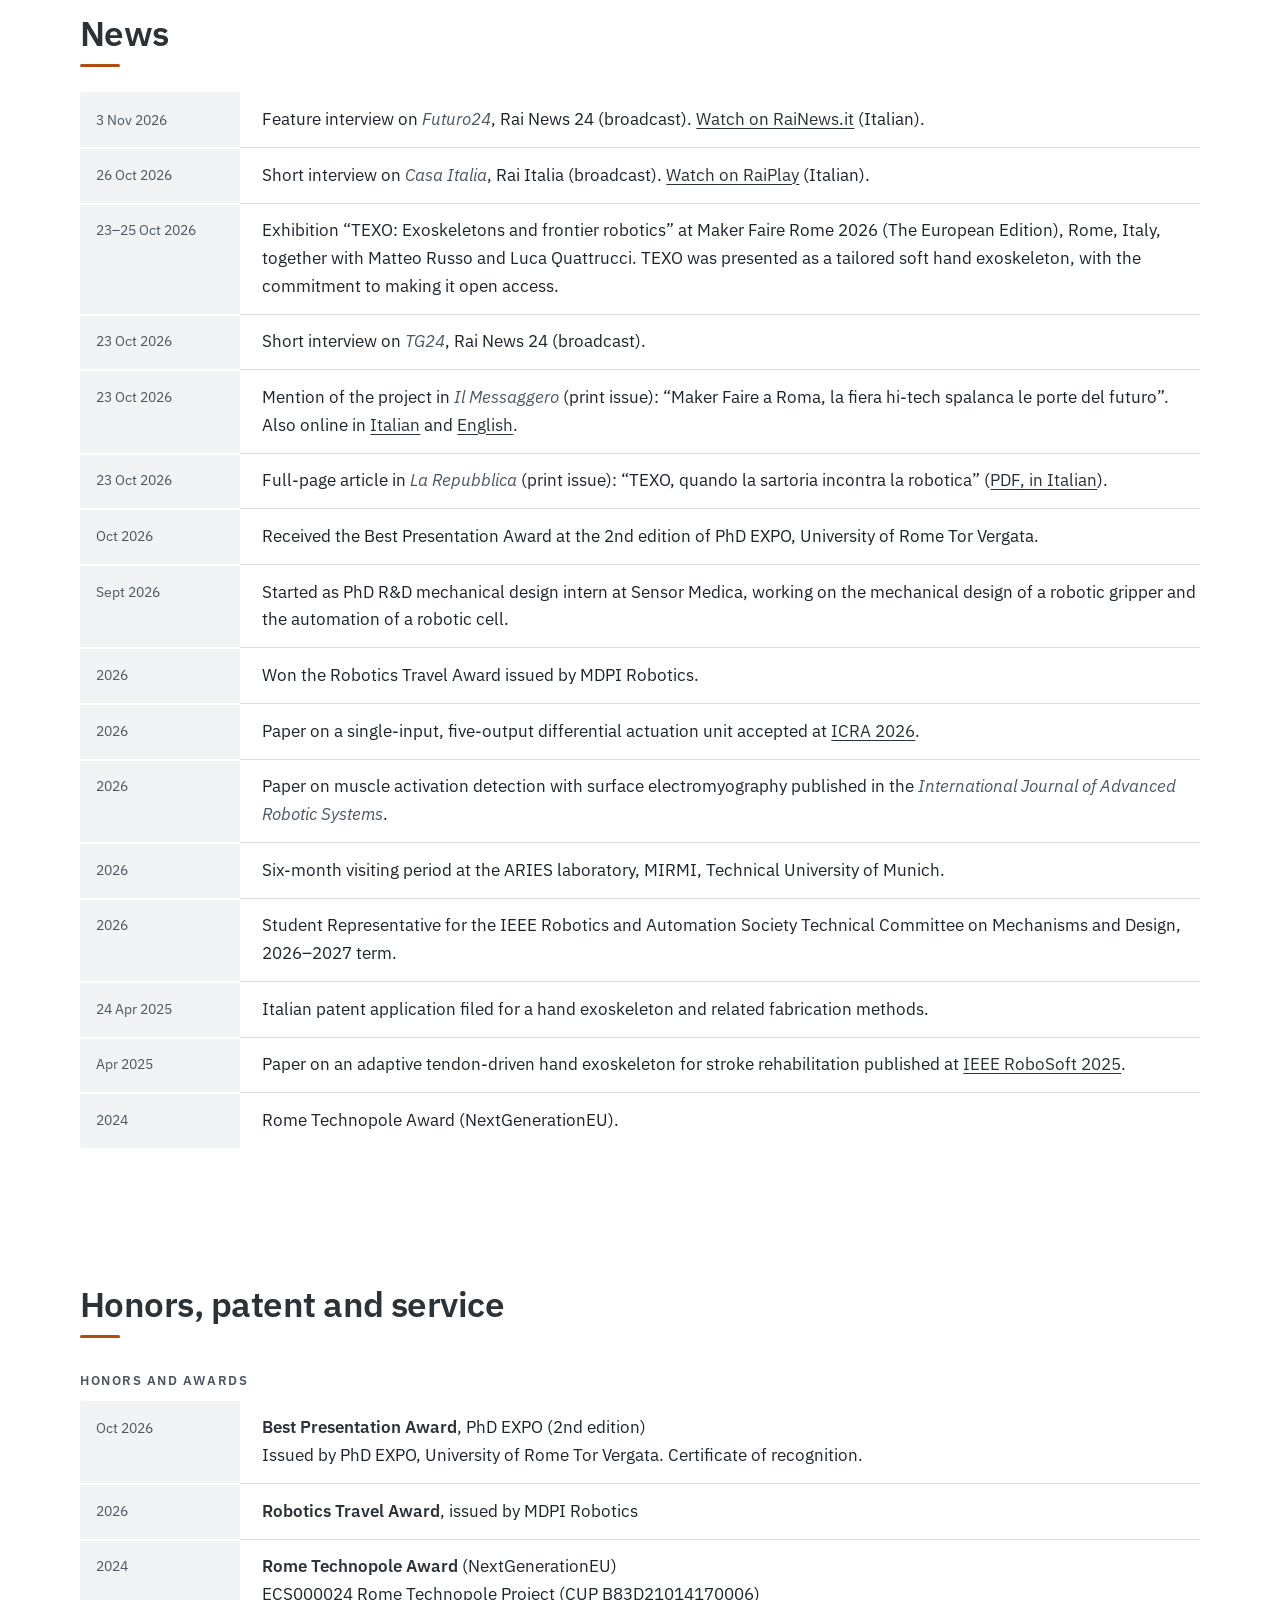
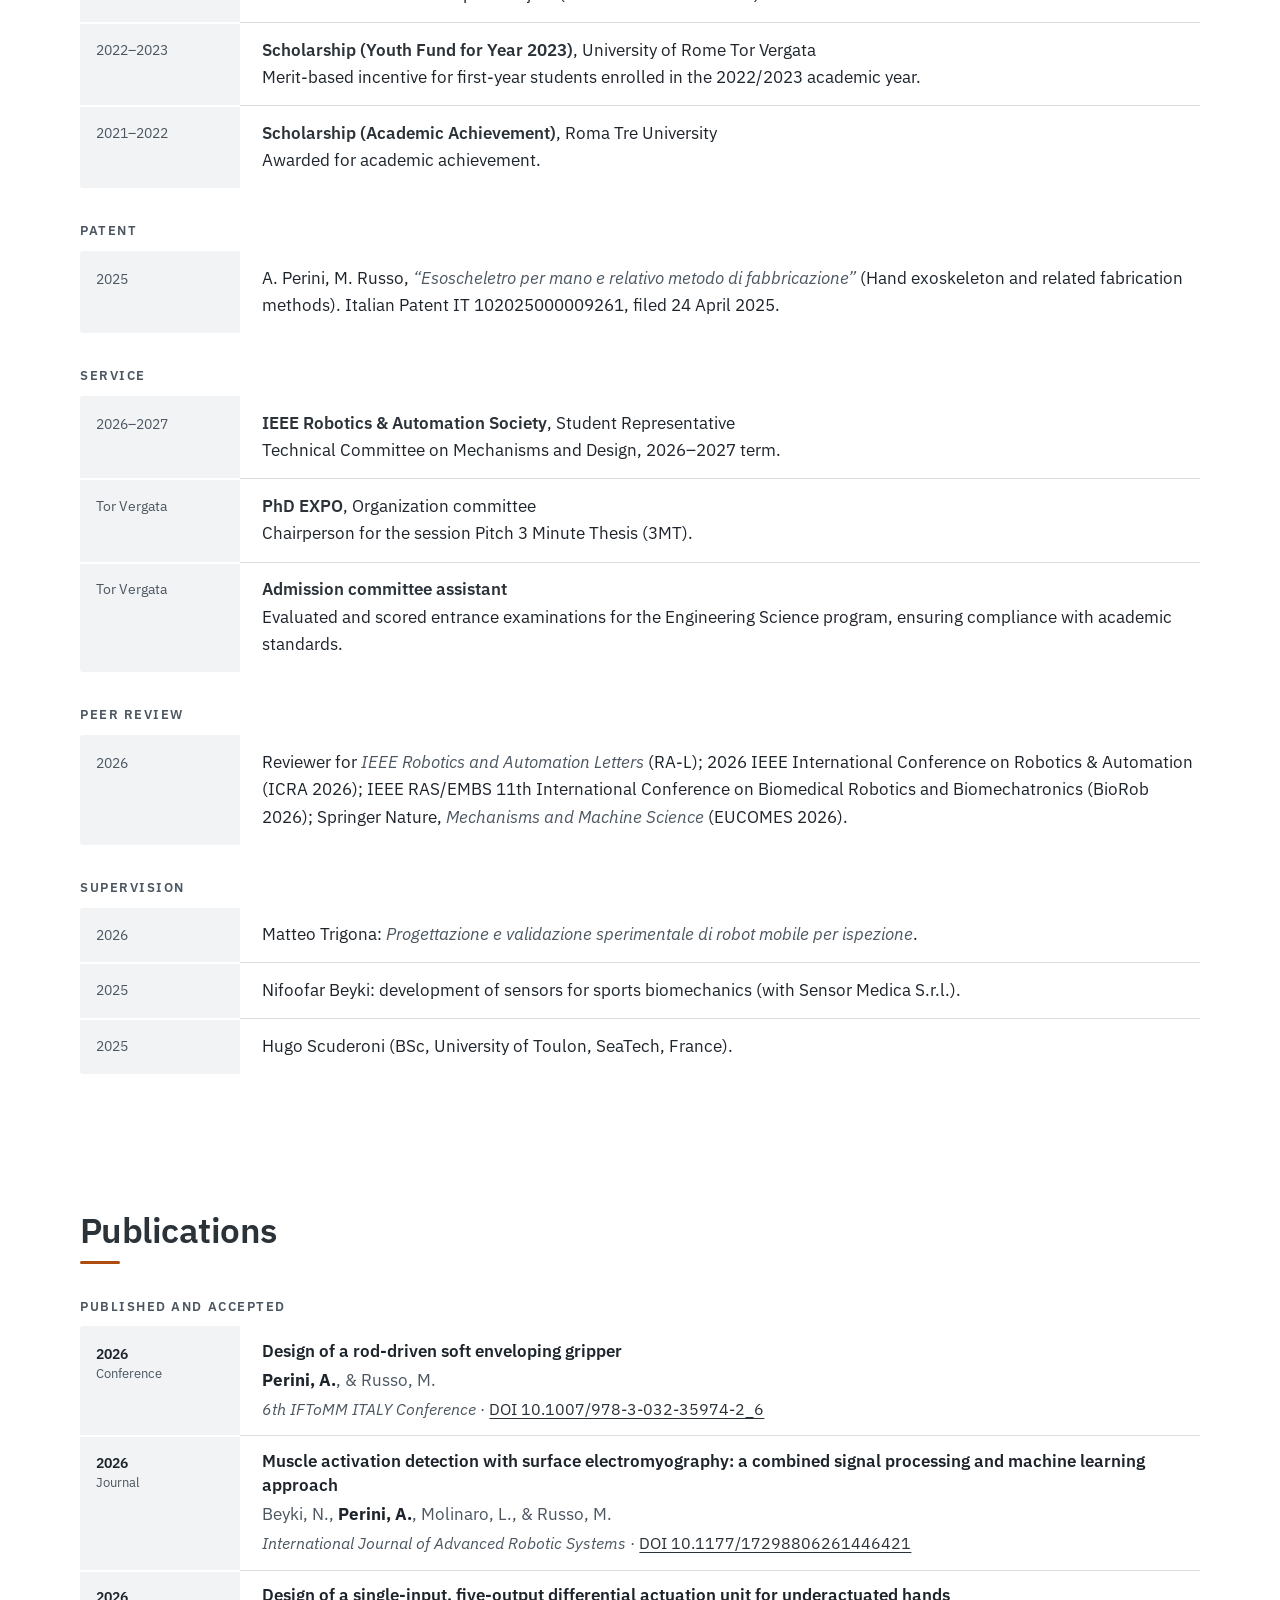
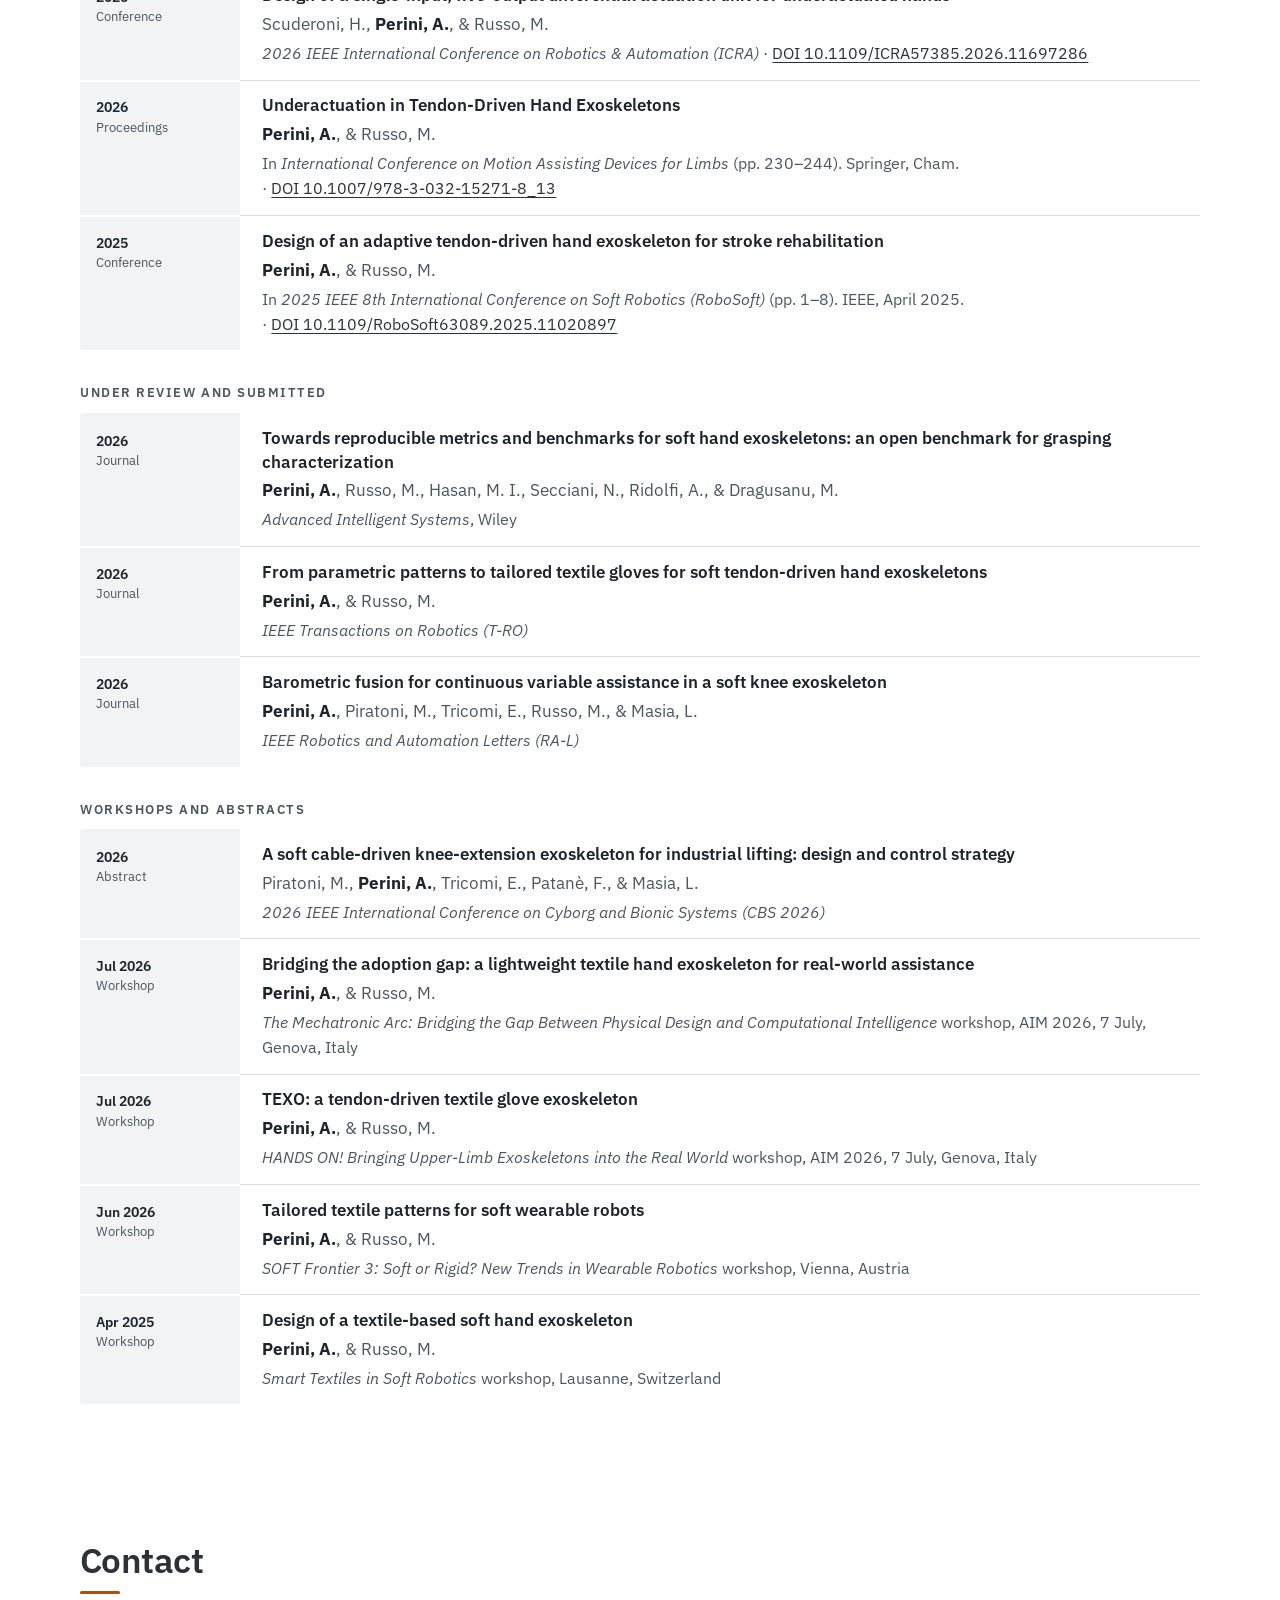
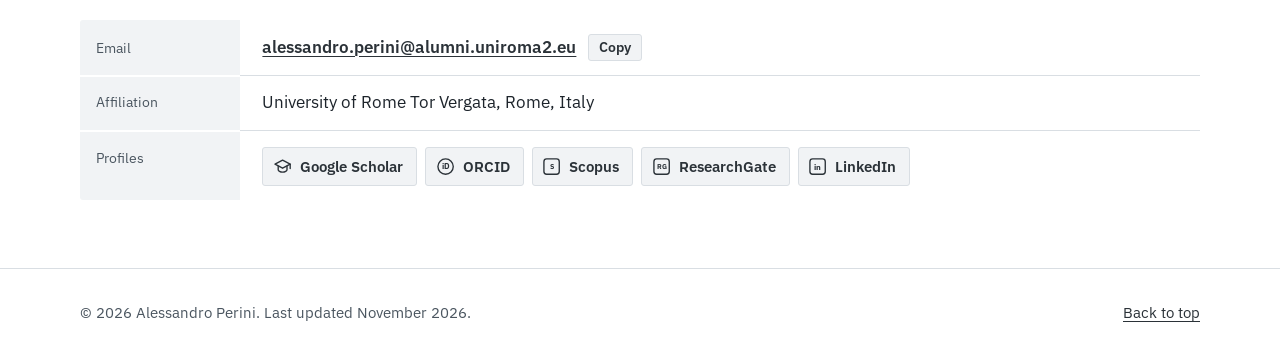
==== commit 0f25e6a4: "Move Publications after Honors, before Contact Co-Authored-By: Claude Sonnet 5.5 <noreply@anthropic." ====
--- a/index.html
+++ b/index.html
@@ -33,9 +33,9 @@
       <a href="#about">About</a>
       <a href="#research">Research</a>
       <a href="projects.html">Projects</a>
-      <a href="#publications">Publications</a>
       <a href="#news">News</a>
       <a href="#honors">Honors</a>
+      <a href="#publications">Publications</a>
       <a href="#contact">Contact</a>
     </nav>
     <div class="bar-tools">
@@ -158,128 +158,6 @@
   </div>
 </section>
 
-<section class="sec" id="publications">
-  <div class="wrap">
-    <h2>Publications</h2>
-
-    <h3 class="group">Published and accepted</h3>
-    <div class="rows pubs">
-      <article class="row" id="pub-iftomm26">
-        <div class="row-k"><span class="yr">2026</span><span class="kind">Conference</span></div>
-        <div class="row-v">
-          <p class="pub-title">Design of a rod-driven soft enveloping gripper</p>
-          <p class="pub-authors"><b>Perini, A.</b>, &amp; Russo, M.</p>
-          <p class="pub-venue"><i>6th IFToMM ITALY Conference</i> <span class="nb">· <a href="https://doi.org/10.1007/978-3-032-35974-2_6" rel="noopener">DOI 10.1007/978-3-032-35974-2_6</a></span></p>
-        </div>
-      </article>
-      <article class="row" id="pub-ijars26">
-        <div class="row-k"><span class="yr">2026</span><span class="kind">Journal</span></div>
-        <div class="row-v">
-          <p class="pub-title">Muscle activation detection with surface electromyography: a combined signal processing and machine learning approach</p>
-          <p class="pub-authors">Beyki, N., <b>Perini, A.</b>, Molinaro, L., &amp; Russo, M.</p>
-          <p class="pub-venue"><i>International Journal of Advanced Robotic Systems</i> <span class="nb">· <a href="https://doi.org/10.1177/17298806261446421" rel="noopener">DOI 10.1177/17298806261446421</a></span></p>
-        </div>
-      </article>
-      <article class="row" id="pub-icra26">
-        <div class="row-k"><span class="yr">2026</span><span class="kind">Conference</span></div>
-        <div class="row-v">
-          <p class="pub-title">Design of a single-input, five-output differential actuation unit for underactuated hands</p>
-          <p class="pub-authors">Scuderoni, H., <b>Perini, A.</b>, &amp; Russo, M.</p>
-          <p class="pub-venue"><i>2026 IEEE International Conference on Robotics &amp; Automation (ICRA)</i> <span class="nb">· <a href="https://doi.org/10.1109/ICRA57385.2026.11697286" rel="noopener">DOI 10.1109/ICRA57385.2026.11697286</a></span></p>
-        </div>
-      </article>
-      <article class="row" id="pub-springer26">
-        <div class="row-k"><span class="yr">2026</span><span class="kind">Proceedings</span></div>
-        <div class="row-v">
-          <p class="pub-title">Underactuation in Tendon-Driven Hand Exoskeletons</p>
-          <p class="pub-authors"><b>Perini, A.</b>, &amp; Russo, M.</p>
-          <p class="pub-venue">In <i>International Conference on Motion Assisting Devices for Limbs</i> (pp. 230–244). Springer, Cham. <span class="nb">· <a href="https://doi.org/10.1007/978-3-032-15271-8_13" rel="noopener">DOI 10.1007/978-3-032-15271-8_13</a></span></p>
-        </div>
-      </article>
-      <article class="row" id="pub-robosoft25">
-        <div class="row-k"><span class="yr">2025</span><span class="kind">Conference</span></div>
-        <div class="row-v">
-          <p class="pub-title">Design of an adaptive tendon-driven hand exoskeleton for stroke rehabilitation</p>
-          <p class="pub-authors"><b>Perini, A.</b>, &amp; Russo, M.</p>
-          <p class="pub-venue">In <i>2025 IEEE 8th International Conference on Soft Robotics (RoboSoft)</i> (pp. 1–8). IEEE, April 2025. <span class="nb">· <a href="https://doi.org/10.1109/RoboSoft63089.2025.11020897" rel="noopener">DOI 10.1109/RoboSoft63089.2025.11020897</a></span></p>
-        </div>
-      </article>
-    </div>
-
-    <h3 class="group">Under review and submitted</h3>
-    <div class="rows pubs">
-      <article class="row" id="pub-ais26">
-        <div class="row-k"><span class="yr">2026</span><span class="kind">Journal</span></div>
-        <div class="row-v">
-          <p class="pub-title">Towards reproducible metrics and benchmarks for soft hand exoskeletons: an open benchmark for grasping characterization</p>
-          <p class="pub-authors"><b>Perini, A.</b>, Russo, M., Hasan, M. I., Secciani, N., Ridolfi, A., &amp; Dragusanu, M.</p>
-          <p class="pub-venue"><i>Advanced Intelligent Systems</i>, Wiley</p>
-        </div>
-      </article>
-      <article class="row" id="pub-tro26">
-        <div class="row-k"><span class="yr">2026</span><span class="kind">Journal</span></div>
-        <div class="row-v">
-          <p class="pub-title">From parametric patterns to tailored textile gloves for soft tendon-driven hand exoskeletons</p>
-          <p class="pub-authors"><b>Perini, A.</b>, &amp; Russo, M.</p>
-          <p class="pub-venue"><i>IEEE Transactions on Robotics (T-RO)</i></p>
-        </div>
-      </article>
-      <article class="row" id="pub-ral26">
-        <div class="row-k"><span class="yr">2026</span><span class="kind">Journal</span></div>
-        <div class="row-v">
-          <p class="pub-title">Barometric fusion for continuous variable assistance in a soft knee exoskeleton</p>
-          <p class="pub-authors"><b>Perini, A.</b>, Piratoni, M., Tricomi, E., Russo, M., &amp; Masia, L.</p>
-          <p class="pub-venue"><i>IEEE Robotics and Automation Letters (RA-L)</i></p>
-        </div>
-      </article>
-    </div>
-
-    <h3 class="group">Workshops and abstracts</h3>
-    <div class="rows pubs">
-      <article class="row">
-        <div class="row-k"><span class="yr">2026</span><span class="kind">Abstract</span></div>
-        <div class="row-v">
-          <p class="pub-title">A soft cable-driven knee-extension exoskeleton for industrial lifting: design and control strategy</p>
-          <p class="pub-authors">Piratoni, M., <b>Perini, A.</b>, Tricomi, E., Patanè, F., &amp; Masia, L.</p>
-          <p class="pub-venue"><i>2026 IEEE International Conference on Cyborg and Bionic Systems (CBS 2026)</i></p>
-        </div>
-      </article>
-      <article class="row">
-        <div class="row-k"><span class="yr">Jul 2026</span><span class="kind">Workshop</span></div>
-        <div class="row-v">
-          <p class="pub-title">Bridging the adoption gap: a lightweight textile hand exoskeleton for real-world assistance</p>
-          <p class="pub-authors"><b>Perini, A.</b>, &amp; Russo, M.</p>
-          <p class="pub-venue"><i>The Mechatronic Arc: Bridging the Gap Between Physical Design and Computational Intelligence</i> workshop, AIM 2026, 7 July, Genova, Italy</p>
-        </div>
-      </article>
-      <article class="row">
-        <div class="row-k"><span class="yr">Jul 2026</span><span class="kind">Workshop</span></div>
-        <div class="row-v">
-          <p class="pub-title">TEXO: a tendon-driven textile glove exoskeleton</p>
-          <p class="pub-authors"><b>Perini, A.</b>, &amp; Russo, M.</p>
-          <p class="pub-venue"><i>HANDS ON! Bringing Upper-Limb Exoskeletons into the Real World</i> workshop, AIM 2026, 7 July, Genova, Italy</p>
-        </div>
-      </article>
-      <article class="row">
-        <div class="row-k"><span class="yr">Jun 2026</span><span class="kind">Workshop</span></div>
-        <div class="row-v">
-          <p class="pub-title">Tailored textile patterns for soft wearable robots</p>
-          <p class="pub-authors"><b>Perini, A.</b>, &amp; Russo, M.</p>
-          <p class="pub-venue"><i>SOFT Frontier 3: Soft or Rigid? New Trends in Wearable Robotics</i> workshop, Vienna, Austria</p>
-        </div>
-      </article>
-      <article class="row">
-        <div class="row-k"><span class="yr">Apr 2025</span><span class="kind">Workshop</span></div>
-        <div class="row-v">
-          <p class="pub-title">Design of a textile-based soft hand exoskeleton</p>
-          <p class="pub-authors"><b>Perini, A.</b>, &amp; Russo, M.</p>
-          <p class="pub-venue"><i>Smart Textiles in Soft Robotics</i> workshop, Lausanne, Switzerland</p>
-        </div>
-      </article>
-    </div>
-  </div>
-</section>
-
 <section class="sec" id="news">
   <div class="wrap">
     <h2>News</h2>
@@ -342,6 +220,128 @@
   </div>
 </section>
 
+<section class="sec" id="publications">
+  <div class="wrap">
+    <h2>Publications</h2>
+
+    <h3 class="group">Published and accepted</h3>
+    <div class="rows pubs">
+      <article class="row" id="pub-iftomm26">
+        <div class="row-k"><span class="yr">2026</span><span class="kind">Conference</span></div>
+        <div class="row-v">
+          <p class="pub-title">Design of a rod-driven soft enveloping gripper</p>
+          <p class="pub-authors"><b>Perini, A.</b>, &amp; Russo, M.</p>
+          <p class="pub-venue"><i>6th IFToMM ITALY Conference</i> <span class="nb">· <a href="https://doi.org/10.1007/978-3-032-35974-2_6" rel="noopener">DOI 10.1007/978-3-032-35974-2_6</a></span></p>
+        </div>
+      </article>
+      <article class="row" id="pub-ijars26">
+        <div class="row-k"><span class="yr">2026</span><span class="kind">Journal</span></div>
+        <div class="row-v">
+          <p class="pub-title">Muscle activation detection with surface electromyography: a combined signal processing and machine learning approach</p>
+          <p class="pub-authors">Beyki, N., <b>Perini, A.</b>, Molinaro, L., &amp; Russo, M.</p>
+          <p class="pub-venue"><i>International Journal of Advanced Robotic Systems</i> <span class="nb">· <a href="https://doi.org/10.1177/17298806261446421" rel="noopener">DOI 10.1177/17298806261446421</a></span></p>
+        </div>
+      </article>
+      <article class="row" id="pub-icra26">
+        <div class="row-k"><span class="yr">2026</span><span class="kind">Conference</span></div>
+        <div class="row-v">
+          <p class="pub-title">Design of a single-input, five-output differential actuation unit for underactuated hands</p>
+          <p class="pub-authors">Scuderoni, H., <b>Perini, A.</b>, &amp; Russo, M.</p>
+          <p class="pub-venue"><i>2026 IEEE International Conference on Robotics &amp; Automation (ICRA)</i> <span class="nb">· <a href="https://doi.org/10.1109/ICRA57385.2026.11697286" rel="noopener">DOI 10.1109/ICRA57385.2026.11697286</a></span></p>
+        </div>
+      </article>
+      <article class="row" id="pub-springer26">
+        <div class="row-k"><span class="yr">2026</span><span class="kind">Proceedings</span></div>
+        <div class="row-v">
+          <p class="pub-title">Underactuation in Tendon-Driven Hand Exoskeletons</p>
+          <p class="pub-authors"><b>Perini, A.</b>, &amp; Russo, M.</p>
+          <p class="pub-venue">In <i>International Conference on Motion Assisting Devices for Limbs</i> (pp. 230–244). Springer, Cham. <span class="nb">· <a href="https://doi.org/10.1007/978-3-032-15271-8_13" rel="noopener">DOI 10.1007/978-3-032-15271-8_13</a></span></p>
+        </div>
+      </article>
+      <article class="row" id="pub-robosoft25">
+        <div class="row-k"><span class="yr">2025</span><span class="kind">Conference</span></div>
+        <div class="row-v">
+          <p class="pub-title">Design of an adaptive tendon-driven hand exoskeleton for stroke rehabilitation</p>
+          <p class="pub-authors"><b>Perini, A.</b>, &amp; Russo, M.</p>
+          <p class="pub-venue">In <i>2025 IEEE 8th International Conference on Soft Robotics (RoboSoft)</i> (pp. 1–8). IEEE, April 2025. <span class="nb">· <a href="https://doi.org/10.1109/RoboSoft63089.2025.11020897" rel="noopener">DOI 10.1109/RoboSoft63089.2025.11020897</a></span></p>
+        </div>
+      </article>
+    </div>
+
+    <h3 class="group">Under review and submitted</h3>
+    <div class="rows pubs">
+      <article class="row" id="pub-ais26">
+        <div class="row-k"><span class="yr">2026</span><span class="kind">Journal</span></div>
+        <div class="row-v">
+          <p class="pub-title">Towards reproducible metrics and benchmarks for soft hand exoskeletons: an open benchmark for grasping characterization</p>
+          <p class="pub-authors"><b>Perini, A.</b>, Russo, M., Hasan, M. I., Secciani, N., Ridolfi, A., &amp; Dragusanu, M.</p>
+          <p class="pub-venue"><i>Advanced Intelligent Systems</i>, Wiley</p>
+        </div>
+      </article>
+      <article class="row" id="pub-tro26">
+        <div class="row-k"><span class="yr">2026</span><span class="kind">Journal</span></div>
+        <div class="row-v">
+          <p class="pub-title">From parametric patterns to tailored textile gloves for soft tendon-driven hand exoskeletons</p>
+          <p class="pub-authors"><b>Perini, A.</b>, &amp; Russo, M.</p>
+          <p class="pub-venue"><i>IEEE Transactions on Robotics (T-RO)</i></p>
+        </div>
+      </article>
+      <article class="row" id="pub-ral26">
+        <div class="row-k"><span class="yr">2026</span><span class="kind">Journal</span></div>
+        <div class="row-v">
+          <p class="pub-title">Barometric fusion for continuous variable assistance in a soft knee exoskeleton</p>
+          <p class="pub-authors"><b>Perini, A.</b>, Piratoni, M., Tricomi, E., Russo, M., &amp; Masia, L.</p>
+          <p class="pub-venue"><i>IEEE Robotics and Automation Letters (RA-L)</i></p>
+        </div>
+      </article>
+    </div>
+
+    <h3 class="group">Workshops and abstracts</h3>
+    <div class="rows pubs">
+      <article class="row">
+        <div class="row-k"><span class="yr">2026</span><span class="kind">Abstract</span></div>
+        <div class="row-v">
+          <p class="pub-title">A soft cable-driven knee-extension exoskeleton for industrial lifting: design and control strategy</p>
+          <p class="pub-authors">Piratoni, M., <b>Perini, A.</b>, Tricomi, E., Patanè, F., &amp; Masia, L.</p>
+          <p class="pub-venue"><i>2026 IEEE International Conference on Cyborg and Bionic Systems (CBS 2026)</i></p>
+        </div>
+      </article>
+      <article class="row">
+        <div class="row-k"><span class="yr">Jul 2026</span><span class="kind">Workshop</span></div>
+        <div class="row-v">
+          <p class="pub-title">Bridging the adoption gap: a lightweight textile hand exoskeleton for real-world assistance</p>
+          <p class="pub-authors"><b>Perini, A.</b>, &amp; Russo, M.</p>
+          <p class="pub-venue"><i>The Mechatronic Arc: Bridging the Gap Between Physical Design and Computational Intelligence</i> workshop, AIM 2026, 7 July, Genova, Italy</p>
+        </div>
+      </article>
+      <article class="row">
+        <div class="row-k"><span class="yr">Jul 2026</span><span class="kind">Workshop</span></div>
+        <div class="row-v">
+          <p class="pub-title">TEXO: a tendon-driven textile glove exoskeleton</p>
+          <p class="pub-authors"><b>Perini, A.</b>, &amp; Russo, M.</p>
+          <p class="pub-venue"><i>HANDS ON! Bringing Upper-Limb Exoskeletons into the Real World</i> workshop, AIM 2026, 7 July, Genova, Italy</p>
+        </div>
+      </article>
+      <article class="row">
+        <div class="row-k"><span class="yr">Jun 2026</span><span class="kind">Workshop</span></div>
+        <div class="row-v">
+          <p class="pub-title">Tailored textile patterns for soft wearable robots</p>
+          <p class="pub-authors"><b>Perini, A.</b>, &amp; Russo, M.</p>
+          <p class="pub-venue"><i>SOFT Frontier 3: Soft or Rigid? New Trends in Wearable Robotics</i> workshop, Vienna, Austria</p>
+        </div>
+      </article>
+      <article class="row">
+        <div class="row-k"><span class="yr">Apr 2025</span><span class="kind">Workshop</span></div>
+        <div class="row-v">
+          <p class="pub-title">Design of a textile-based soft hand exoskeleton</p>
+          <p class="pub-authors"><b>Perini, A.</b>, &amp; Russo, M.</p>
+          <p class="pub-venue"><i>Smart Textiles in Soft Robotics</i> workshop, Lausanne, Switzerland</p>
+        </div>
+      </article>
+    </div>
+  </div>
+</section>
+
 <section class="sec" id="contact">
   <div class="wrap">
     <h2>Contact</h2>
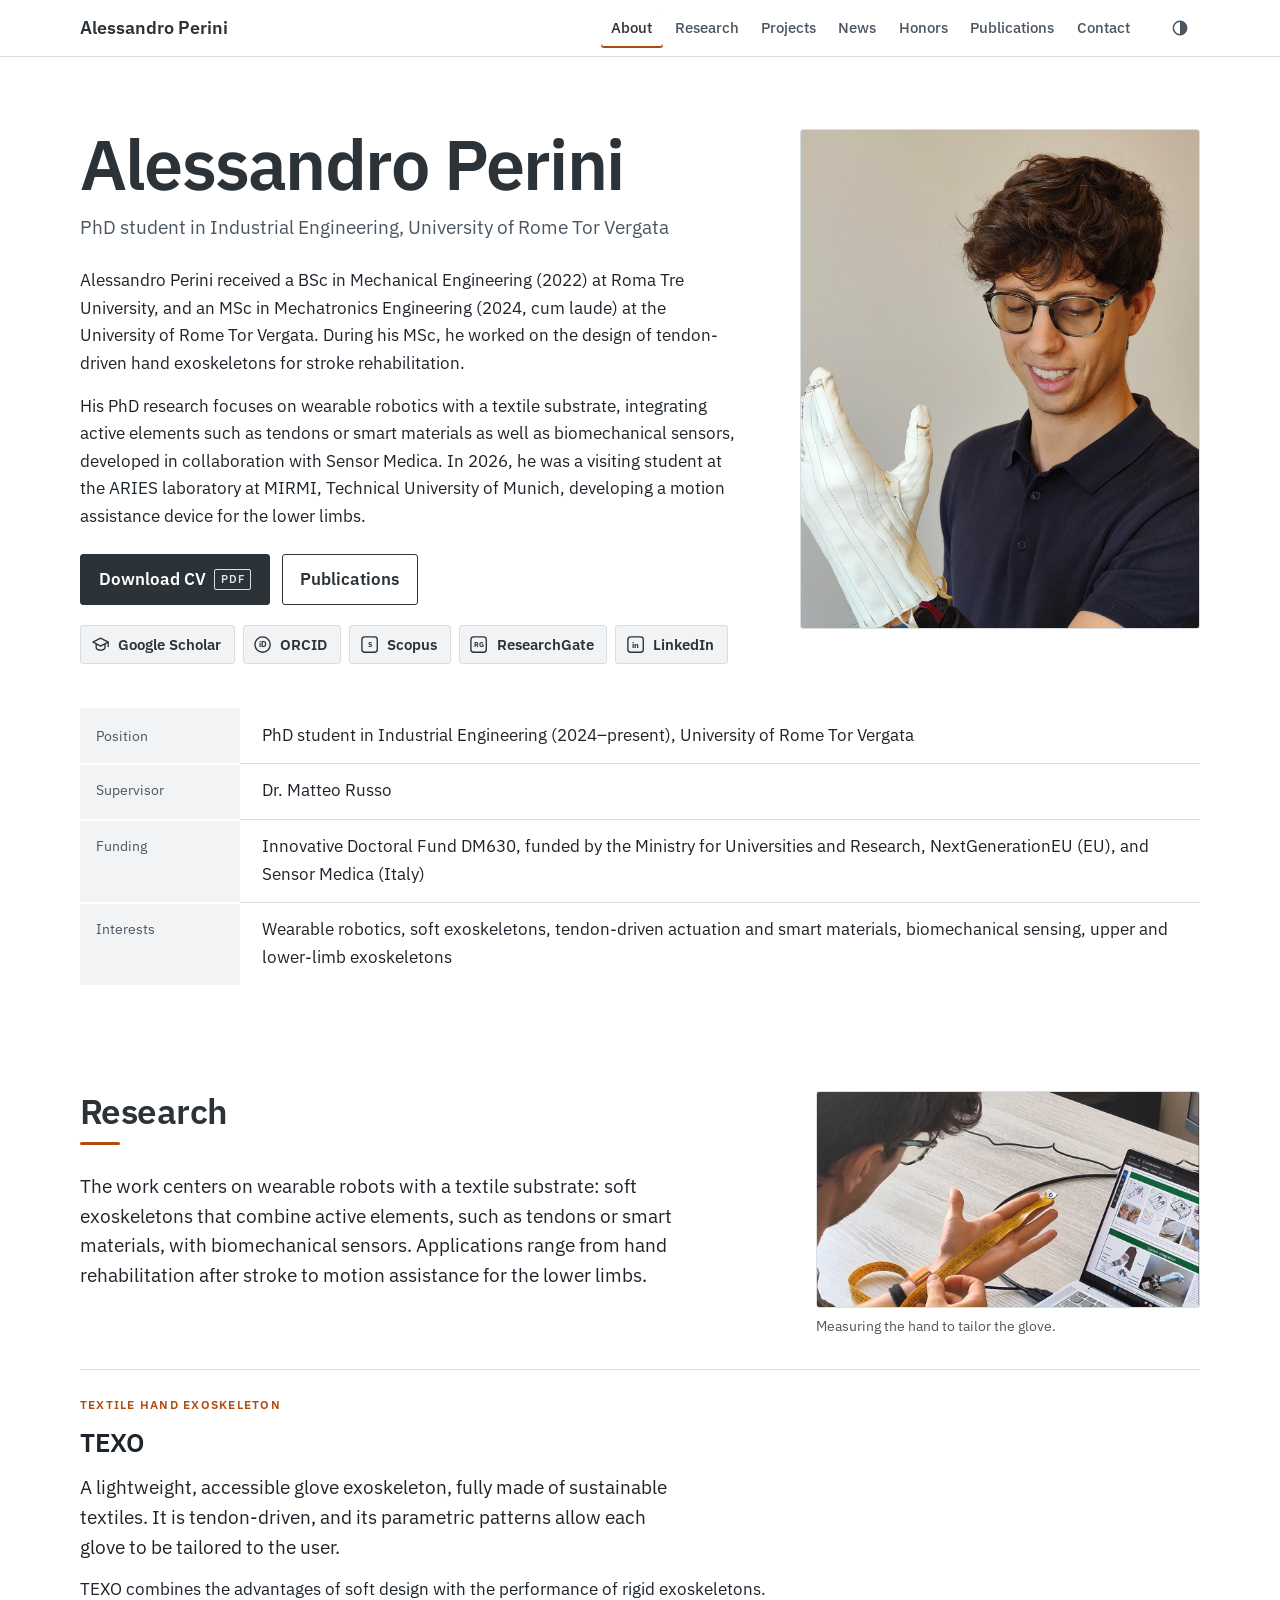
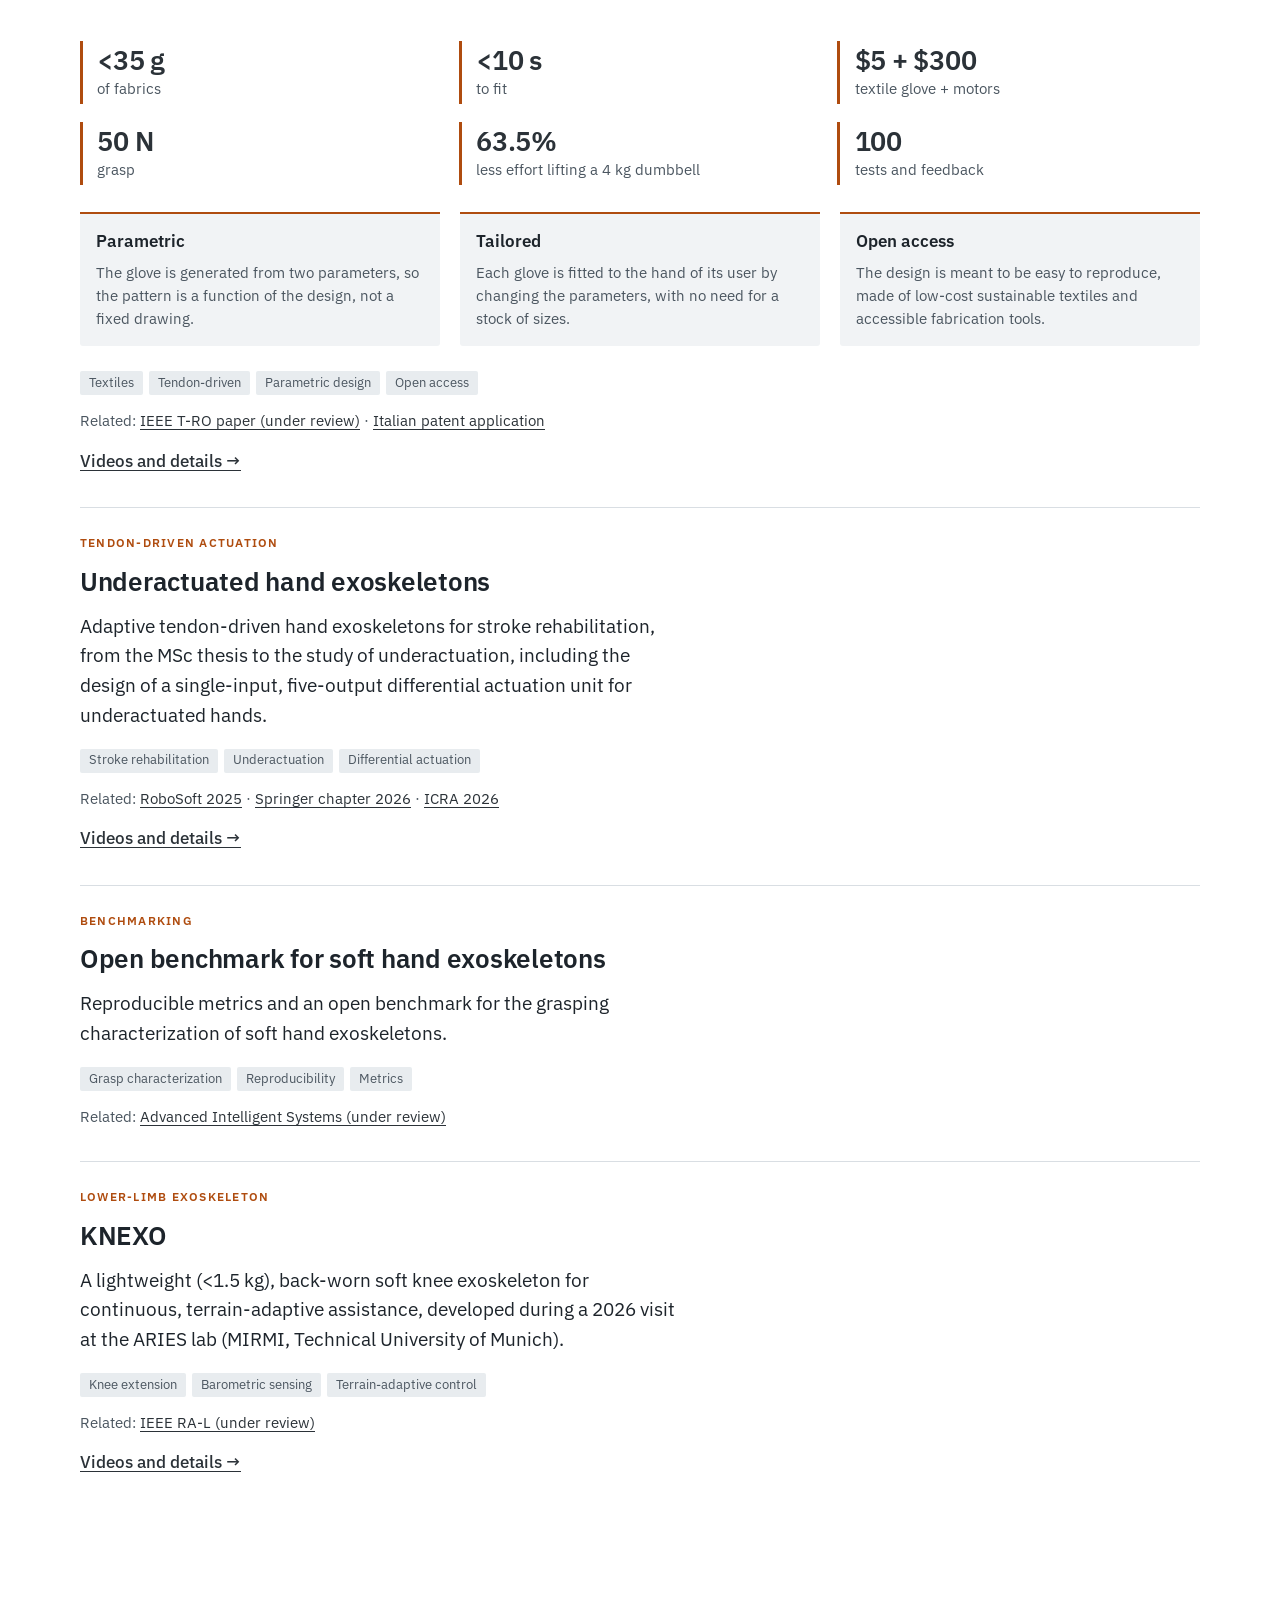
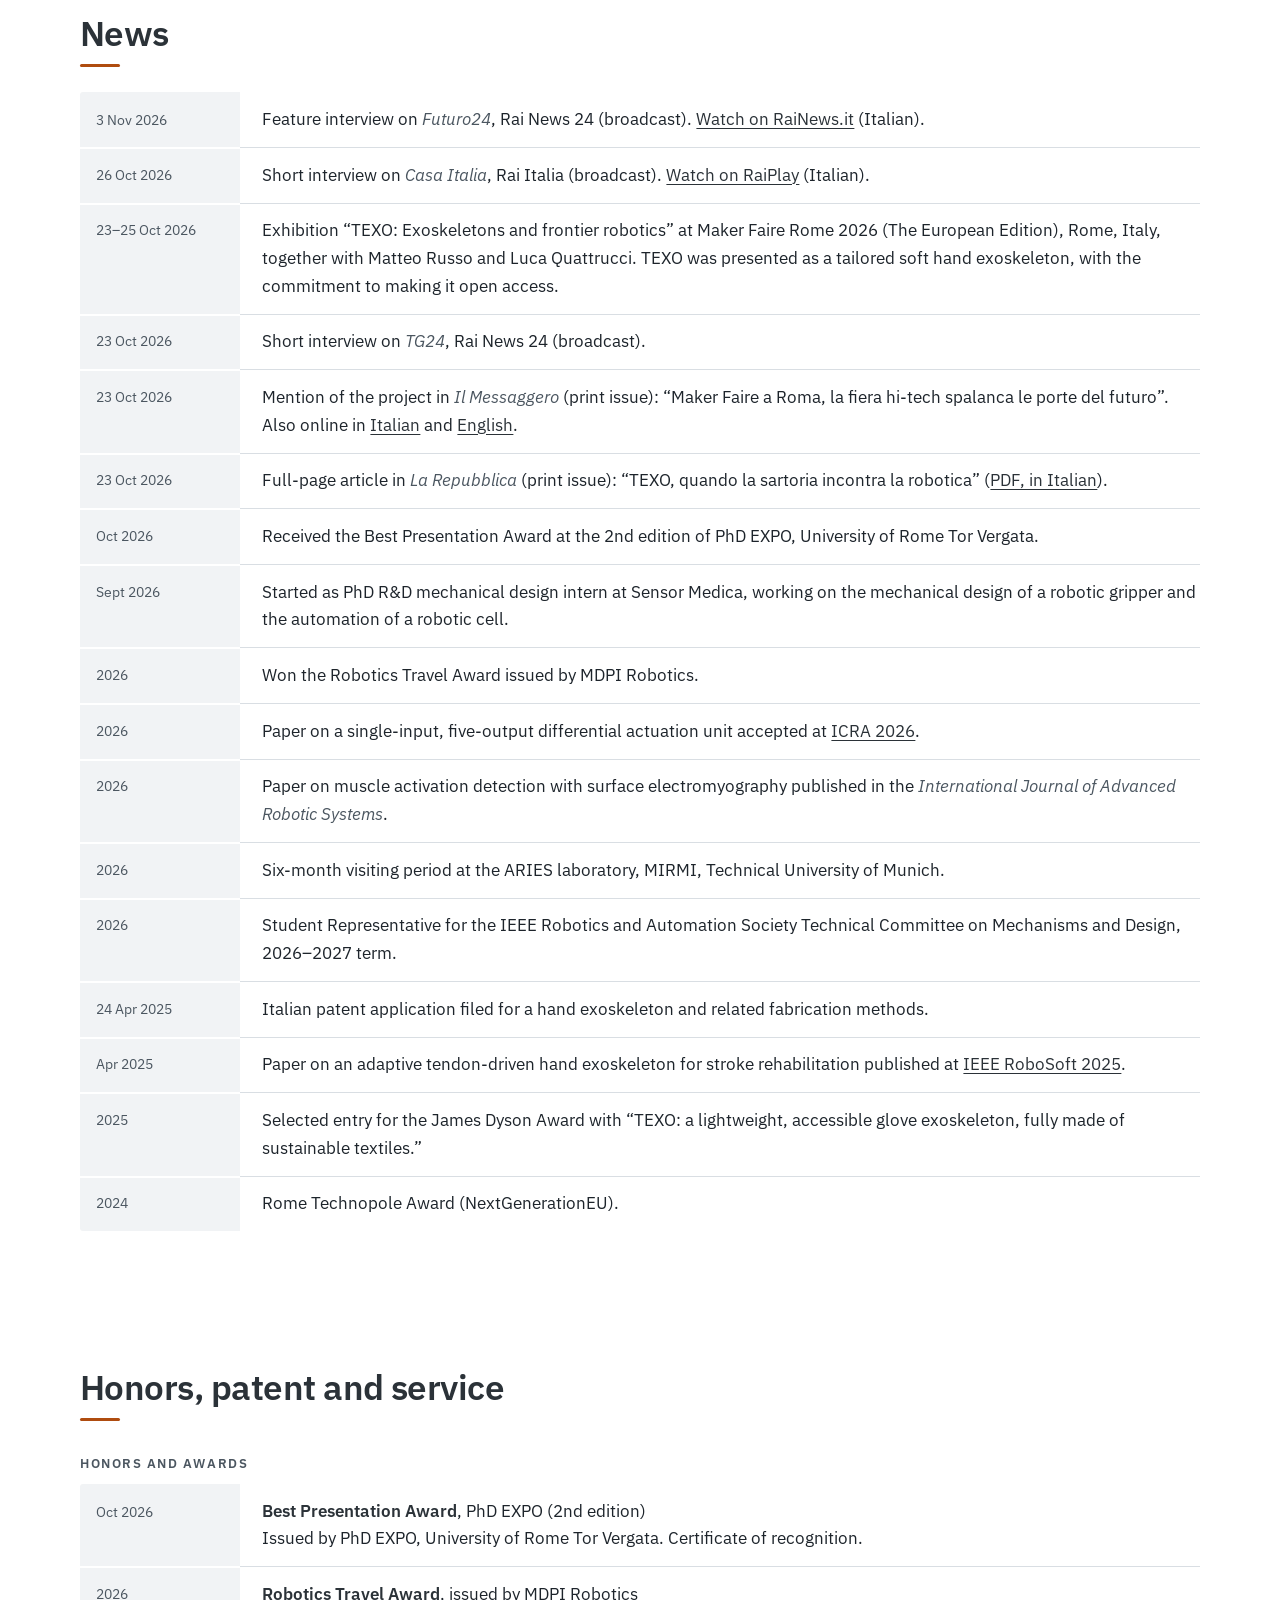
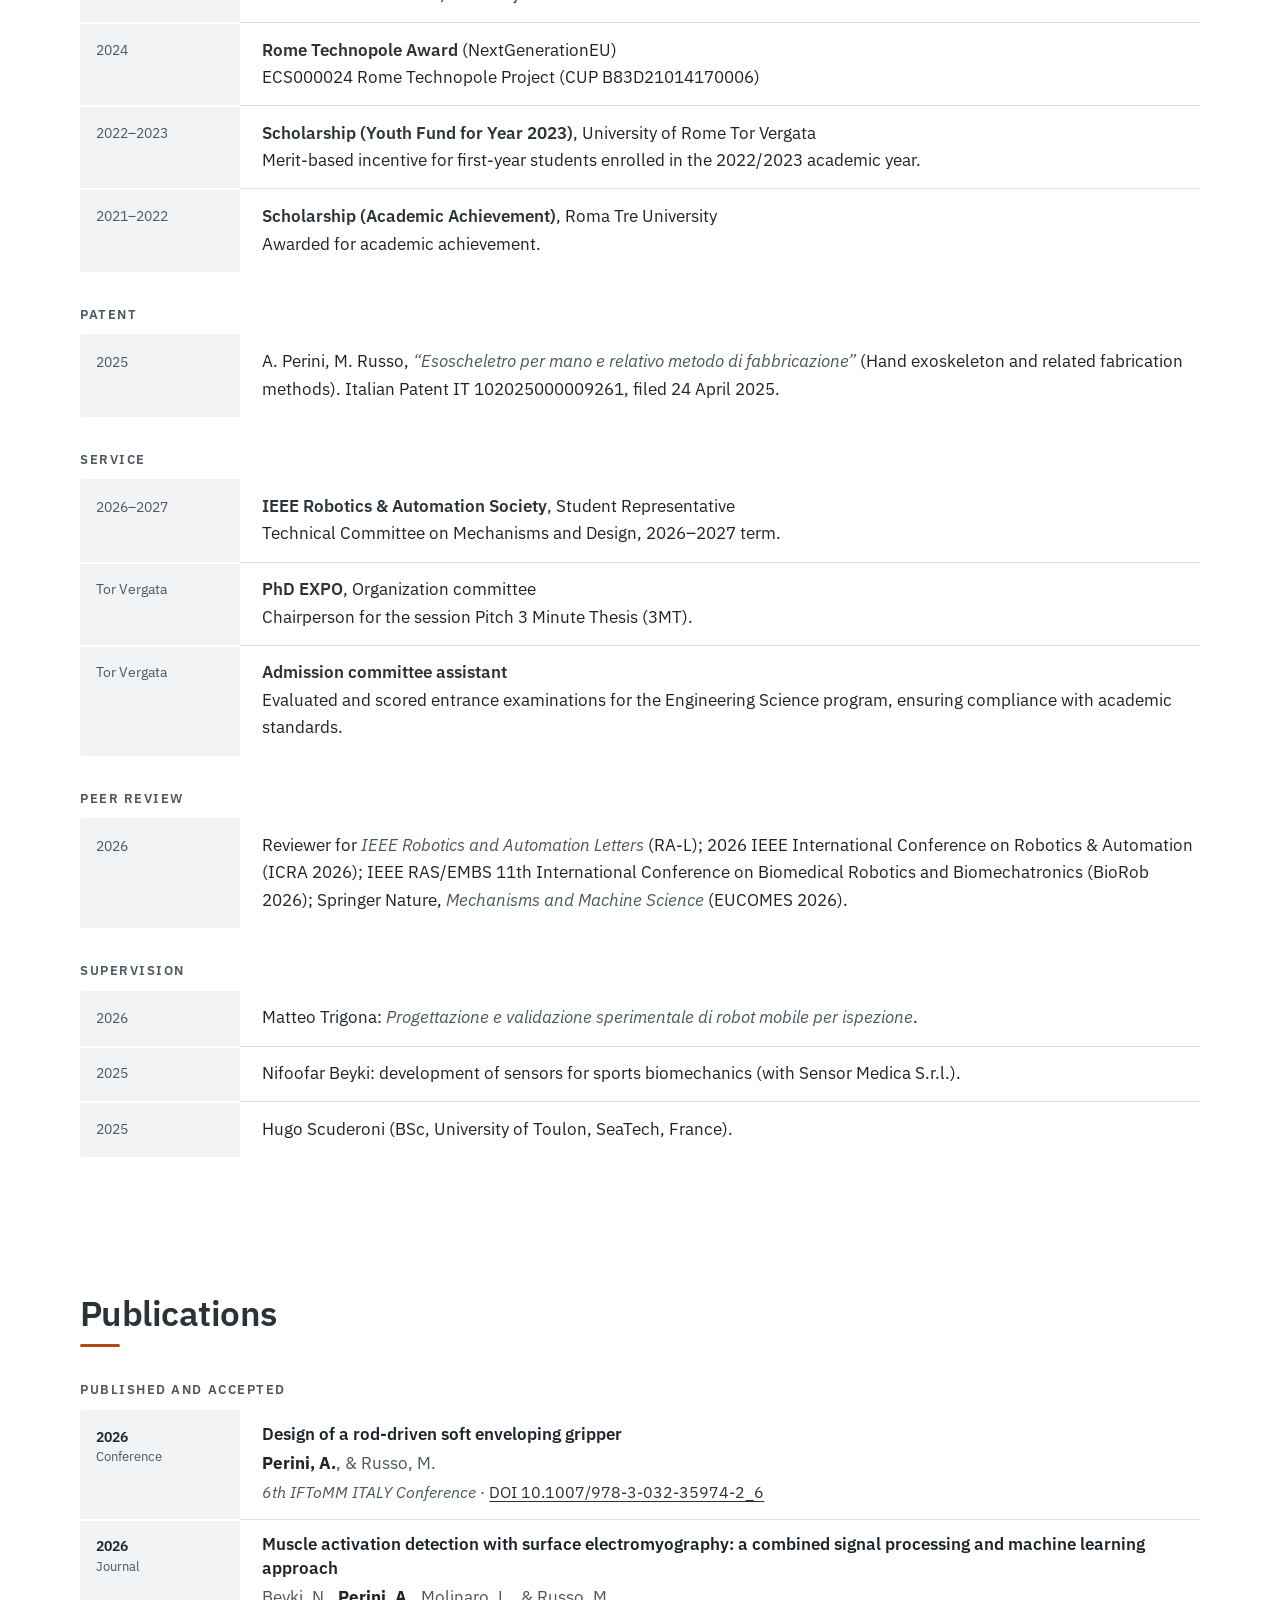
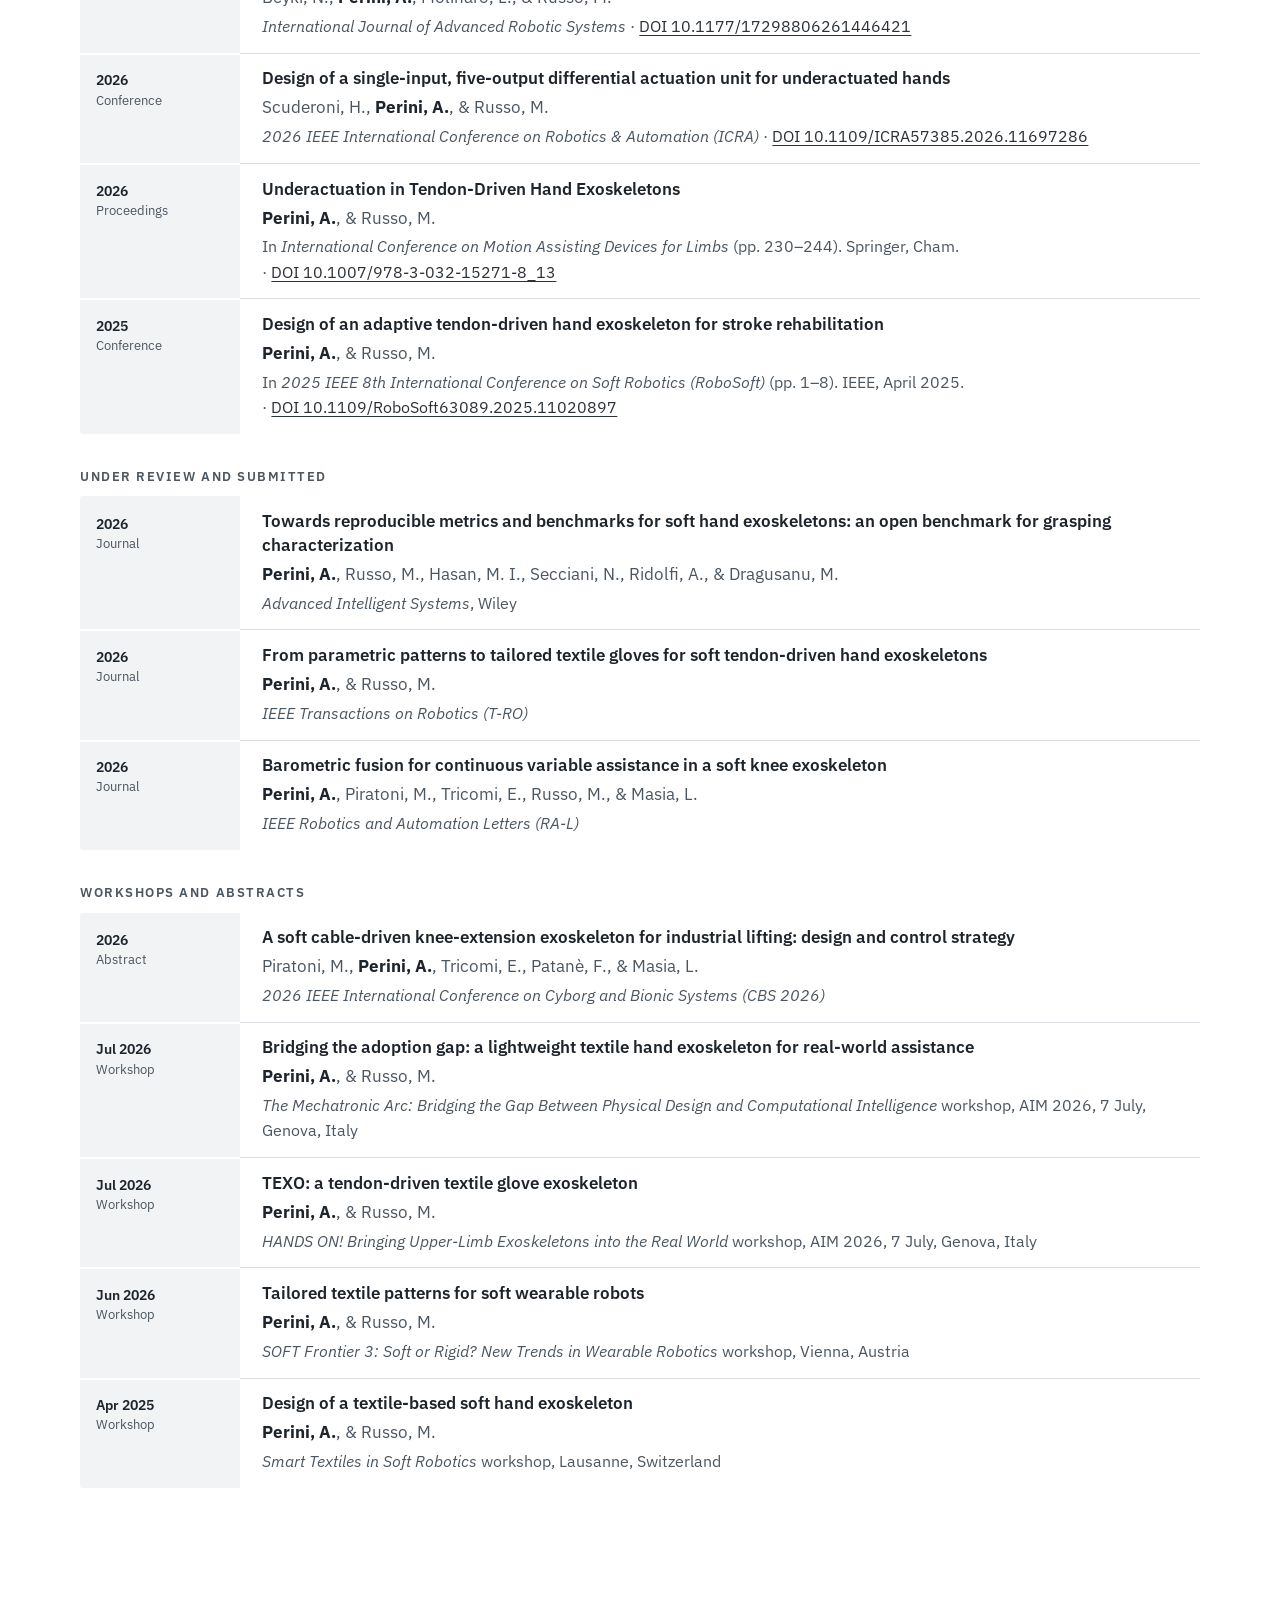
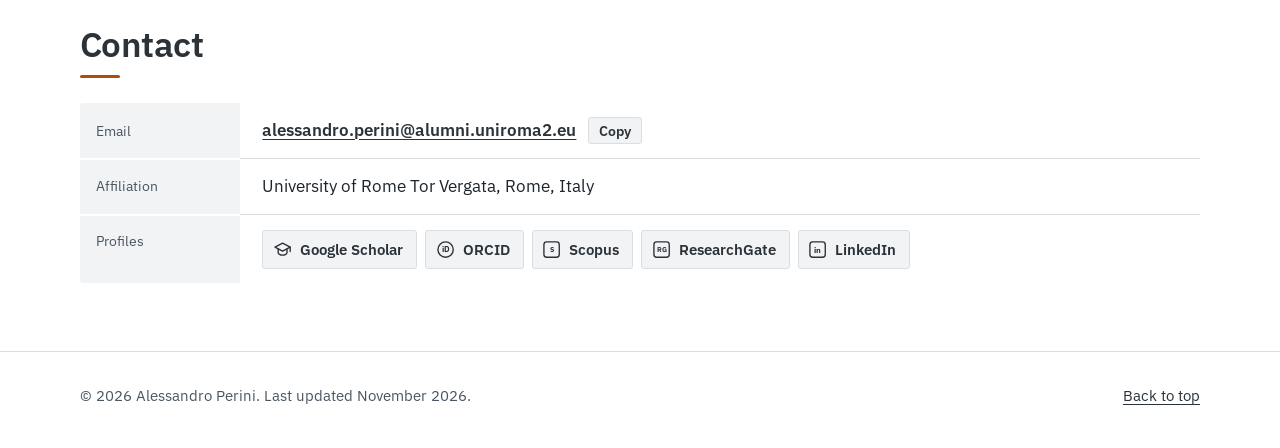
==== commit 191debf4: "News: add James Dyson Award selected entry (2025) Co-Authored-By: Claude Sonnet 5.5 <noreply@anthrop" ====
--- a/index.html
+++ b/index.html
@@ -177,6 +177,7 @@
       <div class="row"><div class="row-k">2026</div><div class="row-v">Student Representative for the IEEE Robotics and Automation Society Technical Committee on Mechanisms and Design, 2026–2027 term.</div></div>
       <div class="row"><div class="row-k"><time datetime="2025-04-24">24 Apr 2025</time></div><div class="row-v">Italian patent application filed for a hand exoskeleton and related fabrication methods.</div></div>
       <div class="row"><div class="row-k">Apr 2025</div><div class="row-v">Paper on an adaptive tendon-driven hand exoskeleton for stroke rehabilitation published at <a href="#pub-robosoft25">IEEE RoboSoft 2025</a>.</div></div>
+      <div class="row"><div class="row-k">2025</div><div class="row-v">Selected entry for the James Dyson Award with “TEXO: a lightweight, accessible glove exoskeleton, fully made of sustainable textiles.”</div></div>
       <div class="row"><div class="row-k">2024</div><div class="row-v">Rome Technopole Award (NextGenerationEU).</div></div>
     </div>
   </div>
